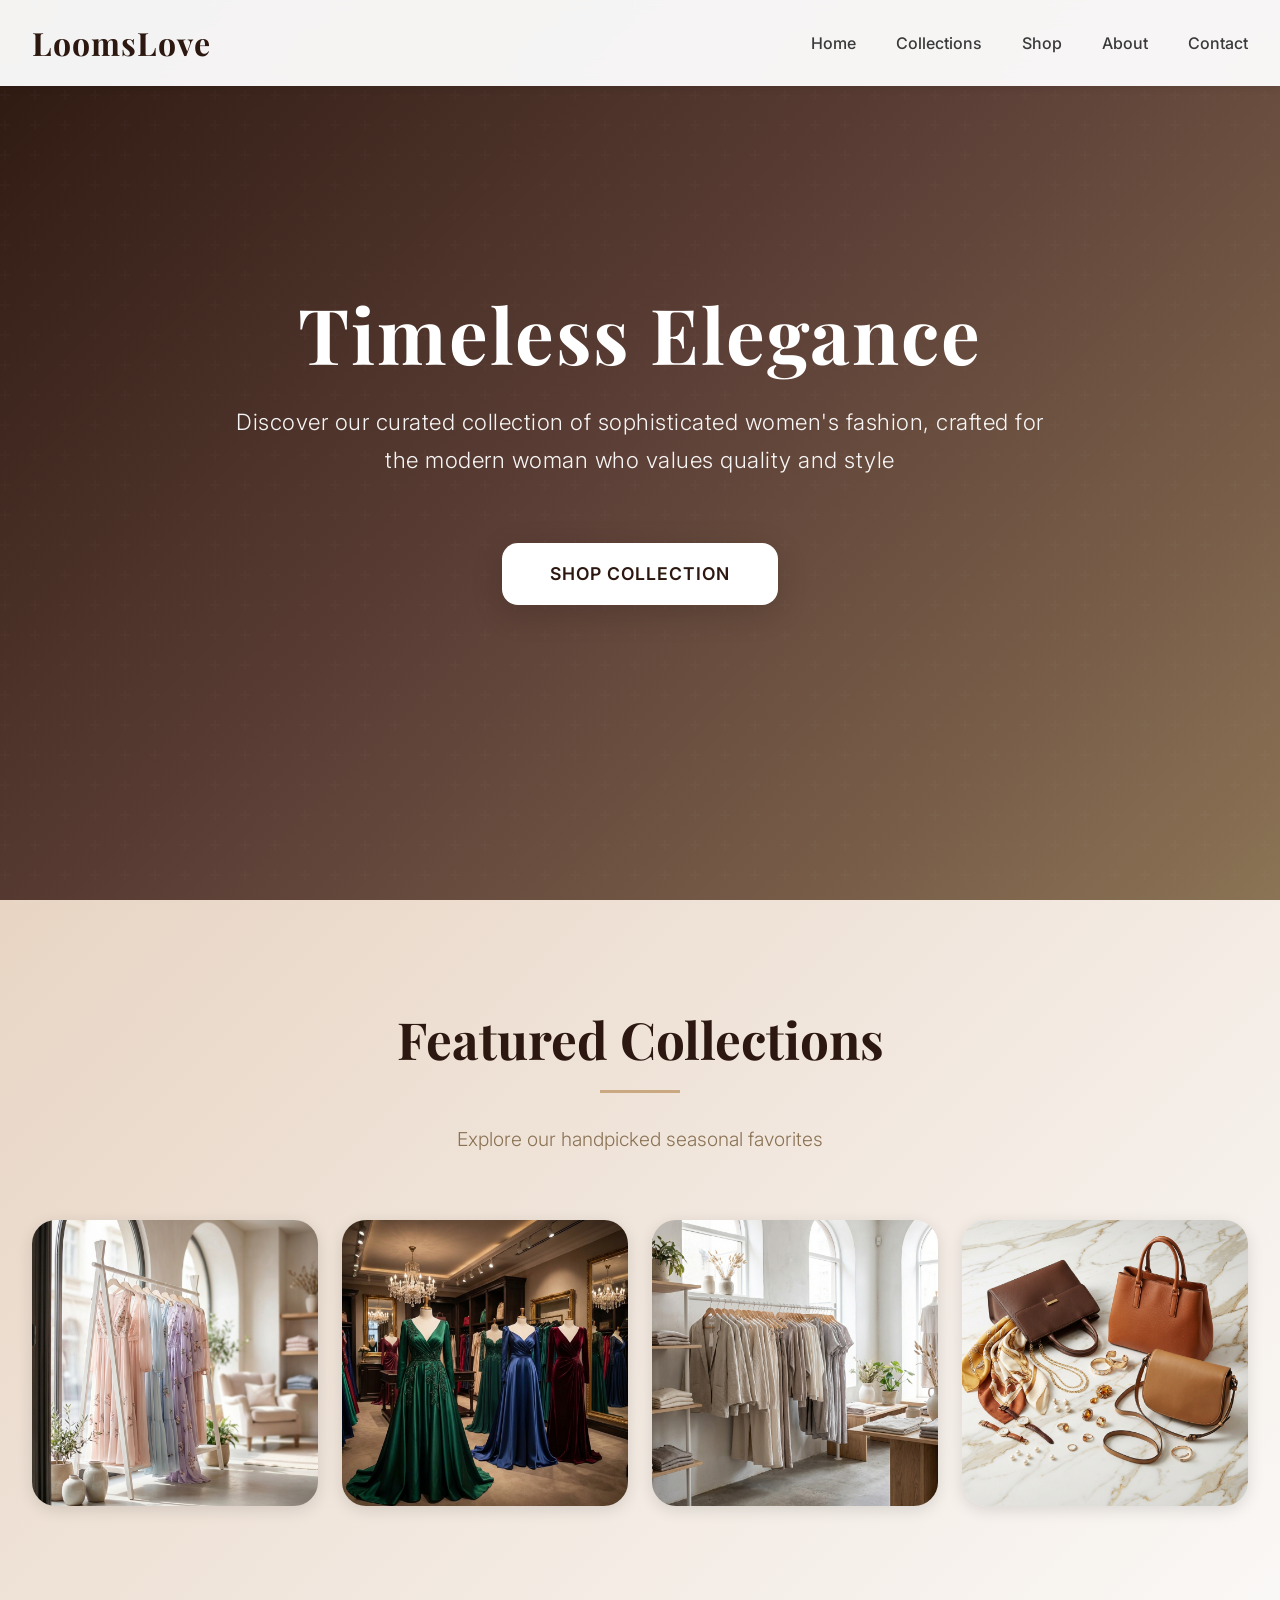
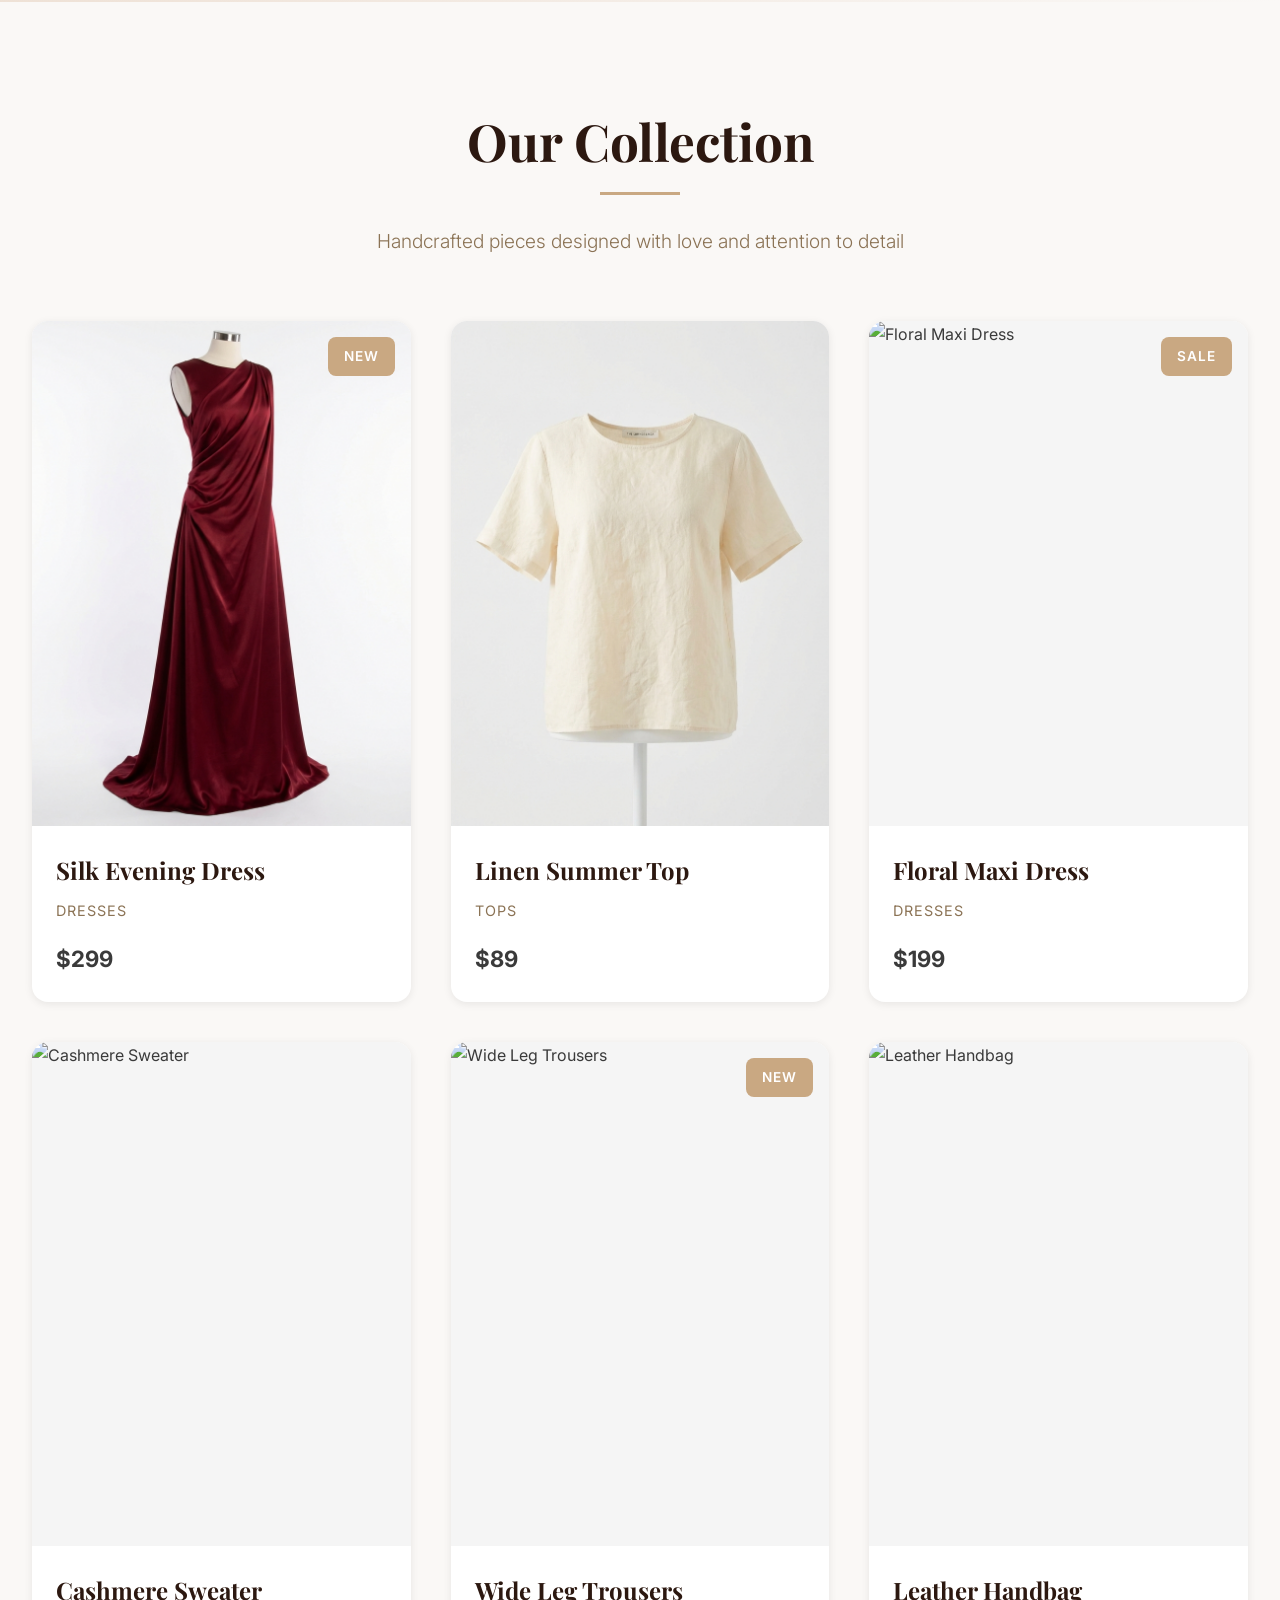
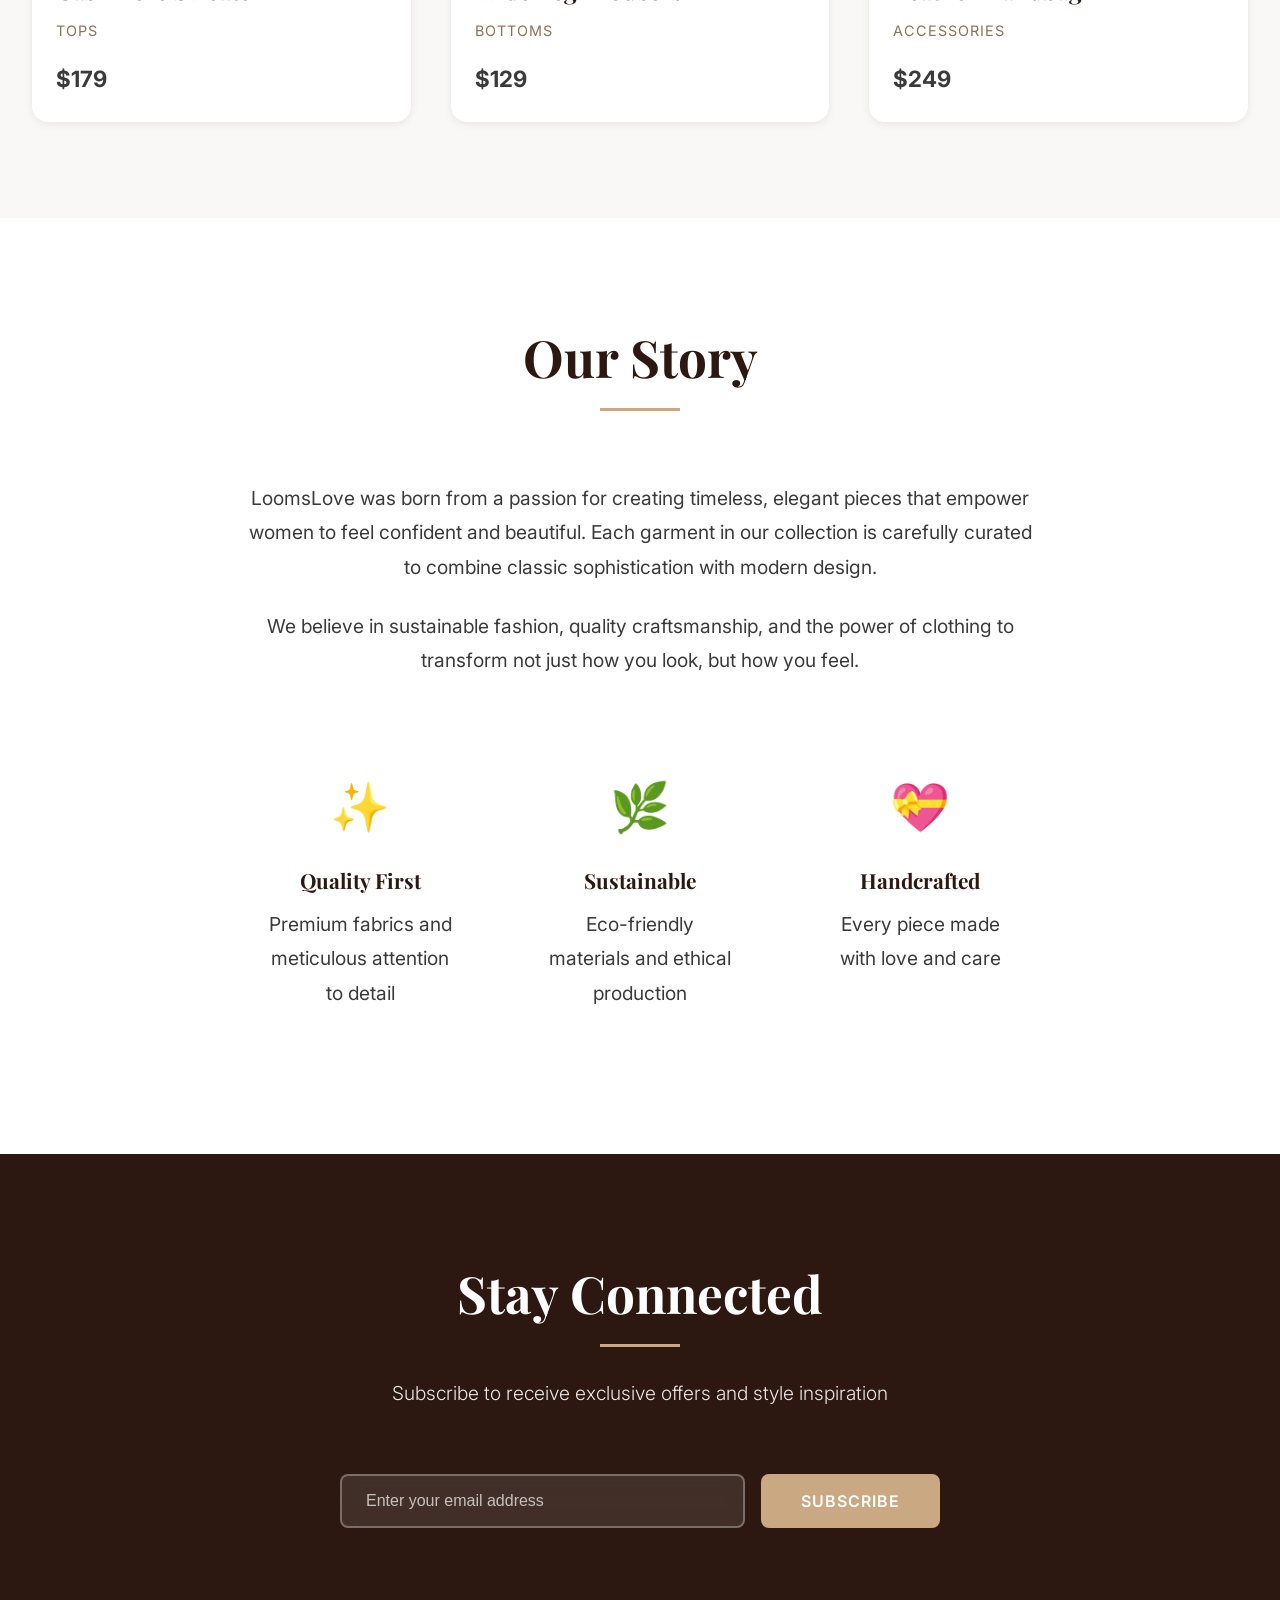
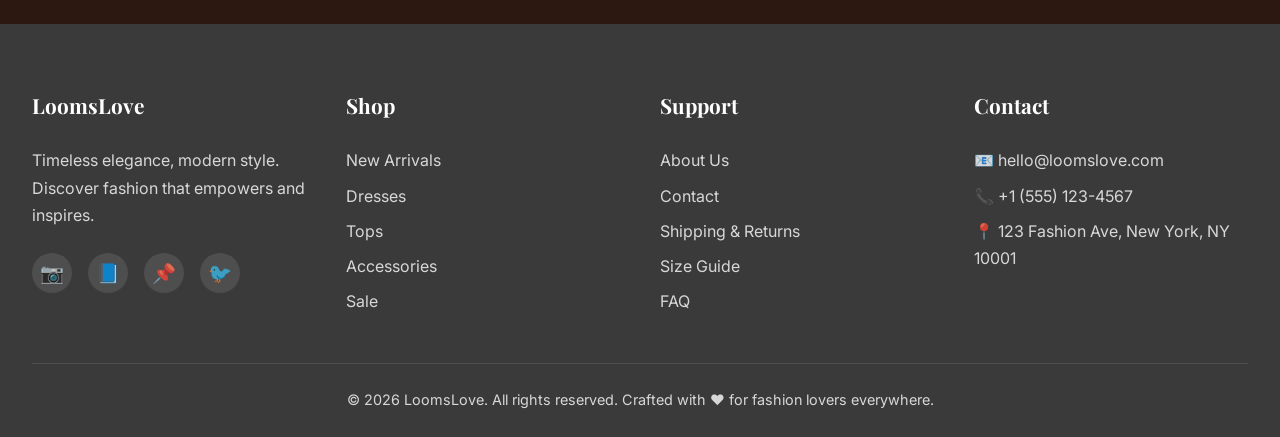
==== index.html @ 729c9033 "Initial commit: LoomsLove clothing website with modern design" ====
<!DOCTYPE html>
<html lang="en">
<head>
    <meta charset="UTF-8">
    <meta name="viewport" content="width=device-width, initial-scale=1.0">
    <meta name="description" content="LoomsLove - Discover timeless elegance in our curated collection of beautiful dresses, tops, and accessories. Premium women's fashion boutique offering sophisticated clothing for the modern woman.">
    <meta name="keywords" content="women's fashion, clothing boutique, dresses, tops, accessories, elegant fashion, premium clothing">
    <meta name="author" content="LoomsLove">
    
    <!-- Open Graph Meta Tags -->
    <meta property="og:title" content="LoomsLove - Elegant Women's Fashion | Dresses, Tops & Accessories">
    <meta property="og:description" content="Discover timeless elegance at LoomsLove. Shop our curated collection of beautiful dresses, tops, and accessories.">
    <meta property="og:type" content="website">
    <meta property="og:url" content="https://loomslove.com">
    
    <title>LoomsLove - Elegant Women's Fashion | Dresses, Tops & Accessories</title>
    
    <!-- Favicon -->
    <link rel="icon" type="image/svg+xml" href="data:image/svg+xml,<svg xmlns='http://www.w3.org/2000/svg' viewBox='0 0 100 100'><text y='.9em' font-size='90'>👗</text></svg>">
    
    <!-- Stylesheet -->
    <link rel="stylesheet" href="css/styles.css">
</head>
<body>
    <!-- Header & Navigation -->
    <header class="header" id="header">
        <nav class="nav-container">
            <a href="#" class="logo">LoomsLove</a>
            
            <ul class="nav-links" id="navLinks">
                <li><a href="#home">Home</a></li>
                <li><a href="#collections">Collections</a></li>
                <li><a href="#products">Shop</a></li>
                <li><a href="#about">About</a></li>
                <li><a href="#newsletter">Contact</a></li>
            </ul>
            
            <button class="mobile-toggle" id="mobileToggle" aria-label="Toggle navigation">
                <span></span>
                <span></span>
                <span></span>
            </button>
        </nav>
    </header>

    <!-- Hero Section -->
    <section class="hero" id="home">
        <div class="hero-content">
            <h1>Timeless Elegance</h1>
            <p>Discover our curated collection of sophisticated women's fashion, crafted for the modern woman who values quality and style</p>
            <a href="#products" class="cta-button">Shop Collection</a>
        </div>
    </section>

    <!-- Featured Collections -->
    <section class="featured-collection">
        <div class="section-header">
            <h2 class="section-title">Featured Collections</h2>
            <p class="section-subtitle">Explore our handpicked seasonal favorites</p>
        </div>
        <div class="featured-grid fade-in" id="collections">
            <div class="featured-item">
                <img src="images/collection-1.jpg" alt="Spring Collection">
                <div class="featured-overlay">
                    <h3 class="featured-title">Spring Florals</h3>
                </div>
            </div>
            <div class="featured-item">
                <img src="images/collection-2.jpg" alt="Evening Collection">
                <div class="featured-overlay">
                    <h3 class="featured-title">Evening Elegance</h3>
                </div>
            </div>
            <div class="featured-item">
                <img src="images/collection-3.jpg" alt="Casual Collection">
                <div class="featured-overlay">
                    <h3 class="featured-title">Casual Chic</h3>
                </div>
            </div>
            <div class="featured-item">
                <img src="images/collection-4.jpg" alt="Accessories Collection">
                <div class="featured-overlay">
                    <h3 class="featured-title">Accessories</h3>
                </div>
            </div>
        </div>
    </section>

    <!-- Products Section -->
    <section class="section" id="products">
        <div class="section-header">
            <h2 class="section-title">Our Collection</h2>
            <p class="section-subtitle">Handcrafted pieces designed with love and attention to detail</p>
        </div>
        
        <div class="products-grid fade-in">
            <div class="product-card">
                <div class="product-image-wrapper">
                    <img src="images/product-1.jpg" alt="Silk Evening Dress" class="product-image">
                    <span class="product-badge">New</span>
                </div>
                <div class="product-info">
                    <h3 class="product-name">Silk Evening Dress</h3>
                    <p class="product-category">Dresses</p>
                    <p class="product-price">$299</p>
                </div>
            </div>
            
            <div class="product-card">
                <div class="product-image-wrapper">
                    <img src="images/product-2.jpg" alt="Linen Summer Top" class="product-image">
                </div>
                <div class="product-info">
                    <h3 class="product-name">Linen Summer Top</h3>
                    <p class="product-category">Tops</p>
                    <p class="product-price">$89</p>
                </div>
            </div>
            
            <div class="product-card">
                <div class="product-image-wrapper">
                    <img src="images/product-3.jpg" alt="Floral Maxi Dress" class="product-image">
                    <span class="product-badge">Sale</span>
                </div>
                <div class="product-info">
                    <h3 class="product-name">Floral Maxi Dress</h3>
                    <p class="product-category">Dresses</p>
                    <p class="product-price">$199</p>
                </div>
            </div>
            
            <div class="product-card">
                <div class="product-image-wrapper">
                    <img src="images/product-4.jpg" alt="Cashmere Sweater" class="product-image">
                </div>
                <div class="product-info">
                    <h3 class="product-name">Cashmere Sweater</h3>
                    <p class="product-category">Tops</p>
                    <p class="product-price">$179</p>
                </div>
            </div>
            
            <div class="product-card">
                <div class="product-image-wrapper">
                    <img src="images/product-5.jpg" alt="Wide Leg Trousers" class="product-image">
                    <span class="product-badge">New</span>
                </div>
                <div class="product-info">
                    <h3 class="product-name">Wide Leg Trousers</h3>
                    <p class="product-category">Bottoms</p>
                    <p class="product-price">$129</p>
                </div>
            </div>
            
            <div class="product-card">
                <div class="product-image-wrapper">
                    <img src="images/product-6.jpg" alt="Leather Handbag" class="product-image">
                </div>
                <div class="product-info">
                    <h3 class="product-name">Leather Handbag</h3>
                    <p class="product-category">Accessories</p>
                    <p class="product-price">$249</p>
                </div>
            </div>
        </div>
    </section>

    <!-- About Section -->
    <section class="about-section" id="about">
        <div class="section-header">
            <h2 class="section-title">Our Story</h2>
        </div>
        <div class="about-content fade-in">
            <p>LoomsLove was born from a passion for creating timeless, elegant pieces that empower women to feel confident and beautiful. Each garment in our collection is carefully curated to combine classic sophistication with modern design.</p>
            <p>We believe in sustainable fashion, quality craftsmanship, and the power of clothing to transform not just how you look, but how you feel.</p>
            
            <div class="about-values">
                <div class="value-card">
                    <div class="value-icon">✨</div>
                    <h3 class="value-title">Quality First</h3>
                    <p class="value-description">Premium fabrics and meticulous attention to detail</p>
                </div>
                <div class="value-card">
                    <div class="value-icon">🌿</div>
                    <h3 class="value-title">Sustainable</h3>
                    <p class="value-description">Eco-friendly materials and ethical production</p>
                </div>
                <div class="value-card">
                    <div class="value-icon">💝</div>
                    <h3 class="value-title">Handcrafted</h3>
                    <p class="value-description">Every piece made with love and care</p>
                </div>
            </div>
        </div>
    </section>

    <!-- Newsletter Section -->
    <section class="newsletter" id="newsletter">
        <h2 class="section-title" style="color: white;">Stay Connected</h2>
        <p class="section-subtitle" style="color: rgba(255, 255, 255, 0.9);">Subscribe to receive exclusive offers and style inspiration</p>
        
        <form class="newsletter-form" id="newsletterForm">
            <input 
                type="email" 
                class="newsletter-input" 
                placeholder="Enter your email address" 
                required
                aria-label="Email address"
            >
            <button type="submit" class="newsletter-button">Subscribe</button>
        </form>
    </section>

    <!-- Footer -->
    <footer class="footer">
        <div class="footer-content">
            <div class="footer-section">
                <h3>LoomsLove</h3>
                <p>Timeless elegance, modern style. Discover fashion that empowers and inspires.</p>
                <div class="social-links">
                    <a href="#" class="social-icon" aria-label="Instagram">📷</a>
                    <a href="#" class="social-icon" aria-label="Facebook">📘</a>
                    <a href="#" class="social-icon" aria-label="Pinterest">📌</a>
                    <a href="#" class="social-icon" aria-label="Twitter">🐦</a>
                </div>
            </div>
            
            <div class="footer-section">
                <h3>Shop</h3>
                <ul class="footer-links">
                    <li><a href="#products">New Arrivals</a></li>
                    <li><a href="#products">Dresses</a></li>
                    <li><a href="#products">Tops</a></li>
                    <li><a href="#products">Accessories</a></li>
                    <li><a href="#products">Sale</a></li>
                </ul>
            </div>
            
            <div class="footer-section">
                <h3>Support</h3>
                <ul class="footer-links">
                    <li><a href="#about">About Us</a></li>
                    <li><a href="#newsletter">Contact</a></li>
                    <li><a href="#">Shipping & Returns</a></li>
                    <li><a href="#">Size Guide</a></li>
                    <li><a href="#">FAQ</a></li>
                </ul>
            </div>
            
            <div class="footer-section">
                <h3>Contact</h3>
                <ul class="footer-links">
                    <li>📧 hello@loomslove.com</li>
                    <li>📞 +1 (555) 123-4567</li>
                    <li>📍 123 Fashion Ave, New York, NY 10001</li>
                </ul>
            </div>
        </div>
        
        <div class="footer-bottom">
            <p>&copy; 2026 LoomsLove. All rights reserved. Crafted with ❤️ for fashion lovers everywhere.</p>
        </div>
    </footer>

    <!-- JavaScript -->
    <script src="js/main.js"></script>
</body>
</html>
---- css/styles.css ----
/* ============================================
   LOOMSLOVE - Premium Clothing Boutique
   Modern Design System & Styles
   ============================================ */

/* Import Premium Fonts */
@import url('https://fonts.googleapis.com/css2?family=Playfair+Display:wght@400;500;600;700&family=Inter:wght@300;400;500;600;700&display=swap');

/* ============================================
   DESIGN TOKENS & CSS VARIABLES
   ============================================ */
:root {
  /* Color Palette - Elegant & Sophisticated */
  --color-primary: #2C1810;
  --color-secondary: #8B7355;
  --color-accent: #C9A882;
  --color-accent-light: #E8D5C4;
  --color-white: #FFFFFF;
  --color-off-white: #FAF8F6;
  --color-charcoal: #3A3A3A;
  --color-gray-light: #F5F5F5;
  --color-gray-medium: #D1D1D1;
  
  /* Gradients */
  --gradient-hero: linear-gradient(135deg, rgba(44, 24, 16, 0.95) 0%, rgba(139, 115, 85, 0.85) 100%);
  --gradient-overlay: linear-gradient(180deg, transparent 0%, rgba(0, 0, 0, 0.4) 100%);
  --gradient-shimmer: linear-gradient(90deg, transparent, rgba(255, 255, 255, 0.2), transparent);
  
  /* Typography */
  --font-heading: 'Playfair Display', serif;
  --font-body: 'Inter', sans-serif;
  
  /* Spacing Scale */
  --space-xs: 0.5rem;
  --space-sm: 1rem;
  --space-md: 1.5rem;
  --space-lg: 2.5rem;
  --space-xl: 4rem;
  --space-2xl: 6rem;
  
  /* Effects */
  --shadow-sm: 0 2px 8px rgba(0, 0, 0, 0.08);
  --shadow-md: 0 4px 16px rgba(0, 0, 0, 0.12);
  --shadow-lg: 0 8px 32px rgba(0, 0, 0, 0.16);
  --shadow-hover: 0 12px 48px rgba(0, 0, 0, 0.2);
  
  /* Transitions */
  --transition-fast: 200ms cubic-bezier(0.4, 0, 0.2, 1);
  --transition-base: 350ms cubic-bezier(0.4, 0, 0.2, 1);
  --transition-slow: 500ms cubic-bezier(0.4, 0, 0.2, 1);
  
  /* Border Radius */
  --radius-sm: 4px;
  --radius-md: 8px;
  --radius-lg: 16px;
  --radius-xl: 24px;
}

/* ============================================
   RESET & BASE STYLES
   ============================================ */
*, *::before, *::after {
  margin: 0;
  padding: 0;
  box-sizing: border-box;
}

html {
  scroll-behavior: smooth;
  -webkit-font-smoothing: antialiased;
  -moz-osx-font-smoothing: grayscale;
}

body {
  font-family: var(--font-body);
  font-size: 16px;
  line-height: 1.7;
  color: var(--color-charcoal);
  background-color: var(--color-off-white);
  overflow-x: hidden;
}

img {
  max-width: 100%;
  height: auto;
  display: block;
}

a {
  text-decoration: none;
  color: inherit;
  transition: all var(--transition-fast);
}

button {
  font-family: inherit;
  border: none;
  cursor: pointer;
  transition: all var(--transition-base);
}

/* ============================================
   HEADER & NAVIGATION
   ============================================ */
.header {
  position: fixed;
  top: 0;
  left: 0;
  right: 0;
  z-index: 1000;
  background: rgba(255, 255, 255, 0.95);
  backdrop-filter: blur(12px);
  box-shadow: var(--shadow-sm);
  transition: all var(--transition-base);
}

.header.scrolled {
  box-shadow: var(--shadow-md);
  background: rgba(255, 255, 255, 0.98);
}

.nav-container {
  max-width: 1400px;
  margin: 0 auto;
  padding: 1rem 2rem;
  display: flex;
  justify-content: space-between;
  align-items: center;
}

.logo {
  font-family: var(--font-heading);
  font-size: 2rem;
  font-weight: 700;
  color: var(--color-primary);
  letter-spacing: 1px;
}

.nav-links {
  display: flex;
  gap: var(--space-lg);
  list-style: none;
}

.nav-links a {
  font-weight: 500;
  color: var(--color-charcoal);
  position: relative;
}

.nav-links a::after {
  content: '';
  position: absolute;
  bottom: -4px;
  left: 0;
  width: 0;
  height: 2px;
  background: var(--color-accent);
  transition: width var(--transition-base);
}

.nav-links a:hover::after {
  width: 100%;
}

.mobile-toggle {
  display: none;
  flex-direction: column;
  gap: 5px;
  background: transparent;
  padding: 0.5rem;
}

.mobile-toggle span {
  width: 25px;
  height: 2px;
  background: var(--color-primary);
  transition: all var(--transition-fast);
}

/* ============================================
   HERO SECTION
   ============================================ */
.hero {
  position: relative;
  height: 100vh;
  min-height: 600px;
  display: flex;
  align-items: center;
  justify-content: center;
  overflow: hidden;
  background: linear-gradient(135deg, #2C1810 0%, #5D4037 50%, #8B7355 100%);
}

.hero::before {
  content: '';
  position: absolute;
  inset: 0;
  background-image: url("data:image/svg+xml,%3Csvg width='60' height='60' viewBox='0 0 60 60' xmlns='http://www.w3.org/2000/svg'%3E%3Cg fill='none' fill-rule='evenodd'%3E%3Cg fill='%23ffffff' fill-opacity='0.03'%3E%3Cpath d='M36 34v-4h-2v4h-4v2h4v4h2v-4h4v-2h-4zm0-30V0h-2v4h-4v2h4v4h2V6h4V4h-4zM6 34v-4H4v4H0v2h4v4h2v-4h4v-2H6zM6 4V0H4v4H0v2h4v4h2V6h4V4H6z'/%3E%3C/g%3E%3C/g%3E%3C/svg%3E");
  animation: patternMove 30s linear infinite;
  opacity: 0.5;
}

@keyframes patternMove {
  0% { transform: translate(0, 0); }
  100% { transform: translate(60px, 60px); }
}

.hero-content {
  position: relative;
  z-index: 2;
  text-align: center;
  color: var(--color-white);
  max-width: 900px;
  padding: 2rem;
  animation: fadeInUp 1s ease-out;
}

@keyframes fadeInUp {
  from {
    opacity: 0;
    transform: translateY(40px);
  }
  to {
    opacity: 1;
    transform: translateY(0);
  }
}

.hero h1 {
  font-family: var(--font-heading);
  font-size: clamp(2.5rem, 6vw, 5rem);
  font-weight: 700;
  line-height: 1.2;
  margin-bottom: var(--space-md);
  letter-spacing: 2px;
}

.hero p {
  font-size: clamp(1.1rem, 2vw, 1.4rem);
  margin-bottom: var(--space-xl);
  opacity: 0.95;
  font-weight: 300;
  letter-spacing: 0.5px;
}

.cta-button {
  display: inline-block;
  padding: 1rem 3rem;
  background: var(--color-white);
  color: var(--color-primary);
  font-weight: 600;
  font-size: 1.1rem;
  border-radius: var(--radius-lg);
  box-shadow: var(--shadow-lg);
  letter-spacing: 1px;
  text-transform: uppercase;
  position: relative;
  overflow: hidden;
}

.cta-button::before {
  content: '';
  position: absolute;
  top: 0;
  left: -100%;
  width: 100%;
  height: 100%;
  background: var(--gradient-shimmer);
  transition: left var(--transition-slow);
}

.cta-button:hover {
  transform: translateY(-3px);
  box-shadow: var(--shadow-hover);
}

.cta-button:hover::before {
  left: 100%;
}

/* ============================================
   SECTIONS
   ============================================ */
.section {
  padding: var(--space-2xl) 2rem;
  max-width: 1400px;
  margin: 0 auto;
}

.section-header {
  text-align: center;
  margin-bottom: var(--space-xl);
}

.section-title {
  font-family: var(--font-heading);
  font-size: clamp(2rem, 4vw, 3.5rem);
  color: var(--color-primary);
  margin-bottom: var(--space-sm);
  position: relative;
  display: inline-block;
}

.section-title::after {
  content: '';
  position: absolute;
  bottom: -10px;
  left: 50%;
  transform: translateX(-50%);
  width: 80px;
  height: 3px;
  background: var(--color-accent);
}

.section-subtitle {
  font-size: 1.2rem;
  color: var(--color-secondary);
  margin-top: var(--space-md);
  font-weight: 300;
}

/* ============================================
   PRODUCT GRID
   ============================================ */
.products-grid {
  display: grid;
  grid-template-columns: repeat(auto-fit, minmax(300px, 1fr));
  gap: var(--space-lg);
  margin-top: var(--space-xl);
}

.product-card {
  background: var(--color-white);
  border-radius: var(--radius-lg);
  overflow: hidden;
  box-shadow: var(--shadow-sm);
  transition: all var(--transition-base);
  cursor: pointer;
  position: relative;
}

.product-card:hover {
  transform: translateY(-10px);
  box-shadow: var(--shadow-hover);
}

.product-image-wrapper {
  position: relative;
  overflow: hidden;
  aspect-ratio: 3/4;
  background: var(--color-gray-light);
}

.product-image {
  width: 100%;
  height: 100%;
  object-fit: cover;
  transition: transform var(--transition-slow);
}

.product-card:hover .product-image {
  transform: scale(1.1);
}

.product-badge {
  position: absolute;
  top: 1rem;
  right: 1rem;
  background: var(--color-accent);
  color: var(--color-white);
  padding: 0.5rem 1rem;
  border-radius: var(--radius-md);
  font-size: 0.85rem;
  font-weight: 600;
  text-transform: uppercase;
  letter-spacing: 1px;
}

.product-info {
  padding: var(--space-md);
}

.product-name {
  font-family: var(--font-heading);
  font-size: 1.5rem;
  color: var(--color-primary);
  margin-bottom: var(--space-xs);
}

.product-category {
  font-size: 0.9rem;
  color: var(--color-secondary);
  margin-bottom: var(--space-sm);
  text-transform: uppercase;
  letter-spacing: 1px;
}

.product-price {
  font-size: 1.4rem;
  font-weight: 700;
  color: var(--color-charcoal);
}

/* ============================================
   FEATURED COLLECTION
   ============================================ */
.featured-collection {
  background: linear-gradient(135deg, var(--color-accent-light) 0%, var(--color-off-white) 100%);
  padding: var(--space-2xl) 2rem;
  position: relative;
  overflow: hidden;
}

.featured-grid {
  display: grid;
  grid-template-columns: repeat(auto-fit, minmax(250px, 1fr));
  gap: var(--space-md);
  max-width: 1400px;
  margin: 0 auto;
}

.featured-item {
  position: relative;
  border-radius: var(--radius-xl);
  overflow: hidden;
  aspect-ratio: 1;
  box-shadow: var(--shadow-md);
  transition: all var(--transition-base);
}

.featured-item:hover {
  transform: scale(1.05);
  box-shadow: var(--shadow-hover);
}

.featured-item img {
  width: 100%;
  height: 100%;
  object-fit: cover;
}

.featured-overlay {
  position: absolute;
  inset: 0;
  background: var(--gradient-overlay);
  display: flex;
  align-items: flex-end;
  padding: var(--space-md);
  opacity: 0;
  transition: opacity var(--transition-base);
}

.featured-item:hover .featured-overlay {
  opacity: 1;
}

.featured-title {
  font-family: var(--font-heading);
  font-size: 1.8rem;
  color: var(--color-white);
  font-weight: 600;
}

/* ============================================
   ABOUT SECTION
   ============================================ */
.about-section {
  background: var(--color-white);
  padding: var(--space-2xl) 2rem;
}

.about-content {
  max-width: 800px;
  margin: 0 auto;
  text-align: center;
}

.about-content p {
  font-size: 1.2rem;
  line-height: 1.8;
  color: var(--color-charcoal);
  margin-bottom: var(--space-md);
}

.about-values {
  display: grid;
  grid-template-columns: repeat(auto-fit, minmax(200px, 1fr));
  gap: var(--space-lg);
  margin-top: var(--space-xl);
}

.value-card {
  padding: var(--space-md);
  text-align: center;
}

.value-icon {
  font-size: 3rem;
  margin-bottom: var(--space-sm);
}

.value-title {
  font-family: var(--font-heading);
  font-size: 1.3rem;
  color: var(--color-primary);
  margin-bottom: var(--space-xs);
}

.value-description {
  color: var(--color-secondary);
  font-size: 0.95rem;
}

/* ============================================
   NEWSLETTER SECTION
   ============================================ */
.newsletter {
  background: var(--color-primary);
  color: var(--color-white);
  padding: var(--space-2xl) 2rem;
  text-align: center;
}

.newsletter-form {
  max-width: 600px;
  margin: var(--space-xl) auto 0;
  display: flex;
  gap: var(--space-sm);
  flex-wrap: wrap;
  justify-content: center;
}

.newsletter-input {
  flex: 1;
  min-width: 250px;
  padding: 1rem 1.5rem;
  border: 2px solid rgba(255, 255, 255, 0.3);
  border-radius: var(--radius-md);
  background: rgba(255, 255, 255, 0.1);
  color: var(--color-white);
  font-size: 1rem;
  backdrop-filter: blur(10px);
  transition: all var(--transition-fast);
}

.newsletter-input::placeholder {
  color: rgba(255, 255, 255, 0.7);
}

.newsletter-input:focus {
  outline: none;
  border-color: var(--color-accent);
  background: rgba(255, 255, 255, 0.15);
}

.newsletter-button {
  padding: 1rem 2.5rem;
  background: var(--color-accent);
  color: var(--color-white);
  font-weight: 600;
  border-radius: var(--radius-md);
  text-transform: uppercase;
  letter-spacing: 1px;
  font-size: 1rem;
}

.newsletter-button:hover {
  background: var(--color-accent-light);
  color: var(--color-primary);
  transform: translateY(-2px);
  box-shadow: var(--shadow-md);
}

/* ============================================
   FOOTER
   ============================================ */
.footer {
  background: var(--color-charcoal);
  color: rgba(255, 255, 255, 0.8);
  padding: var(--space-xl) 2rem var(--space-md);
}

.footer-content {
  max-width: 1400px;
  margin: 0 auto;
  display: grid;
  grid-template-columns: repeat(auto-fit, minmax(250px, 1fr));
  gap: var(--space-lg);
  margin-bottom: var(--space-lg);
}

.footer-section h3 {
  font-family: var(--font-heading);
  color: var(--color-white);
  margin-bottom: var(--space-md);
  font-size: 1.3rem;
}

.footer-links {
  list-style: none;
}

.footer-links li {
  margin-bottom: var(--space-xs);
}

.footer-links a:hover {
  color: var(--color-accent);
  padding-left: 5px;
}

.social-links {
  display: flex;
  gap: var(--space-sm);
  margin-top: var(--space-md);
}

.social-icon {
  width: 40px;
  height: 40px;
  background: rgba(255, 255, 255, 0.1);
  border-radius: 50%;
  display: flex;
  align-items: center;
  justify-content: center;
  font-size: 1.2rem;
  transition: all var(--transition-fast);
}

.social-icon:hover {
  background: var(--color-accent);
  transform: translateY(-3px);
}

.footer-bottom {
  text-align: center;
  padding-top: var(--space-md);
  border-top: 1px solid rgba(255, 255, 255, 0.1);
  font-size: 0.9rem;
}

/* ============================================
   UTILITY CLASSES
   ============================================ */
.fade-in {
  opacity: 0;
  transform: translateY(30px);
  transition: all var(--transition-slow);
}

.fade-in.visible {
  opacity: 1;
  transform: translateY(0);
}

/* ============================================
   RESPONSIVE DESIGN
   ============================================ */
@media (max-width: 768px) {
  .nav-links {
    position: fixed;
    top: 70px;
    left: 0;
    right: 0;
    background: rgba(255, 255, 255, 0.98);
    backdrop-filter: blur(12px);
    flex-direction: column;
    padding: var(--space-lg);
    box-shadow: var(--shadow-lg);
    transform: translateY(-200%);
    transition: transform var(--transition-base);
  }
  
  .nav-links.active {
    transform: translateY(0);
  }
  
  .mobile-toggle {
    display: flex;
  }
  
  .mobile-toggle.active span:nth-child(1) {
    transform: rotate(45deg) translate(7px, 7px);
  }
  
  .mobile-toggle.active span:nth-child(2) {
    opacity: 0;
  }
  
  .mobile-toggle.active span:nth-child(3) {
    transform: rotate(-45deg) translate(6px, -6px);
  }
  
  .section {
    padding: var(--space-xl) 1rem;
  }
  
  .products-grid {
    grid-template-columns: 1fr;
  }
  
  .newsletter-form {
    flex-direction: column;
  }
  
  .newsletter-input {
    width: 100%;
  }
}

@media (max-width: 480px) {
  .logo {
    font-size: 1.5rem;
  }
  
  .hero {
    min-height: 500px;
  }
  
  .section-title {
    font-size: 2rem;
  }
}
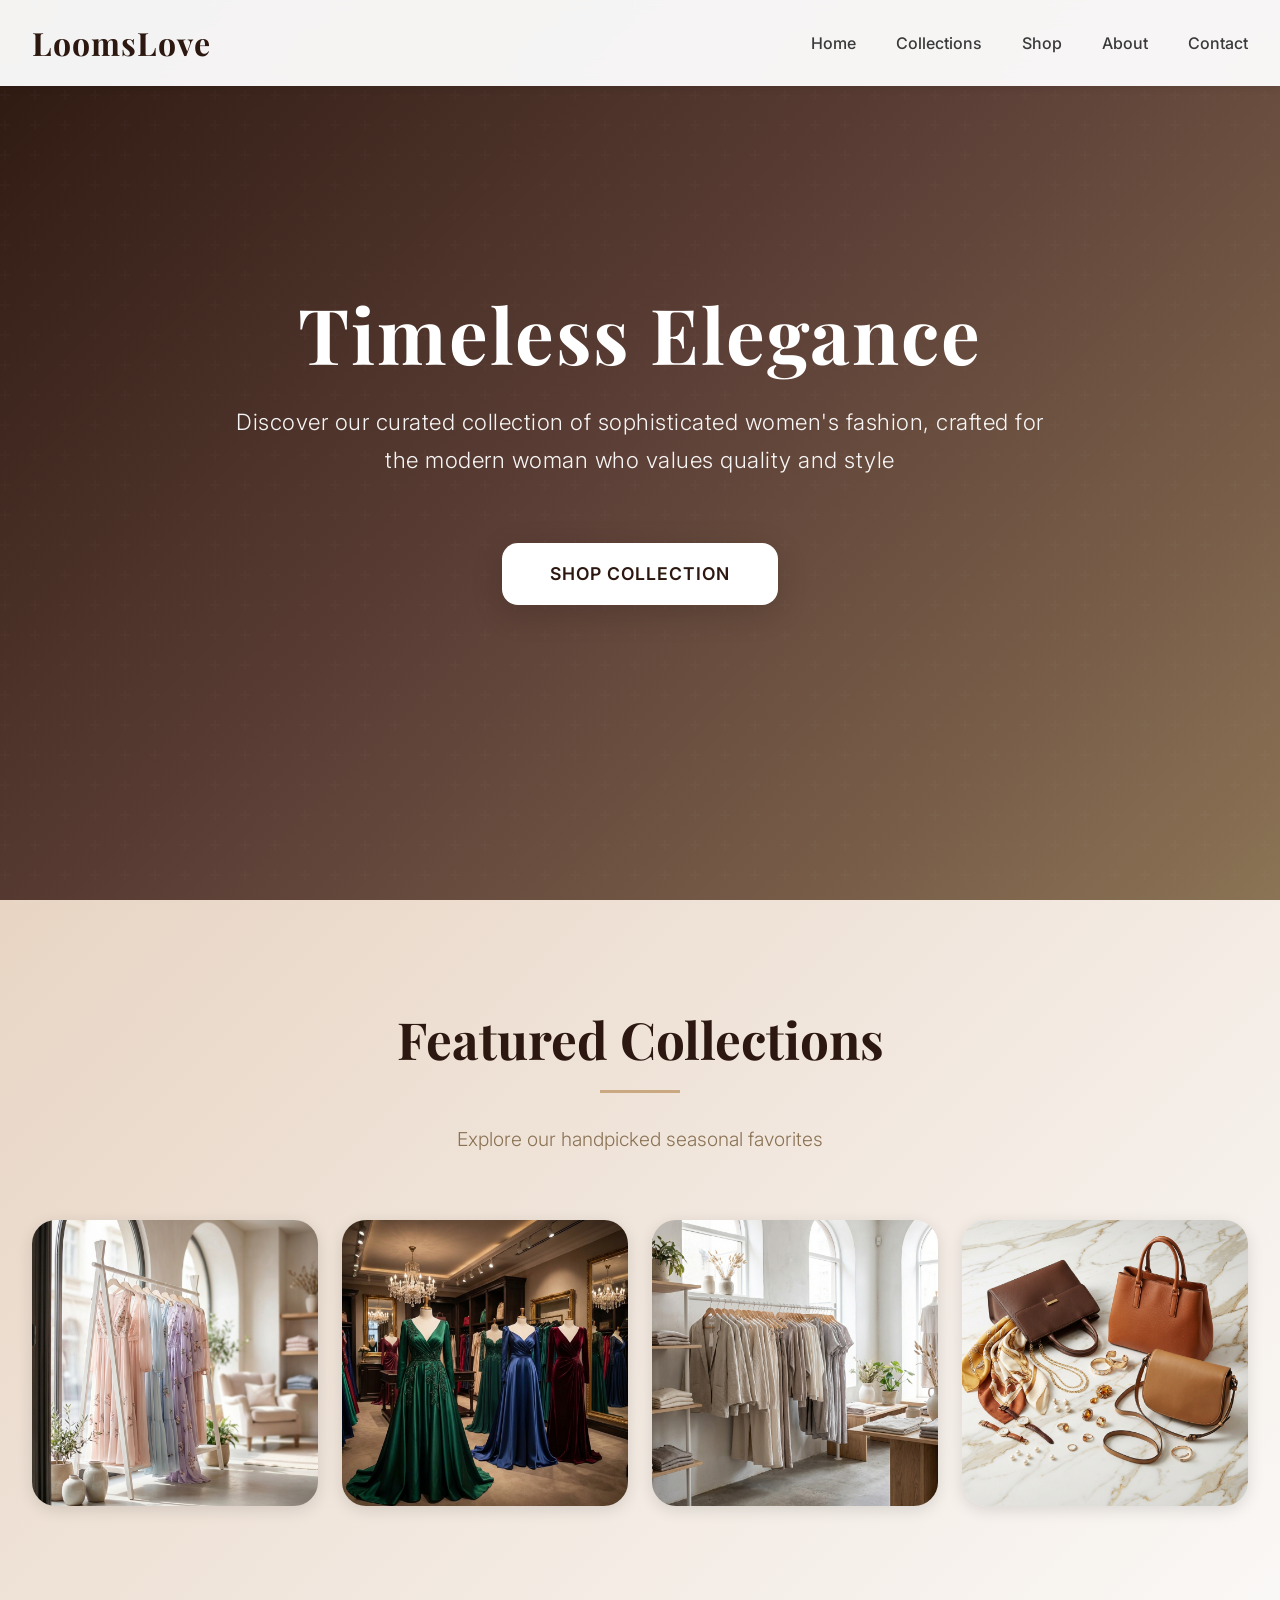
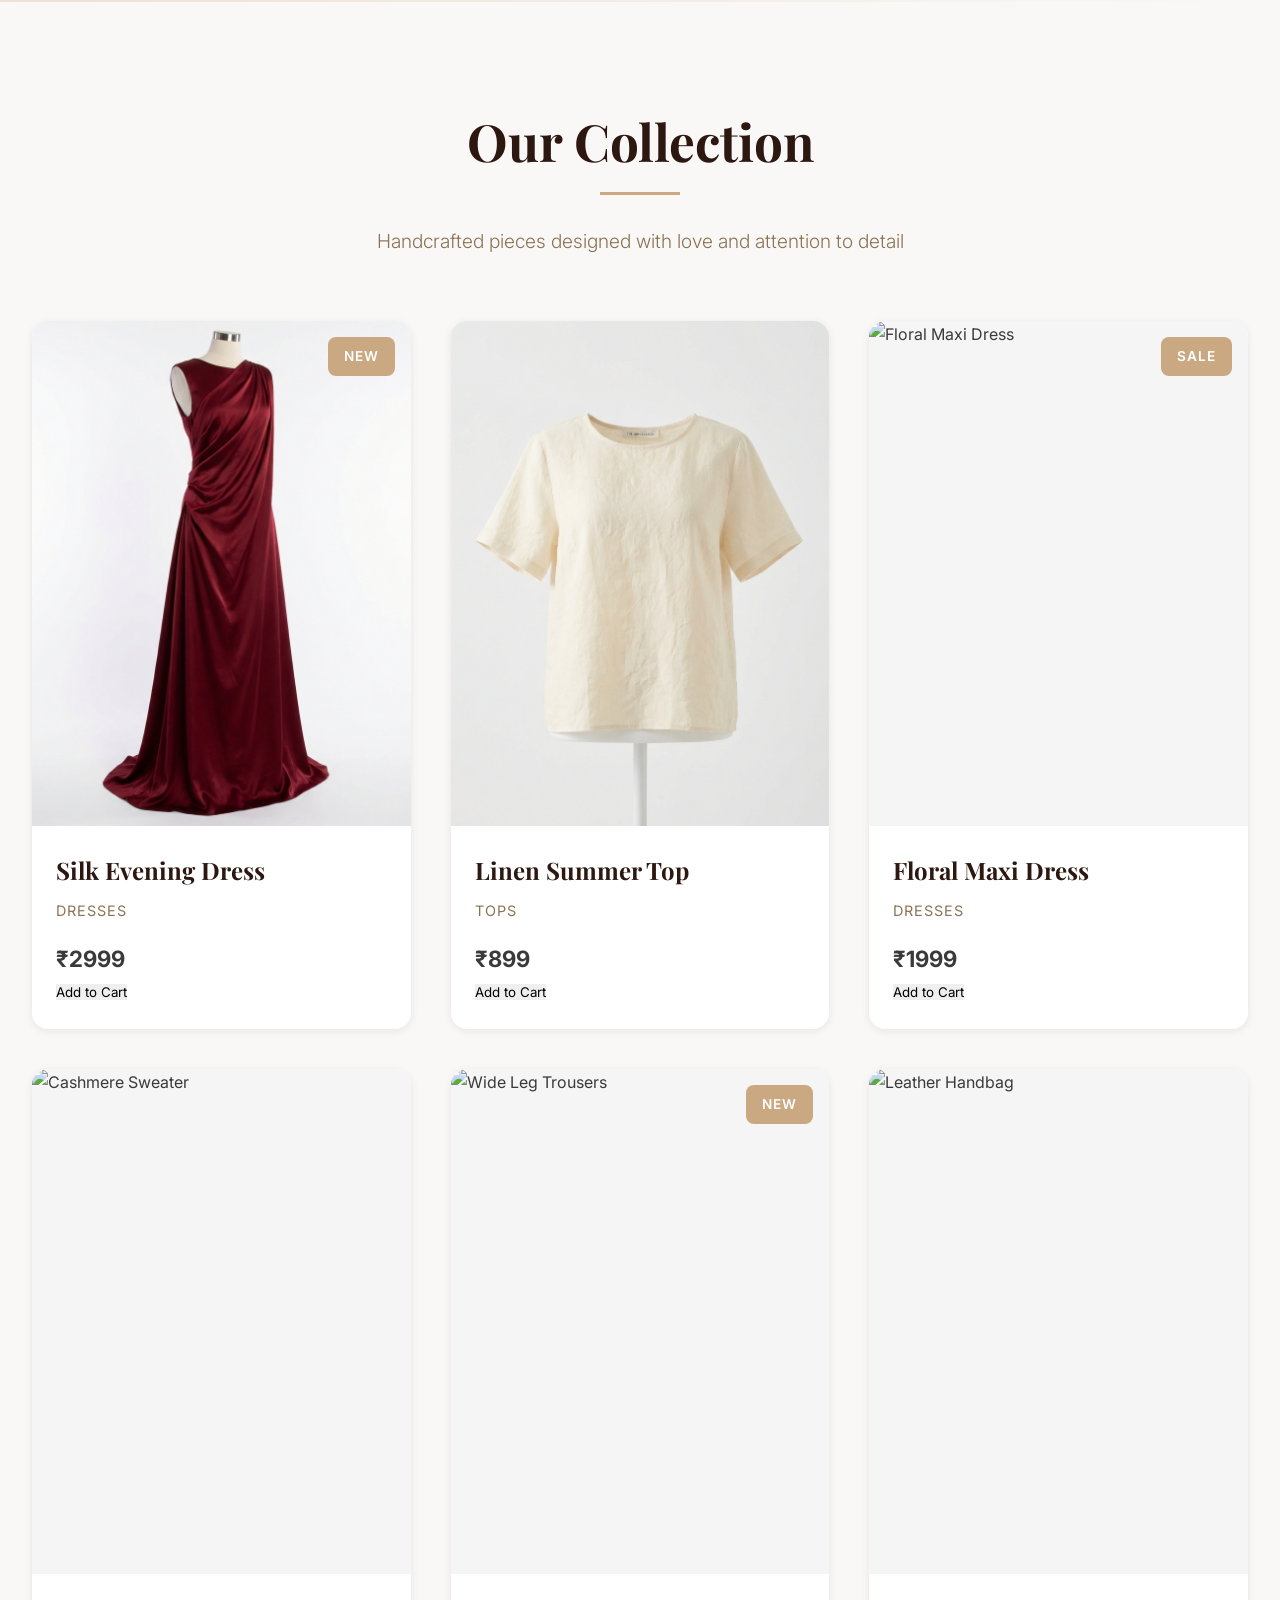
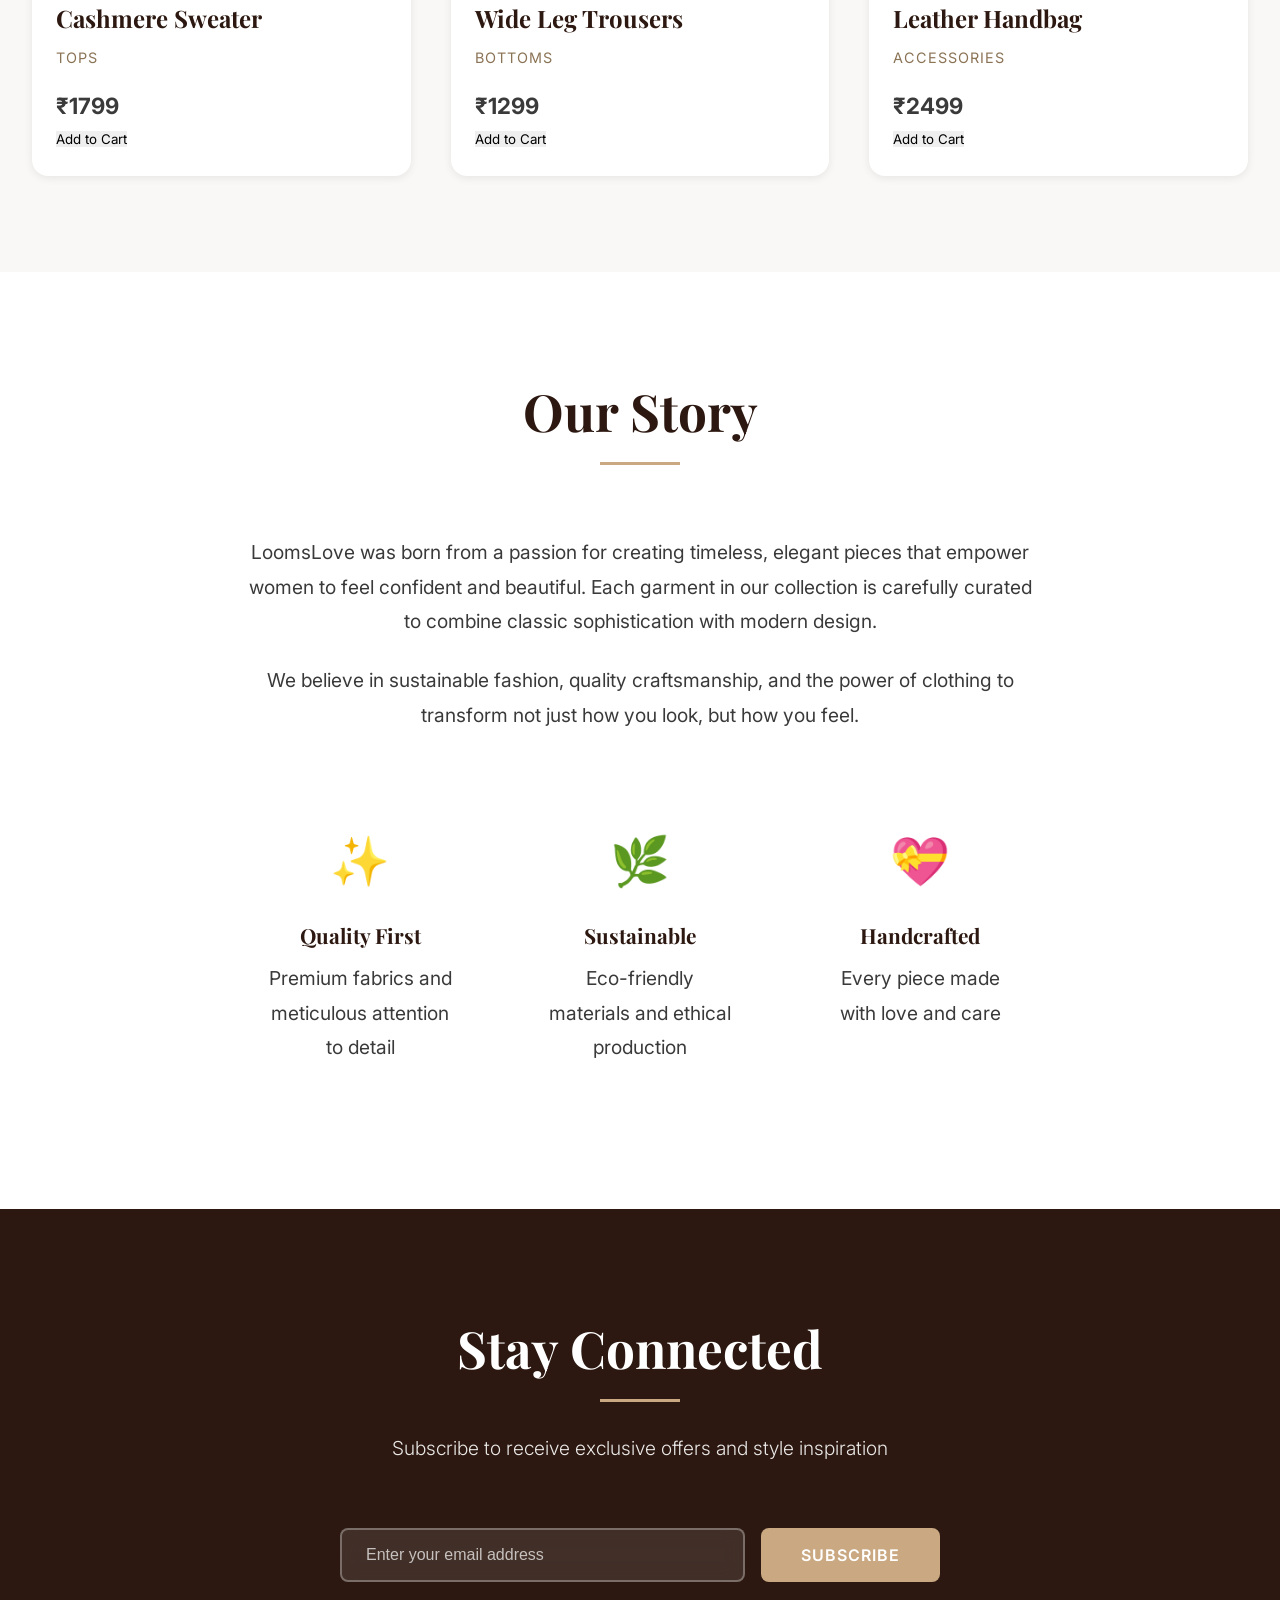
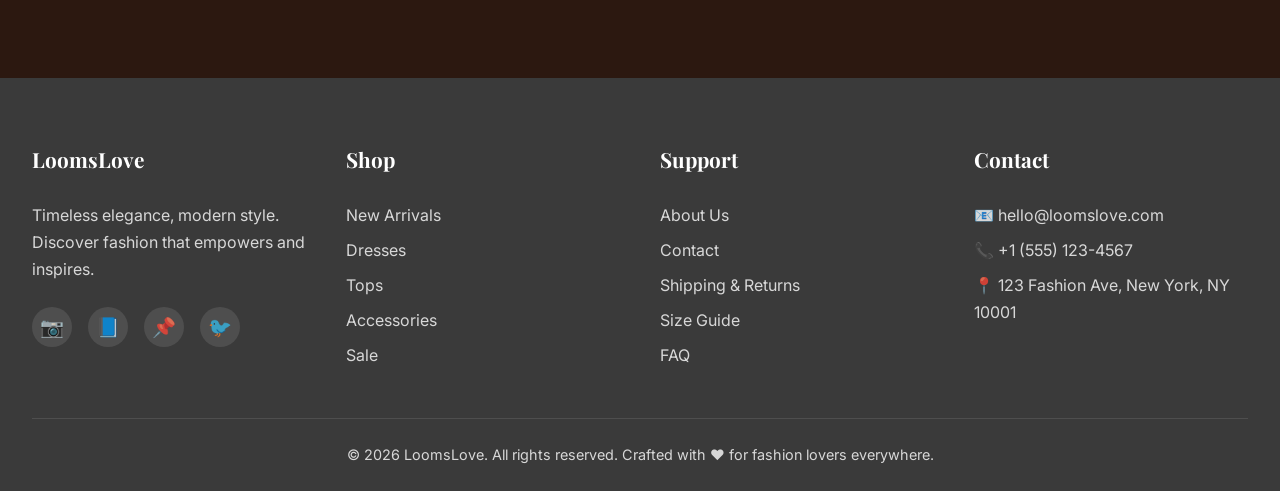
==== commit b10b6b1e: "Update index.html" ====
--- a/index.html
+++ b/index.html
@@ -86,85 +86,122 @@
         </div>
     </section>
 
-    <!-- Products Section -->
-    <section class="section" id="products">
-        <div class="section-header">
-            <h2 class="section-title">Our Collection</h2>
-            <p class="section-subtitle">Handcrafted pieces designed with love and attention to detail</p>
-        </div>
-        
-        <div class="products-grid fade-in">
-            <div class="product-card">
-                <div class="product-image-wrapper">
-                    <img src="images/product-1.jpg" alt="Silk Evening Dress" class="product-image">
-                    <span class="product-badge">New</span>
-                </div>
-                <div class="product-info">
-                    <h3 class="product-name">Silk Evening Dress</h3>
-                    <p class="product-category">Dresses</p>
-                    <p class="product-price">$299</p>
-                </div>
-            </div>
-            
-            <div class="product-card">
-                <div class="product-image-wrapper">
-                    <img src="images/product-2.jpg" alt="Linen Summer Top" class="product-image">
-                </div>
-                <div class="product-info">
-                    <h3 class="product-name">Linen Summer Top</h3>
-                    <p class="product-category">Tops</p>
-                    <p class="product-price">$89</p>
-                </div>
-            </div>
-            
-            <div class="product-card">
-                <div class="product-image-wrapper">
-                    <img src="images/product-3.jpg" alt="Floral Maxi Dress" class="product-image">
-                    <span class="product-badge">Sale</span>
-                </div>
-                <div class="product-info">
-                    <h3 class="product-name">Floral Maxi Dress</h3>
-                    <p class="product-category">Dresses</p>
-                    <p class="product-price">$199</p>
-                </div>
-            </div>
-            
-            <div class="product-card">
-                <div class="product-image-wrapper">
-                    <img src="images/product-4.jpg" alt="Cashmere Sweater" class="product-image">
-                </div>
-                <div class="product-info">
-                    <h3 class="product-name">Cashmere Sweater</h3>
-                    <p class="product-category">Tops</p>
-                    <p class="product-price">$179</p>
-                </div>
-            </div>
-            
-            <div class="product-card">
-                <div class="product-image-wrapper">
-                    <img src="images/product-5.jpg" alt="Wide Leg Trousers" class="product-image">
-                    <span class="product-badge">New</span>
-                </div>
-                <div class="product-info">
-                    <h3 class="product-name">Wide Leg Trousers</h3>
-                    <p class="product-category">Bottoms</p>
-                    <p class="product-price">$129</p>
-                </div>
-            </div>
-            
-            <div class="product-card">
-                <div class="product-image-wrapper">
-                    <img src="images/product-6.jpg" alt="Leather Handbag" class="product-image">
-                </div>
-                <div class="product-info">
-                    <h3 class="product-name">Leather Handbag</h3>
-                    <p class="product-category">Accessories</p>
-                    <p class="product-price">$249</p>
-                </div>
-            </div>
-        </div>
-    </section>
-
+  <!-- Products Section -->
+<section class="section" id="products">
+    <div class="section-header">
+        <h2 class="section-title">Our Collection</h2>
+        <p class="section-subtitle">Handcrafted pieces designed with love and attention to detail</p>
+    </div>
+    
+    <div class="products-grid fade-in">
+
+        <!-- Product 1 -->
+        <div class="product-card">
+            <div class="product-image-wrapper">
+                <img src="images/product-1.jpg" alt="Silk Evening Dress" class="product-image">
+                <span class="product-badge">New</span>
+                <span style="color:red; cursor:pointer;"
+                      onclick="addToWishlist('Silk Evening Dress',2999,'images/product-1.jpg')">❤</span>
+            </div>
+            <div class="product-info">
+                <h3 class="product-name">Silk Evening Dress</h3>
+                <p class="product-category">Dresses</p>
+                <p class="product-price">₹2999</p>
+                <button onclick="addToCart('Silk Evening Dress',2999,'images/product-1.jpg')">
+                    Add to Cart
+                </button>
+            </div>
+        </div>
+
+        <!-- Product 2 -->
+        <div class="product-card">
+            <div class="product-image-wrapper">
+                <img src="images/product-2.jpg" alt="Linen Summer Top" class="product-image">
+                <span style="color:red; cursor:pointer;"
+                      onclick="addToWishlist('Linen Summer Top',899,'images/product-2.jpg')">❤</span>
+            </div>
+            <div class="product-info">
+                <h3 class="product-name">Linen Summer Top</h3>
+                <p class="product-category">Tops</p>
+                <p class="product-price">₹899</p>
+                <button onclick="addToCart('Linen Summer Top',899,'images/product-2.jpg')">
+                    Add to Cart
+                </button>
+            </div>
+        </div>
+
+        <!-- Product 3 -->
+        <div class="product-card">
+            <div class="product-image-wrapper">
+                <img src="images/product-3.jpg" alt="Floral Maxi Dress" class="product-image">
+                <span class="product-badge">Sale</span>
+                <span style="color:red; cursor:pointer;"
+                      onclick="addToWishlist('Floral Maxi Dress',1999,'images/product-3.jpg')">❤</span>
+            </div>
+            <div class="product-info">
+                <h3 class="product-name">Floral Maxi Dress</h3>
+                <p class="product-category">Dresses</p>
+                <p class="product-price">₹1999</p>
+                <button onclick="addToCart('Floral Maxi Dress',1999,'images/product-3.jpg')">
+                    Add to Cart
+                </button>
+            </div>
+        </div>
+
+        <!-- Product 4 -->
+        <div class="product-card">
+            <div class="product-image-wrapper">
+                <img src="images/product-4.jpg" alt="Cashmere Sweater" class="product-image">
+                <span style="color:red; cursor:pointer;"
+                      onclick="addToWishlist('Cashmere Sweater',1799,'images/product-4.jpg')">❤</span>
+            </div>
+            <div class="product-info">
+                <h3 class="product-name">Cashmere Sweater</h3>
+                <p class="product-category">Tops</p>
+                <p class="product-price">₹1799</p>
+                <button onclick="addToCart('Cashmere Sweater',1799,'images/product-4.jpg')">
+                    Add to Cart
+                </button>
+            </div>
+        </div>
+
+        <!-- Product 5 -->
+        <div class="product-card">
+            <div class="product-image-wrapper">
+                <img src="images/product-5.jpg" alt="Wide Leg Trousers" class="product-image">
+                <span class="product-badge">New</span>
+                <span style="color:red; cursor:pointer;"
+                      onclick="addToWishlist('Wide Leg Trousers',1299,'images/product-5.jpg')">❤</span>
+            </div>
+            <div class="product-info">
+                <h3 class="product-name">Wide Leg Trousers</h3>
+                <p class="product-category">Bottoms</p>
+                <p class="product-price">₹1299</p>
+                <button onclick="addToCart('Wide Leg Trousers',1299,'images/product-5.jpg')">
+                    Add to Cart
+                </button>
+            </div>
+        </div>
+
+        <!-- Product 6 -->
+        <div class="product-card">
+            <div class="product-image-wrapper">
+                <img src="images/product-6.jpg" alt="Leather Handbag" class="product-image">
+                <span style="color:red; cursor:pointer;"
+                      onclick="addToWishlist('Leather Handbag',2499,'images/product-6.jpg')">❤</span>
+            </div>
+            <div class="product-info">
+                <h3 class="product-name">Leather Handbag</h3>
+                <p class="product-category">Accessories</p>
+                <p class="product-price">₹2499</p>
+                <button onclick="addToCart('Leather Handbag',2499,'images/product-6.jpg')">
+                    Add to Cart
+                </button>
+            </div>
+        </div>
+
+    </div>
+</section>
     <!-- About Section -->
     <section class="about-section" id="about">
         <div class="section-header">
@@ -264,5 +301,22 @@
 
     <!-- JavaScript -->
     <script src="js/main.js"></script>
+
+<script>
+let cart = JSON.parse(localStorage.getItem("cart")) || [];
+let wishlist = JSON.parse(localStorage.getItem("wishlist")) || [];
+
+function addToCart(name, price, image) {
+    cart.push({ name, price, image });
+    localStorage.setItem("cart", JSON.stringify(cart));
+    alert(name + " added to Cart");
+}
+
+function addToWishlist(name, price, image) {
+    wishlist.push({ name, price, image });
+    localStorage.setItem("wishlist", JSON.stringify(wishlist));
+    alert(name + " added to Wishlist");
+}
+</script>  
 </body>
 </html>
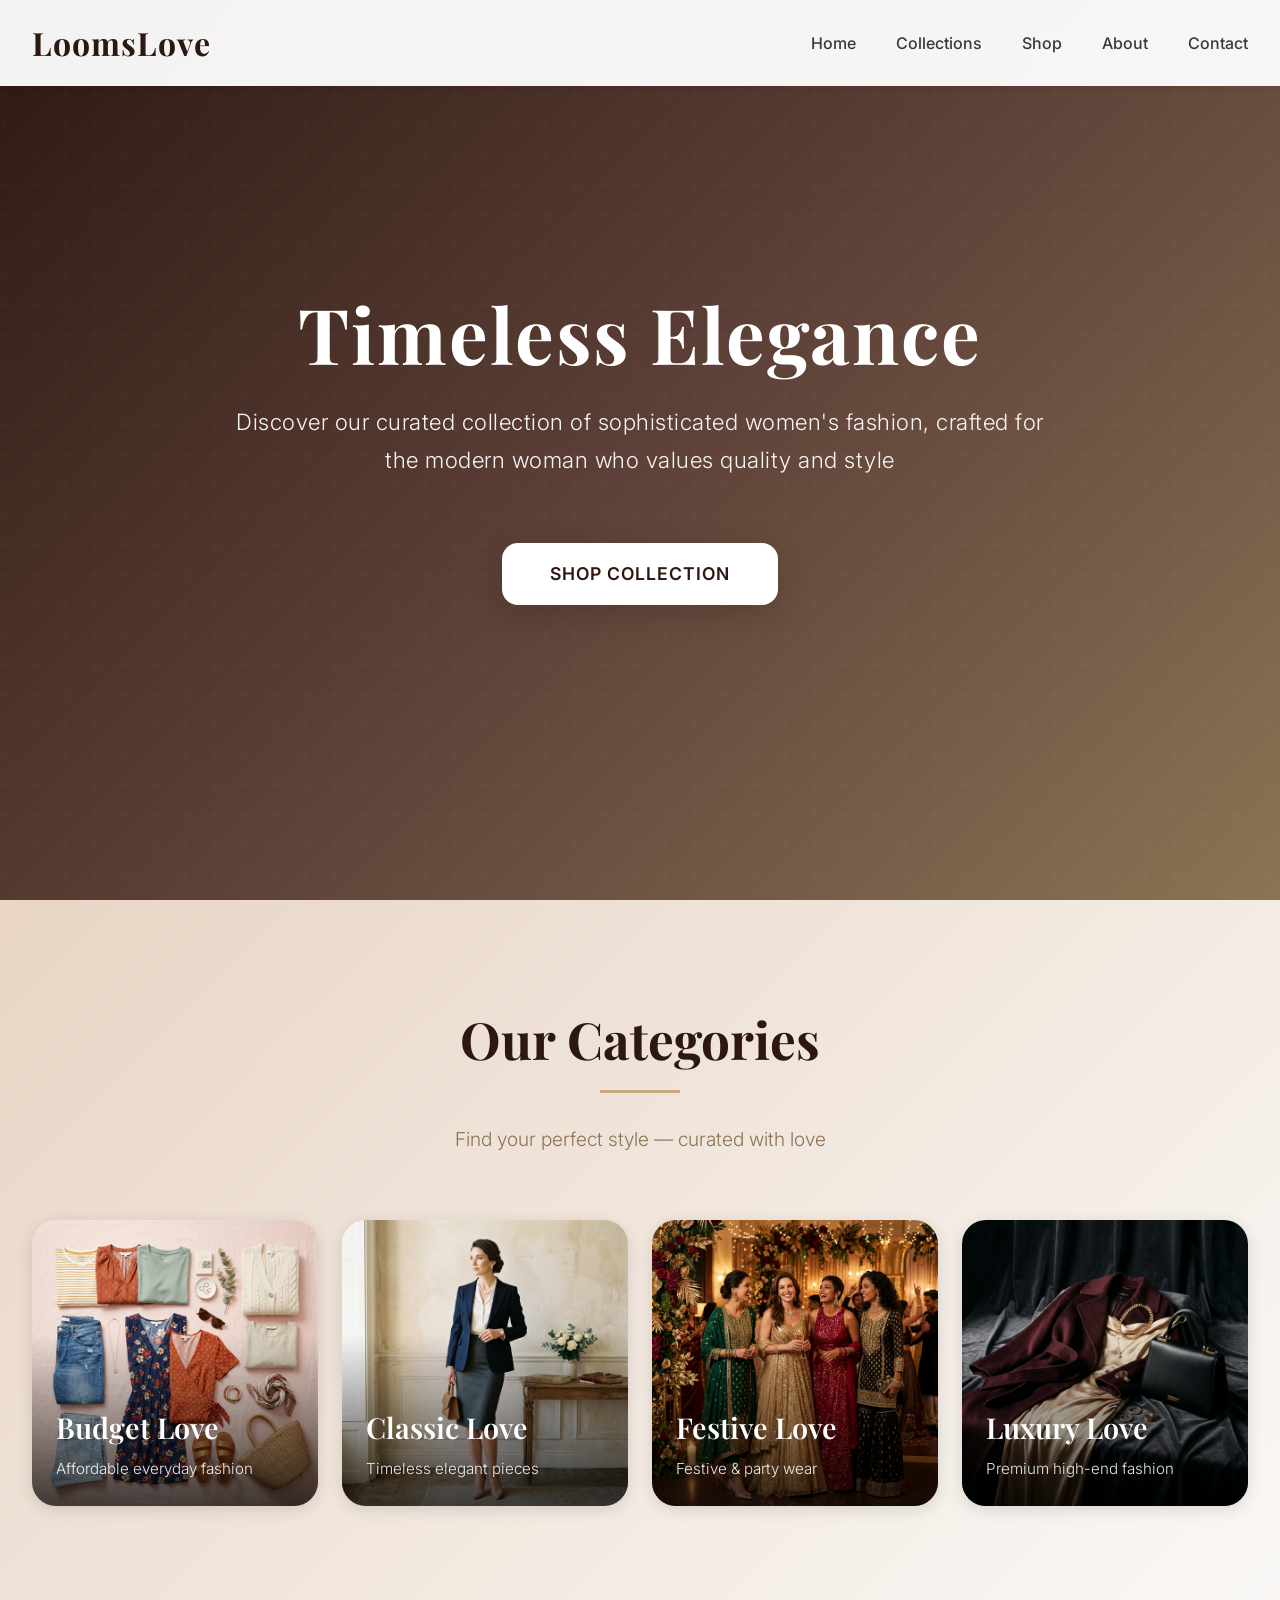
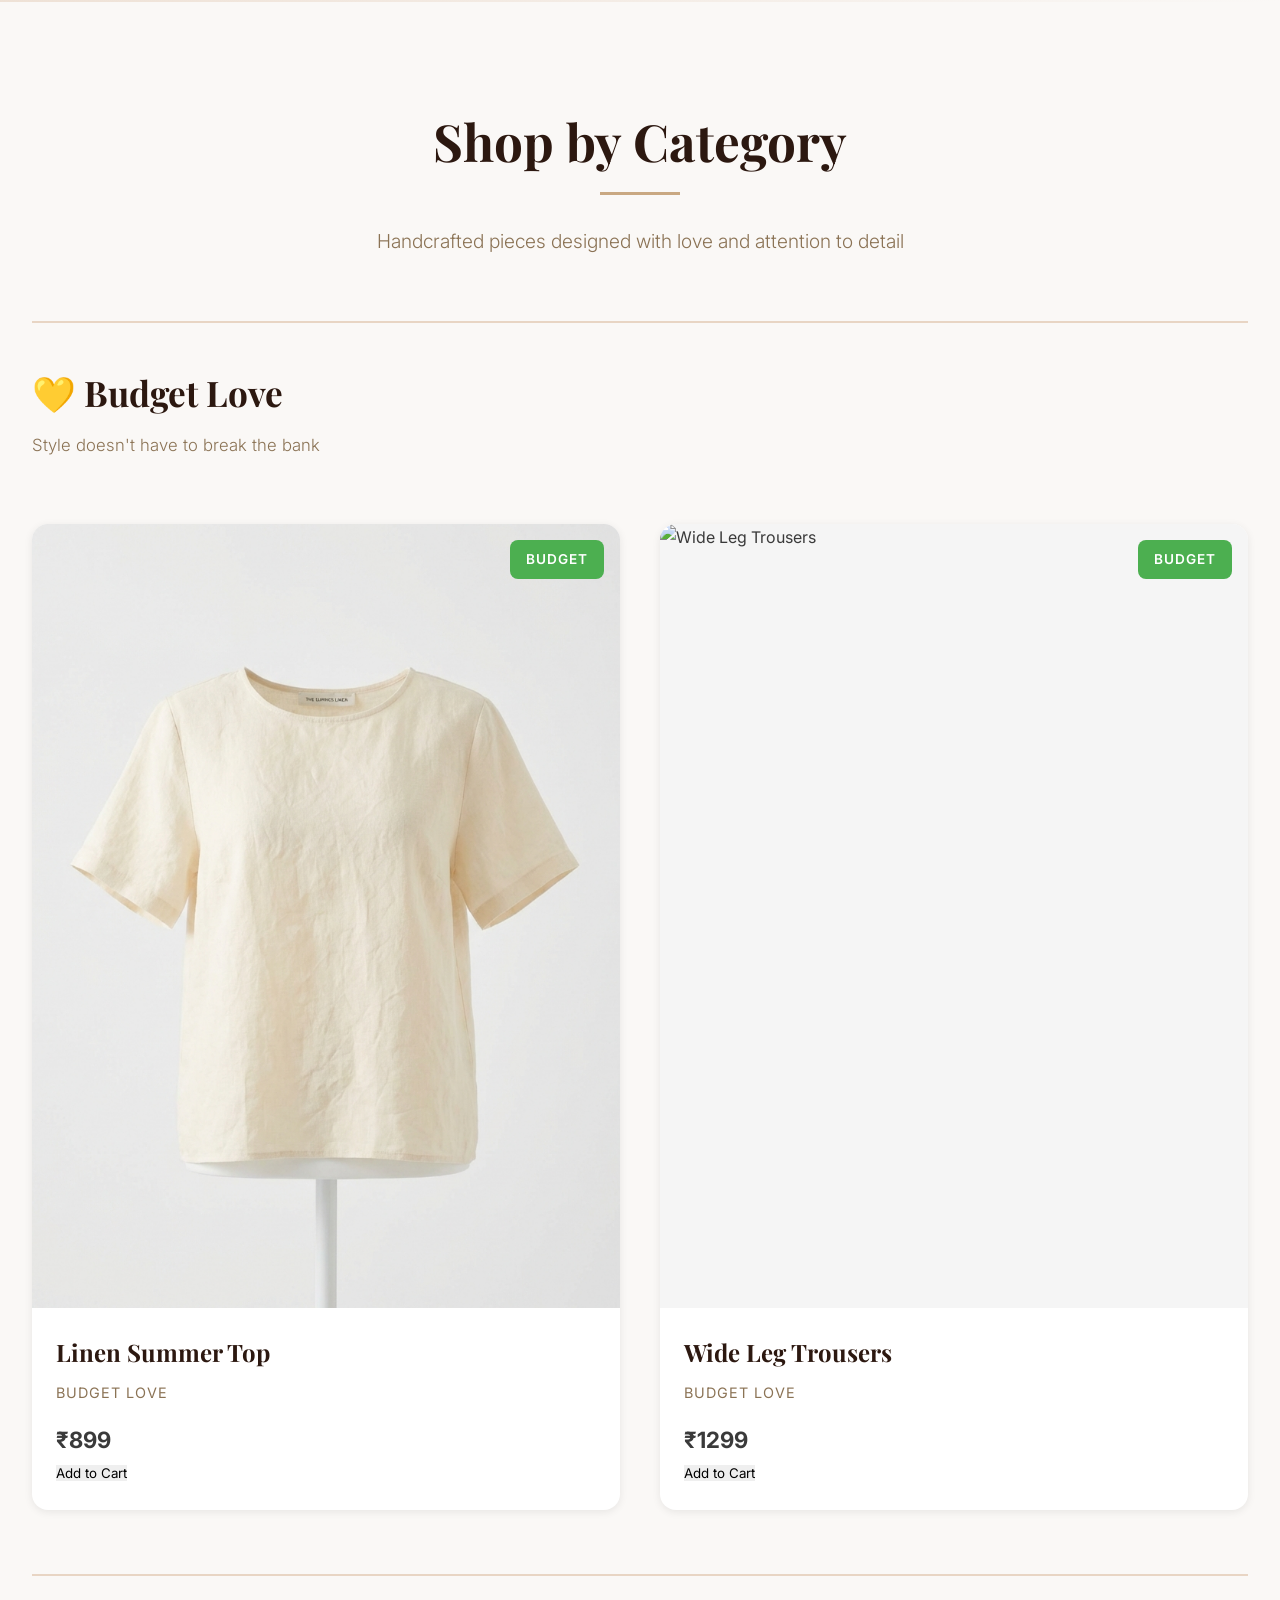
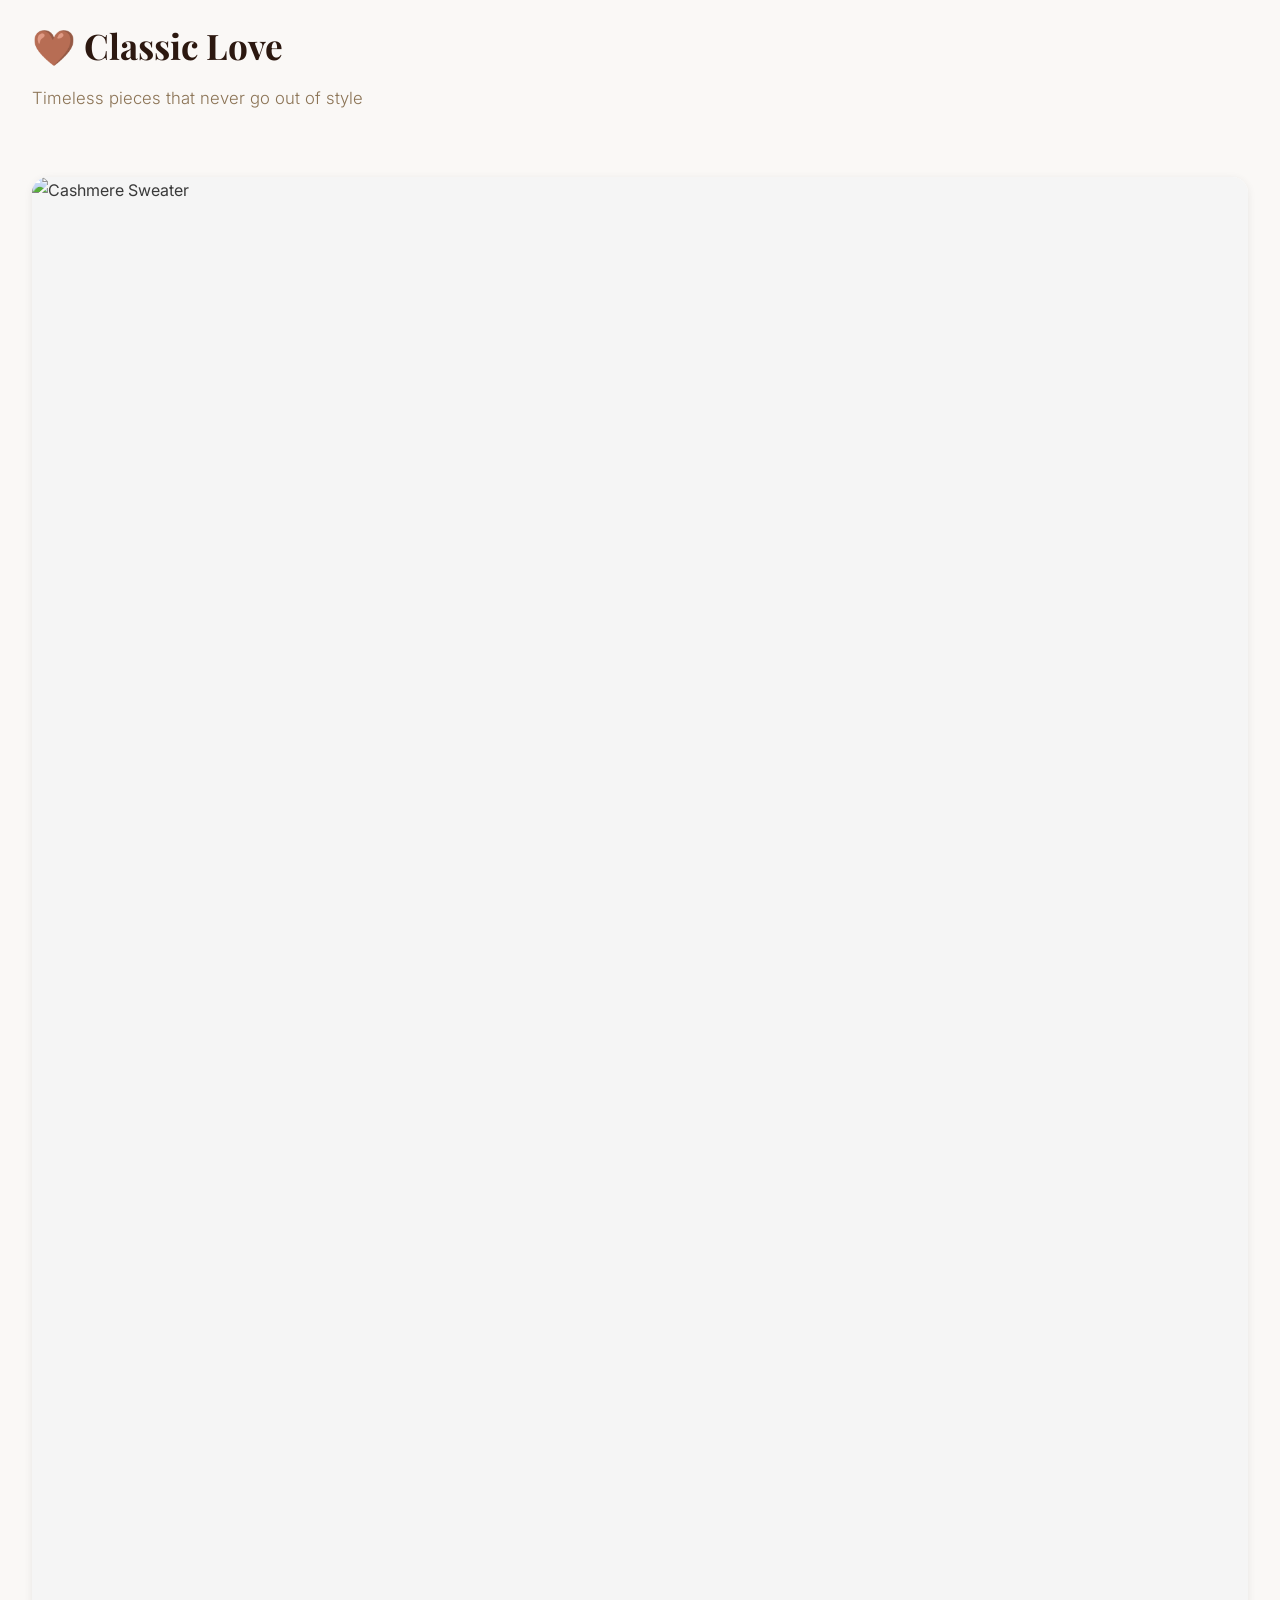
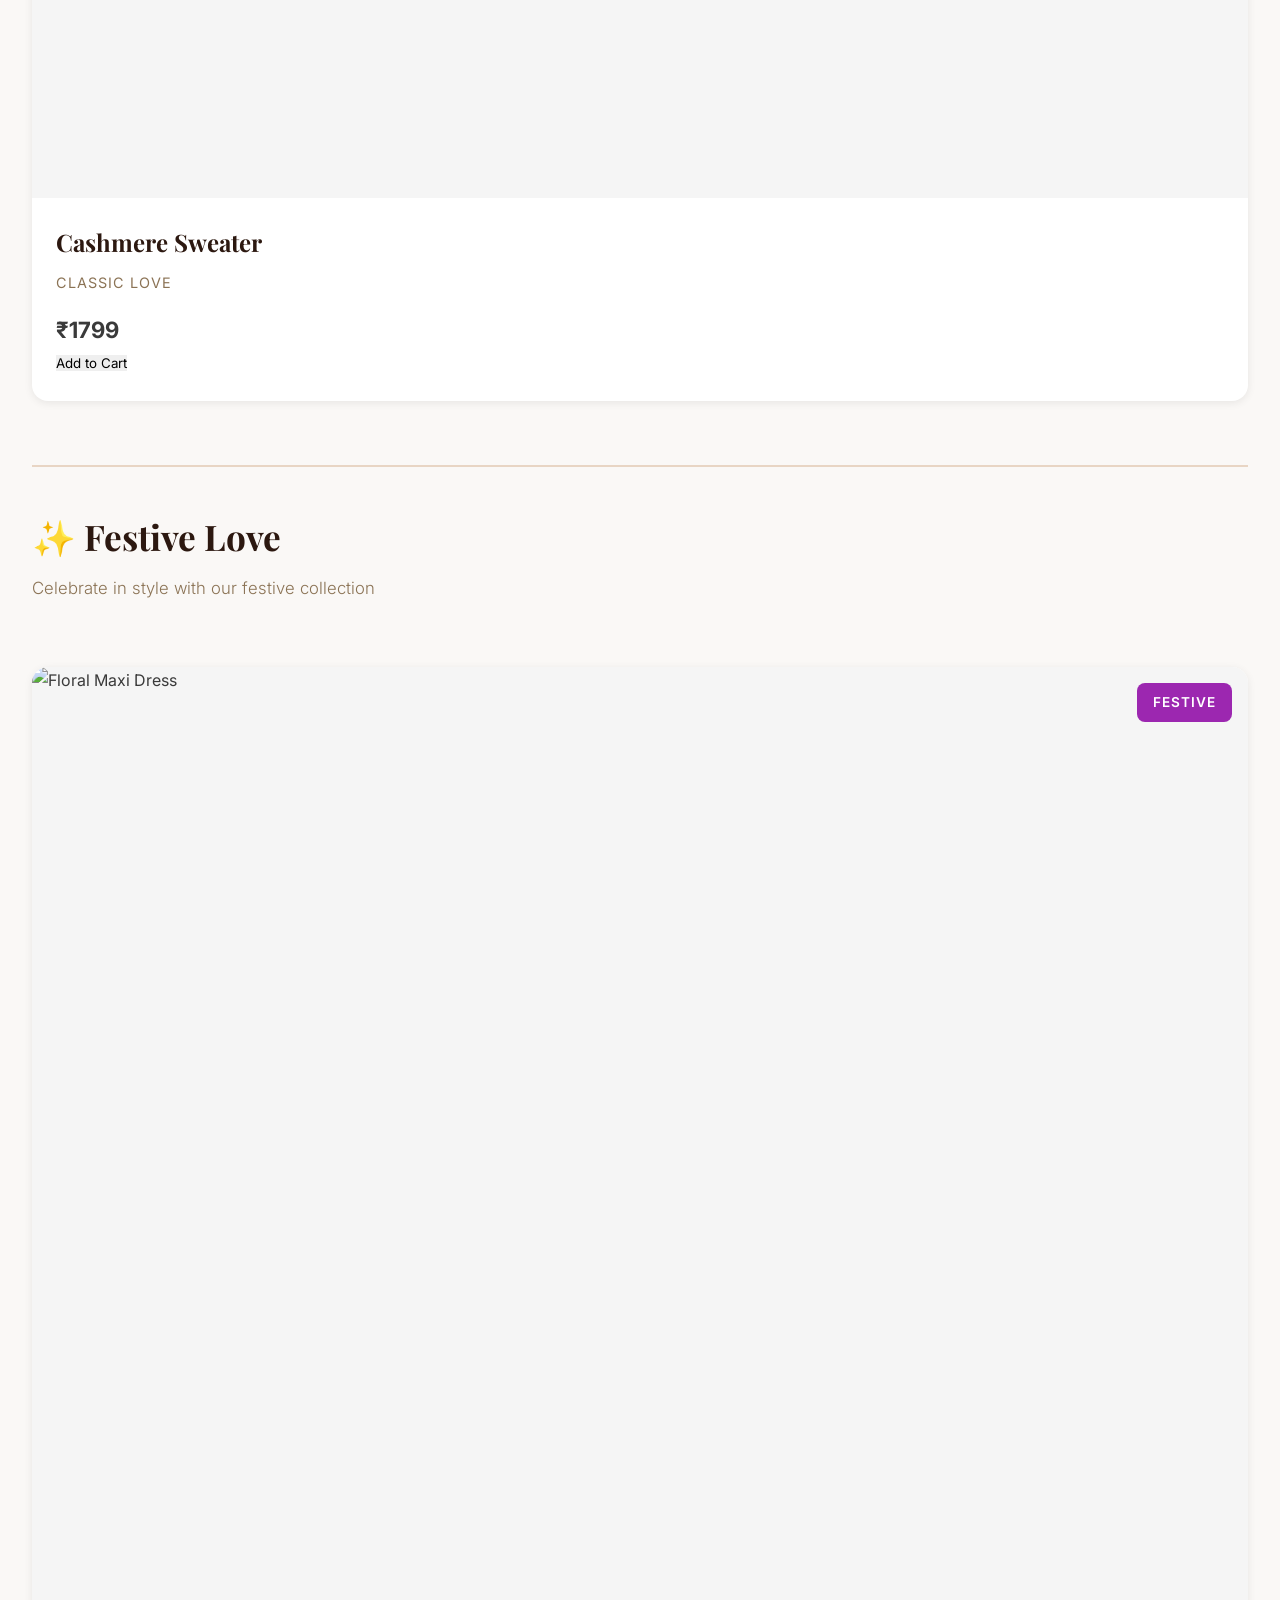
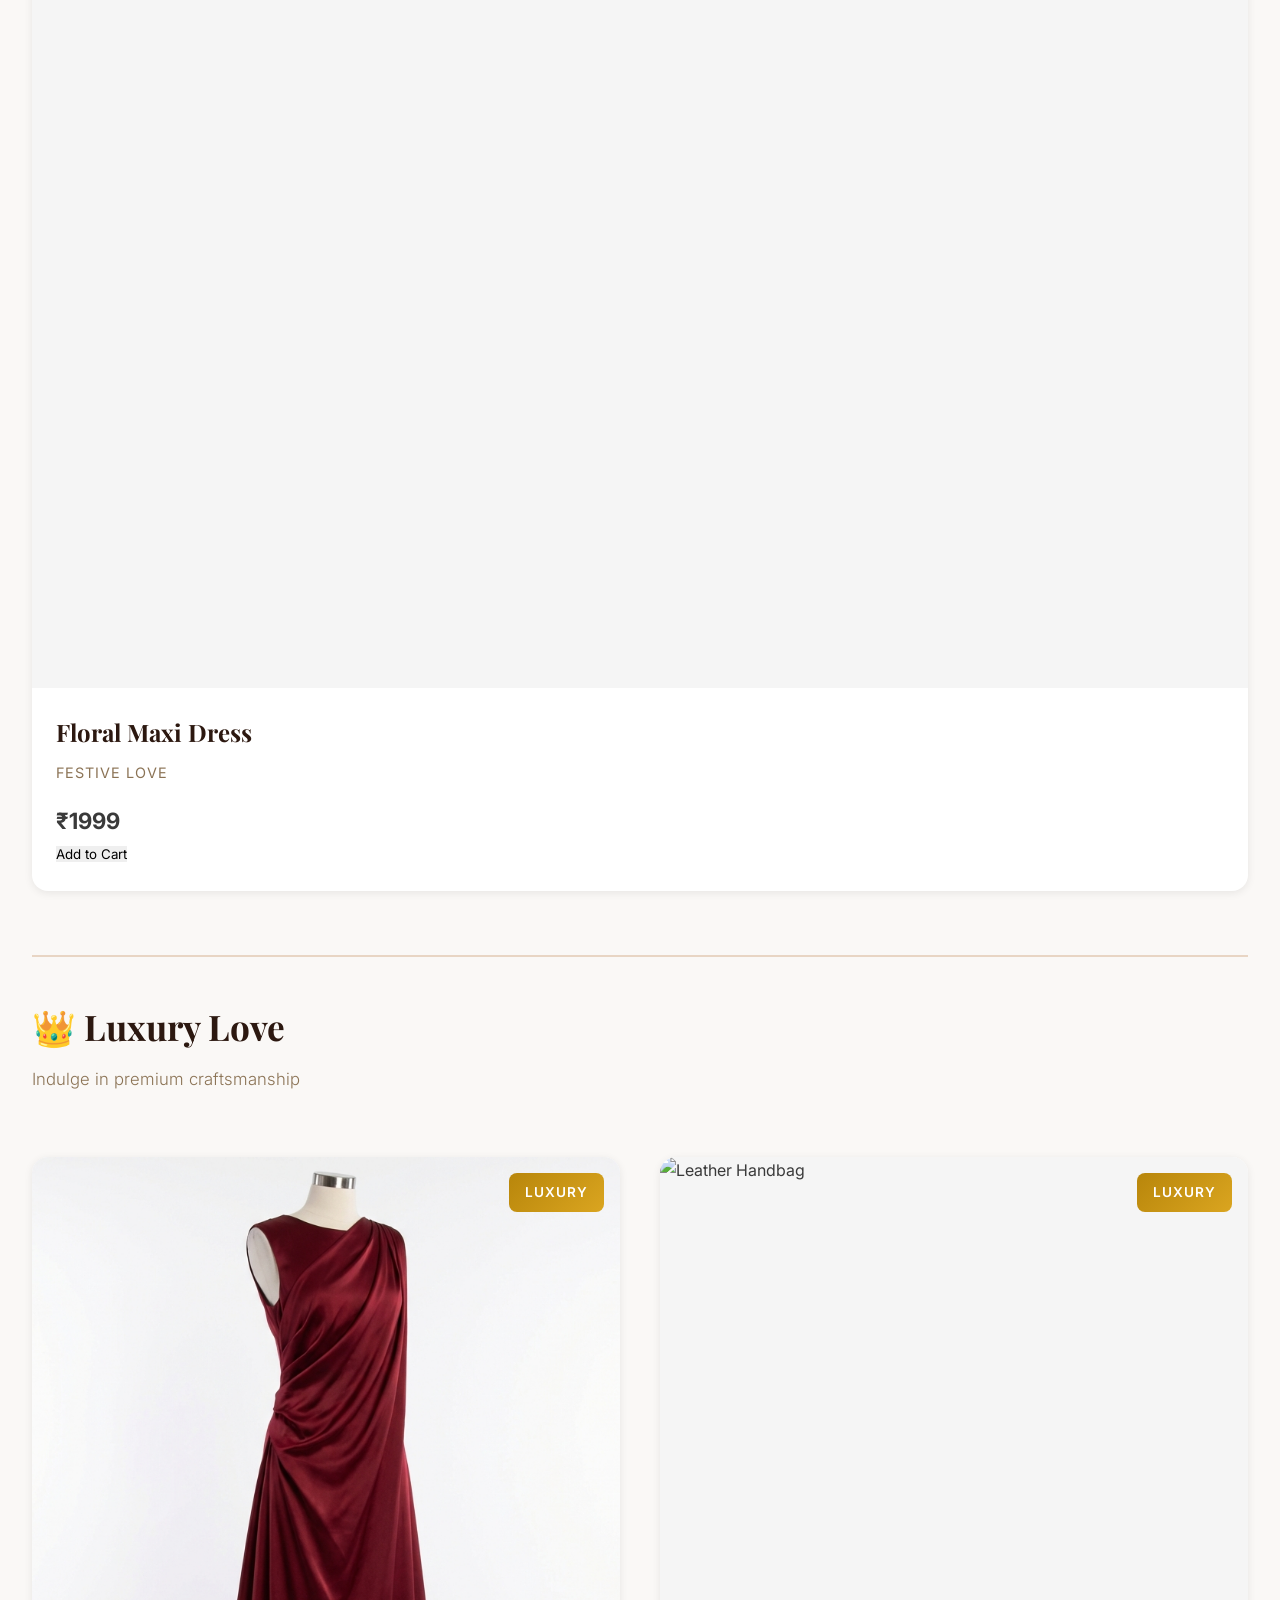
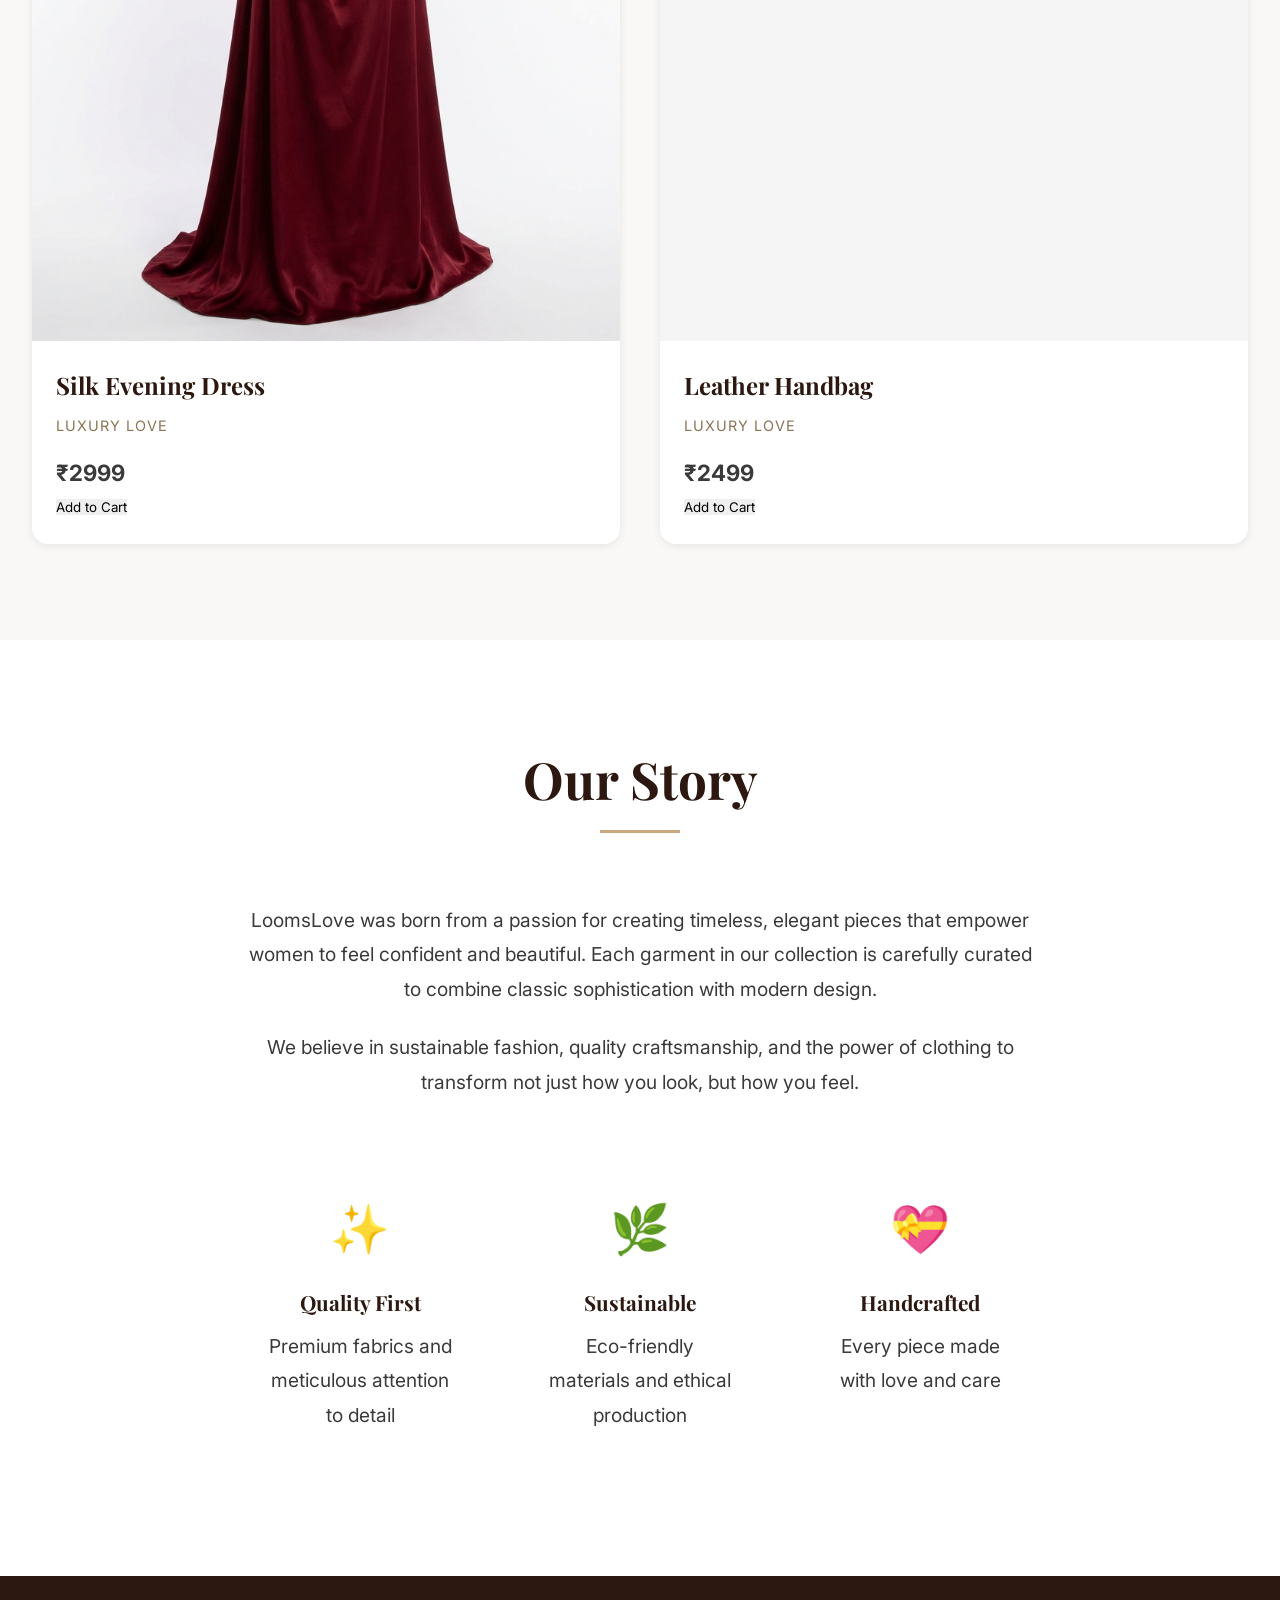
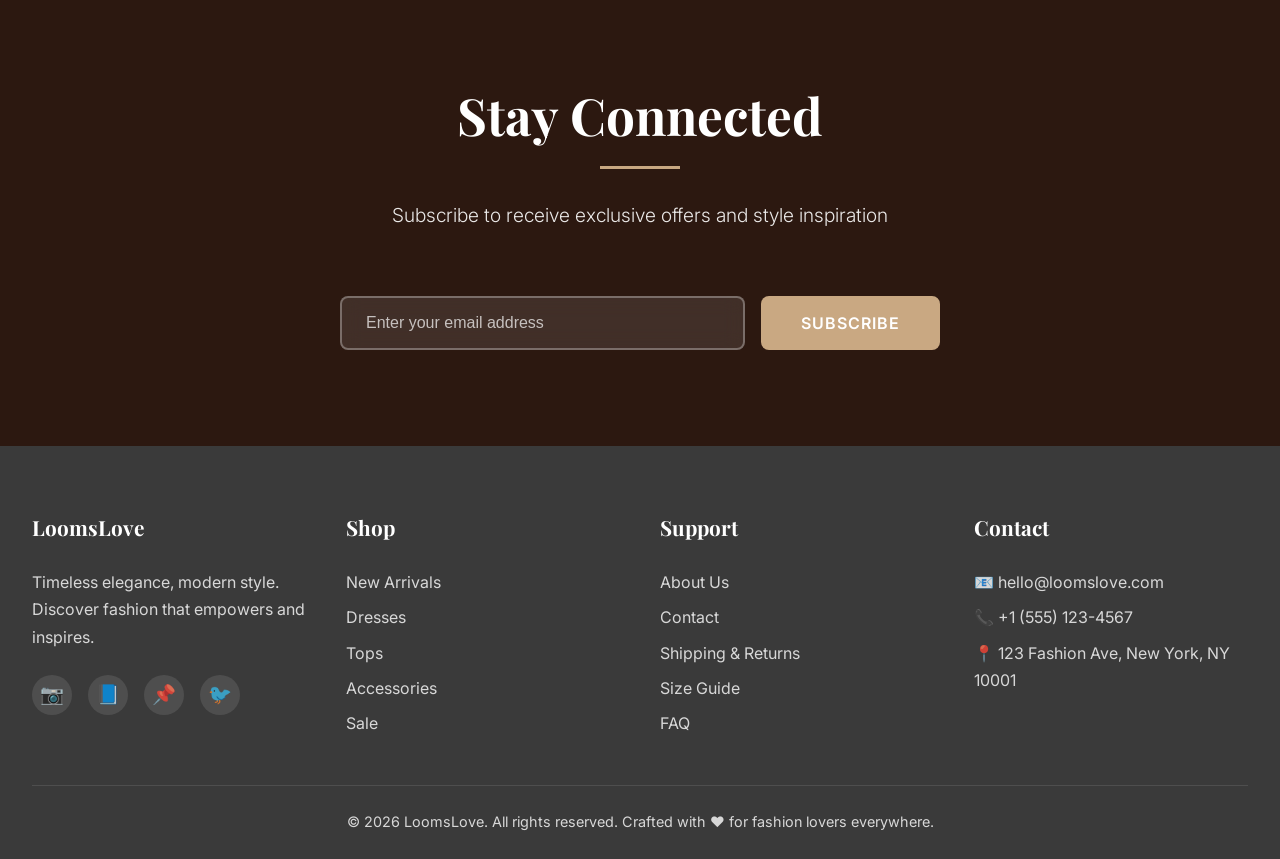
==== commit 43f4db5c: "Add 4 categories: Budget Love, Classic Love, Festive Love, Luxury Love" ====
--- a/index.html
+++ b/index.html
@@ -1,32 +1,38 @@
 <!DOCTYPE html>
 <html lang="en">
+
 <head>
     <meta charset="UTF-8">
     <meta name="viewport" content="width=device-width, initial-scale=1.0">
-    <meta name="description" content="LoomsLove - Discover timeless elegance in our curated collection of beautiful dresses, tops, and accessories. Premium women's fashion boutique offering sophisticated clothing for the modern woman.">
-    <meta name="keywords" content="women's fashion, clothing boutique, dresses, tops, accessories, elegant fashion, premium clothing">
+    <meta name="description"
+        content="LoomsLove - Discover timeless elegance in our curated collection of beautiful dresses, tops, and accessories. Premium women's fashion boutique offering sophisticated clothing for the modern woman.">
+    <meta name="keywords"
+        content="women's fashion, clothing boutique, dresses, tops, accessories, elegant fashion, premium clothing">
     <meta name="author" content="LoomsLove">
-    
+
     <!-- Open Graph Meta Tags -->
     <meta property="og:title" content="LoomsLove - Elegant Women's Fashion | Dresses, Tops & Accessories">
-    <meta property="og:description" content="Discover timeless elegance at LoomsLove. Shop our curated collection of beautiful dresses, tops, and accessories.">
+    <meta property="og:description"
+        content="Discover timeless elegance at LoomsLove. Shop our curated collection of beautiful dresses, tops, and accessories.">
     <meta property="og:type" content="website">
     <meta property="og:url" content="https://loomslove.com">
-    
+
     <title>LoomsLove - Elegant Women's Fashion | Dresses, Tops & Accessories</title>
-    
+
     <!-- Favicon -->
-    <link rel="icon" type="image/svg+xml" href="data:image/svg+xml,<svg xmlns='http://www.w3.org/2000/svg' viewBox='0 0 100 100'><text y='.9em' font-size='90'>👗</text></svg>">
-    
+    <link rel="icon" type="image/svg+xml"
+        href="data:image/svg+xml,<svg xmlns='http://www.w3.org/2000/svg' viewBox='0 0 100 100'><text y='.9em' font-size='90'>👗</text></svg>">
+
     <!-- Stylesheet -->
     <link rel="stylesheet" href="css/styles.css">
 </head>
+
 <body>
     <!-- Header & Navigation -->
     <header class="header" id="header">
         <nav class="nav-container">
             <a href="#" class="logo">LoomsLove</a>
-            
+
             <ul class="nav-links" id="navLinks">
                 <li><a href="#home">Home</a></li>
                 <li><a href="#collections">Collections</a></li>
@@ -34,7 +40,7 @@
                 <li><a href="#about">About</a></li>
                 <li><a href="#newsletter">Contact</a></li>
             </ul>
-            
+
             <button class="mobile-toggle" id="mobileToggle" aria-label="Toggle navigation">
                 <span></span>
                 <span></span>
@@ -47,170 +53,195 @@
     <section class="hero" id="home">
         <div class="hero-content">
             <h1>Timeless Elegance</h1>
-            <p>Discover our curated collection of sophisticated women's fashion, crafted for the modern woman who values quality and style</p>
+            <p>Discover our curated collection of sophisticated women's fashion, crafted for the modern woman who values
+                quality and style</p>
             <a href="#products" class="cta-button">Shop Collection</a>
         </div>
     </section>
 
-    <!-- Featured Collections -->
-    <section class="featured-collection">
+    <!-- Our Categories -->
+    <section class="featured-collection" id="collections">
         <div class="section-header">
-            <h2 class="section-title">Featured Collections</h2>
-            <p class="section-subtitle">Explore our handpicked seasonal favorites</p>
-        </div>
-        <div class="featured-grid fade-in" id="collections">
-            <div class="featured-item">
-                <img src="images/collection-1.jpg" alt="Spring Collection">
-                <div class="featured-overlay">
-                    <h3 class="featured-title">Spring Florals</h3>
-                </div>
-            </div>
-            <div class="featured-item">
-                <img src="images/collection-2.jpg" alt="Evening Collection">
-                <div class="featured-overlay">
-                    <h3 class="featured-title">Evening Elegance</h3>
-                </div>
-            </div>
-            <div class="featured-item">
-                <img src="images/collection-3.jpg" alt="Casual Collection">
-                <div class="featured-overlay">
-                    <h3 class="featured-title">Casual Chic</h3>
-                </div>
-            </div>
-            <div class="featured-item">
-                <img src="images/collection-4.jpg" alt="Accessories Collection">
-                <div class="featured-overlay">
-                    <h3 class="featured-title">Accessories</h3>
-                </div>
-            </div>
-        </div>
-    </section>
-
-  <!-- Products Section -->
-<section class="section" id="products">
-    <div class="section-header">
-        <h2 class="section-title">Our Collection</h2>
-        <p class="section-subtitle">Handcrafted pieces designed with love and attention to detail</p>
-    </div>
-    
-    <div class="products-grid fade-in">
-
-        <!-- Product 1 -->
-        <div class="product-card">
-            <div class="product-image-wrapper">
-                <img src="images/product-1.jpg" alt="Silk Evening Dress" class="product-image">
-                <span class="product-badge">New</span>
-                <span style="color:red; cursor:pointer;"
-                      onclick="addToWishlist('Silk Evening Dress',2999,'images/product-1.jpg')">❤</span>
-            </div>
-            <div class="product-info">
-                <h3 class="product-name">Silk Evening Dress</h3>
-                <p class="product-category">Dresses</p>
-                <p class="product-price">₹2999</p>
-                <button onclick="addToCart('Silk Evening Dress',2999,'images/product-1.jpg')">
-                    Add to Cart
-                </button>
-            </div>
-        </div>
-
-        <!-- Product 2 -->
-        <div class="product-card">
-            <div class="product-image-wrapper">
-                <img src="images/product-2.jpg" alt="Linen Summer Top" class="product-image">
-                <span style="color:red; cursor:pointer;"
-                      onclick="addToWishlist('Linen Summer Top',899,'images/product-2.jpg')">❤</span>
-            </div>
-            <div class="product-info">
-                <h3 class="product-name">Linen Summer Top</h3>
-                <p class="product-category">Tops</p>
-                <p class="product-price">₹899</p>
-                <button onclick="addToCart('Linen Summer Top',899,'images/product-2.jpg')">
-                    Add to Cart
-                </button>
-            </div>
-        </div>
-
-        <!-- Product 3 -->
-        <div class="product-card">
-            <div class="product-image-wrapper">
-                <img src="images/product-3.jpg" alt="Floral Maxi Dress" class="product-image">
-                <span class="product-badge">Sale</span>
-                <span style="color:red; cursor:pointer;"
-                      onclick="addToWishlist('Floral Maxi Dress',1999,'images/product-3.jpg')">❤</span>
-            </div>
-            <div class="product-info">
-                <h3 class="product-name">Floral Maxi Dress</h3>
-                <p class="product-category">Dresses</p>
-                <p class="product-price">₹1999</p>
-                <button onclick="addToCart('Floral Maxi Dress',1999,'images/product-3.jpg')">
-                    Add to Cart
-                </button>
-            </div>
-        </div>
-
-        <!-- Product 4 -->
-        <div class="product-card">
-            <div class="product-image-wrapper">
-                <img src="images/product-4.jpg" alt="Cashmere Sweater" class="product-image">
-                <span style="color:red; cursor:pointer;"
-                      onclick="addToWishlist('Cashmere Sweater',1799,'images/product-4.jpg')">❤</span>
-            </div>
-            <div class="product-info">
-                <h3 class="product-name">Cashmere Sweater</h3>
-                <p class="product-category">Tops</p>
-                <p class="product-price">₹1799</p>
-                <button onclick="addToCart('Cashmere Sweater',1799,'images/product-4.jpg')">
-                    Add to Cart
-                </button>
-            </div>
-        </div>
-
-        <!-- Product 5 -->
-        <div class="product-card">
-            <div class="product-image-wrapper">
-                <img src="images/product-5.jpg" alt="Wide Leg Trousers" class="product-image">
-                <span class="product-badge">New</span>
-                <span style="color:red; cursor:pointer;"
-                      onclick="addToWishlist('Wide Leg Trousers',1299,'images/product-5.jpg')">❤</span>
-            </div>
-            <div class="product-info">
-                <h3 class="product-name">Wide Leg Trousers</h3>
-                <p class="product-category">Bottoms</p>
-                <p class="product-price">₹1299</p>
-                <button onclick="addToCart('Wide Leg Trousers',1299,'images/product-5.jpg')">
-                    Add to Cart
-                </button>
-            </div>
-        </div>
-
-        <!-- Product 6 -->
-        <div class="product-card">
-            <div class="product-image-wrapper">
-                <img src="images/product-6.jpg" alt="Leather Handbag" class="product-image">
-                <span style="color:red; cursor:pointer;"
-                      onclick="addToWishlist('Leather Handbag',2499,'images/product-6.jpg')">❤</span>
-            </div>
-            <div class="product-info">
-                <h3 class="product-name">Leather Handbag</h3>
-                <p class="product-category">Accessories</p>
-                <p class="product-price">₹2499</p>
-                <button onclick="addToCart('Leather Handbag',2499,'images/product-6.jpg')">
-                    Add to Cart
-                </button>
-            </div>
-        </div>
-
-    </div>
-</section>
+            <h2 class="section-title">Our Categories</h2>
+            <p class="section-subtitle">Find your perfect style — curated with love</p>
+        </div>
+        <div class="featured-grid fade-in">
+            <a href="#budget-love" class="featured-item">
+                <img src="images/budget-love.png" alt="Budget Love Collection">
+                <div class="featured-overlay always-visible">
+                    <div>
+                        <h3 class="featured-title">Budget Love</h3>
+                        <p class="featured-desc">Affordable everyday fashion</p>
+                    </div>
+                </div>
+            </a>
+            <a href="#classic-love" class="featured-item">
+                <img src="images/classic-love.png" alt="Classic Love Collection">
+                <div class="featured-overlay always-visible">
+                    <div>
+                        <h3 class="featured-title">Classic Love</h3>
+                        <p class="featured-desc">Timeless elegant pieces</p>
+                    </div>
+                </div>
+            </a>
+            <a href="#festive-love" class="featured-item">
+                <img src="images/festive-love.png" alt="Festive Love Collection">
+                <div class="featured-overlay always-visible">
+                    <div>
+                        <h3 class="featured-title">Festive Love</h3>
+                        <p class="featured-desc">Festive & party wear</p>
+                    </div>
+                </div>
+            </a>
+            <a href="#luxury-love" class="featured-item">
+                <img src="images/luxury-love.png" alt="Luxury Love Collection">
+                <div class="featured-overlay always-visible">
+                    <div>
+                        <h3 class="featured-title">Luxury Love</h3>
+                        <p class="featured-desc">Premium high-end fashion</p>
+                    </div>
+                </div>
+            </a>
+        </div>
+    </section>
+
+    <!-- Products Section -->
+    <section class="section" id="products">
+        <div class="section-header">
+            <h2 class="section-title">Shop by Category</h2>
+            <p class="section-subtitle">Handcrafted pieces designed with love and attention to detail</p>
+        </div>
+
+        <!-- Budget Love -->
+        <div class="category-section" id="budget-love">
+            <h3 class="category-heading">💛 Budget Love</h3>
+            <p class="category-tagline">Style doesn't have to break the bank</p>
+            <div class="products-grid fade-in">
+                <div class="product-card">
+                    <div class="product-image-wrapper">
+                        <img src="images/product-2.jpg" alt="Linen Summer Top" class="product-image">
+                        <span class="product-badge budget-badge">Budget</span>
+                        <span style="color:red; cursor:pointer;"
+                            onclick="addToWishlist('Linen Summer Top',899,'images/product-2.jpg')">❤</span>
+                    </div>
+                    <div class="product-info">
+                        <h3 class="product-name">Linen Summer Top</h3>
+                        <p class="product-category">Budget Love</p>
+                        <p class="product-price">₹899</p>
+                        <button onclick="addToCart('Linen Summer Top',899,'images/product-2.jpg')">Add to Cart</button>
+                    </div>
+                </div>
+                <div class="product-card">
+                    <div class="product-image-wrapper">
+                        <img src="images/product-5.jpg" alt="Wide Leg Trousers" class="product-image">
+                        <span class="product-badge budget-badge">Budget</span>
+                        <span style="color:red; cursor:pointer;"
+                            onclick="addToWishlist('Wide Leg Trousers',1299,'images/product-5.jpg')">❤</span>
+                    </div>
+                    <div class="product-info">
+                        <h3 class="product-name">Wide Leg Trousers</h3>
+                        <p class="product-category">Budget Love</p>
+                        <p class="product-price">₹1299</p>
+                        <button onclick="addToCart('Wide Leg Trousers',1299,'images/product-5.jpg')">Add to
+                            Cart</button>
+                    </div>
+                </div>
+            </div>
+        </div>
+
+        <!-- Classic Love -->
+        <div class="category-section" id="classic-love">
+            <h3 class="category-heading">🤎 Classic Love</h3>
+            <p class="category-tagline">Timeless pieces that never go out of style</p>
+            <div class="products-grid fade-in">
+                <div class="product-card">
+                    <div class="product-image-wrapper">
+                        <img src="images/product-4.jpg" alt="Cashmere Sweater" class="product-image">
+                        <span style="color:red; cursor:pointer;"
+                            onclick="addToWishlist('Cashmere Sweater',1799,'images/product-4.jpg')">❤</span>
+                    </div>
+                    <div class="product-info">
+                        <h3 class="product-name">Cashmere Sweater</h3>
+                        <p class="product-category">Classic Love</p>
+                        <p class="product-price">₹1799</p>
+                        <button onclick="addToCart('Cashmere Sweater',1799,'images/product-4.jpg')">Add to Cart</button>
+                    </div>
+                </div>
+            </div>
+        </div>
+
+        <!-- Festive Love -->
+        <div class="category-section" id="festive-love">
+            <h3 class="category-heading">✨ Festive Love</h3>
+            <p class="category-tagline">Celebrate in style with our festive collection</p>
+            <div class="products-grid fade-in">
+                <div class="product-card">
+                    <div class="product-image-wrapper">
+                        <img src="images/product-3.jpg" alt="Floral Maxi Dress" class="product-image">
+                        <span class="product-badge festive-badge">Festive</span>
+                        <span style="color:red; cursor:pointer;"
+                            onclick="addToWishlist('Floral Maxi Dress',1999,'images/product-3.jpg')">❤</span>
+                    </div>
+                    <div class="product-info">
+                        <h3 class="product-name">Floral Maxi Dress</h3>
+                        <p class="product-category">Festive Love</p>
+                        <p class="product-price">₹1999</p>
+                        <button onclick="addToCart('Floral Maxi Dress',1999,'images/product-3.jpg')">Add to
+                            Cart</button>
+                    </div>
+                </div>
+            </div>
+        </div>
+
+        <!-- Luxury Love -->
+        <div class="category-section" id="luxury-love">
+            <h3 class="category-heading">👑 Luxury Love</h3>
+            <p class="category-tagline">Indulge in premium craftsmanship</p>
+            <div class="products-grid fade-in">
+                <div class="product-card">
+                    <div class="product-image-wrapper">
+                        <img src="images/product-1.jpg" alt="Silk Evening Dress" class="product-image">
+                        <span class="product-badge luxury-badge">Luxury</span>
+                        <span style="color:red; cursor:pointer;"
+                            onclick="addToWishlist('Silk Evening Dress',2999,'images/product-1.jpg')">❤</span>
+                    </div>
+                    <div class="product-info">
+                        <h3 class="product-name">Silk Evening Dress</h3>
+                        <p class="product-category">Luxury Love</p>
+                        <p class="product-price">₹2999</p>
+                        <button onclick="addToCart('Silk Evening Dress',2999,'images/product-1.jpg')">Add to
+                            Cart</button>
+                    </div>
+                </div>
+                <div class="product-card">
+                    <div class="product-image-wrapper">
+                        <img src="images/product-6.jpg" alt="Leather Handbag" class="product-image">
+                        <span class="product-badge luxury-badge">Luxury</span>
+                        <span style="color:red; cursor:pointer;"
+                            onclick="addToWishlist('Leather Handbag',2499,'images/product-6.jpg')">❤</span>
+                    </div>
+                    <div class="product-info">
+                        <h3 class="product-name">Leather Handbag</h3>
+                        <p class="product-category">Luxury Love</p>
+                        <p class="product-price">₹2499</p>
+                        <button onclick="addToCart('Leather Handbag',2499,'images/product-6.jpg')">Add to Cart</button>
+                    </div>
+                </div>
+            </div>
+        </div>
+    </section>
     <!-- About Section -->
     <section class="about-section" id="about">
         <div class="section-header">
             <h2 class="section-title">Our Story</h2>
         </div>
         <div class="about-content fade-in">
-            <p>LoomsLove was born from a passion for creating timeless, elegant pieces that empower women to feel confident and beautiful. Each garment in our collection is carefully curated to combine classic sophistication with modern design.</p>
-            <p>We believe in sustainable fashion, quality craftsmanship, and the power of clothing to transform not just how you look, but how you feel.</p>
-            
+            <p>LoomsLove was born from a passion for creating timeless, elegant pieces that empower women to feel
+                confident and beautiful. Each garment in our collection is carefully curated to combine classic
+                sophistication with modern design.</p>
+            <p>We believe in sustainable fashion, quality craftsmanship, and the power of clothing to transform not just
+                how you look, but how you feel.</p>
+
             <div class="about-values">
                 <div class="value-card">
                     <div class="value-icon">✨</div>
@@ -234,16 +265,12 @@
     <!-- Newsletter Section -->
     <section class="newsletter" id="newsletter">
         <h2 class="section-title" style="color: white;">Stay Connected</h2>
-        <p class="section-subtitle" style="color: rgba(255, 255, 255, 0.9);">Subscribe to receive exclusive offers and style inspiration</p>
-        
+        <p class="section-subtitle" style="color: rgba(255, 255, 255, 0.9);">Subscribe to receive exclusive offers and
+            style inspiration</p>
+
         <form class="newsletter-form" id="newsletterForm">
-            <input 
-                type="email" 
-                class="newsletter-input" 
-                placeholder="Enter your email address" 
-                required
-                aria-label="Email address"
-            >
+            <input type="email" class="newsletter-input" placeholder="Enter your email address" required
+                aria-label="Email address">
             <button type="submit" class="newsletter-button">Subscribe</button>
         </form>
     </section>
@@ -261,7 +288,7 @@
                     <a href="#" class="social-icon" aria-label="Twitter">🐦</a>
                 </div>
             </div>
-            
+
             <div class="footer-section">
                 <h3>Shop</h3>
                 <ul class="footer-links">
@@ -272,7 +299,7 @@
                     <li><a href="#products">Sale</a></li>
                 </ul>
             </div>
-            
+
             <div class="footer-section">
                 <h3>Support</h3>
                 <ul class="footer-links">
@@ -283,7 +310,7 @@
                     <li><a href="#">FAQ</a></li>
                 </ul>
             </div>
-            
+
             <div class="footer-section">
                 <h3>Contact</h3>
                 <ul class="footer-links">
@@ -293,7 +320,7 @@
                 </ul>
             </div>
         </div>
-        
+
         <div class="footer-bottom">
             <p>&copy; 2026 LoomsLove. All rights reserved. Crafted with ❤️ for fashion lovers everywhere.</p>
         </div>
@@ -302,21 +329,22 @@
     <!-- JavaScript -->
     <script src="js/main.js"></script>
 
-<script>
-let cart = JSON.parse(localStorage.getItem("cart")) || [];
-let wishlist = JSON.parse(localStorage.getItem("wishlist")) || [];
-
-function addToCart(name, price, image) {
-    cart.push({ name, price, image });
-    localStorage.setItem("cart", JSON.stringify(cart));
-    alert(name + " added to Cart");
-}
-
-function addToWishlist(name, price, image) {
-    wishlist.push({ name, price, image });
-    localStorage.setItem("wishlist", JSON.stringify(wishlist));
-    alert(name + " added to Wishlist");
-}
-</script>  
+    <script>
+        let cart = JSON.parse(localStorage.getItem("cart")) || [];
+        let wishlist = JSON.parse(localStorage.getItem("wishlist")) || [];
+
+        function addToCart(name, price, image) {
+            cart.push({ name, price, image });
+            localStorage.setItem("cart", JSON.stringify(cart));
+            alert(name + " added to Cart");
+        }
+
+        function addToWishlist(name, price, image) {
+            wishlist.push({ name, price, image });
+            localStorage.setItem("wishlist", JSON.stringify(wishlist));
+            alert(name + " added to Wishlist");
+        }
+    </script>
 </body>
-</html>
+
+</html>
--- a/css/styles.css
+++ b/css/styles.css
@@ -460,6 +460,63 @@
   font-size: 1.8rem;
   color: var(--color-white);
   font-weight: 600;
+}
+
+.featured-desc {
+  color: rgba(255, 255, 255, 0.9);
+  font-size: 0.95rem;
+  margin-top: 0.25rem;
+  font-weight: 300;
+}
+
+.featured-overlay.always-visible {
+  opacity: 1;
+  background: linear-gradient(180deg, transparent 40%, rgba(0, 0, 0, 0.7) 100%);
+}
+
+.featured-item:hover .featured-overlay.always-visible {
+  background: linear-gradient(180deg, transparent 20%, rgba(0, 0, 0, 0.85) 100%);
+}
+
+/* ============================================
+   CATEGORY SECTIONS
+   ============================================ */
+.category-section {
+  margin-top: var(--space-xl);
+  padding-top: var(--space-lg);
+  border-top: 2px solid var(--color-accent-light);
+}
+
+.category-section:first-of-type {
+  border-top: none;
+  padding-top: 0;
+}
+
+.category-heading {
+  font-family: var(--font-heading);
+  font-size: clamp(1.6rem, 3vw, 2.2rem);
+  color: var(--color-primary);
+  margin-bottom: var(--space-xs);
+}
+
+.category-tagline {
+  color: var(--color-secondary);
+  font-size: 1.05rem;
+  font-weight: 300;
+  margin-bottom: var(--space-sm);
+}
+
+/* Category Badges */
+.budget-badge {
+  background: #4CAF50 !important;
+}
+
+.festive-badge {
+  background: #9C27B0 !important;
+}
+
+.luxury-badge {
+  background: linear-gradient(135deg, #B8860B, #DAA520) !important;
 }
 
 /* ============================================
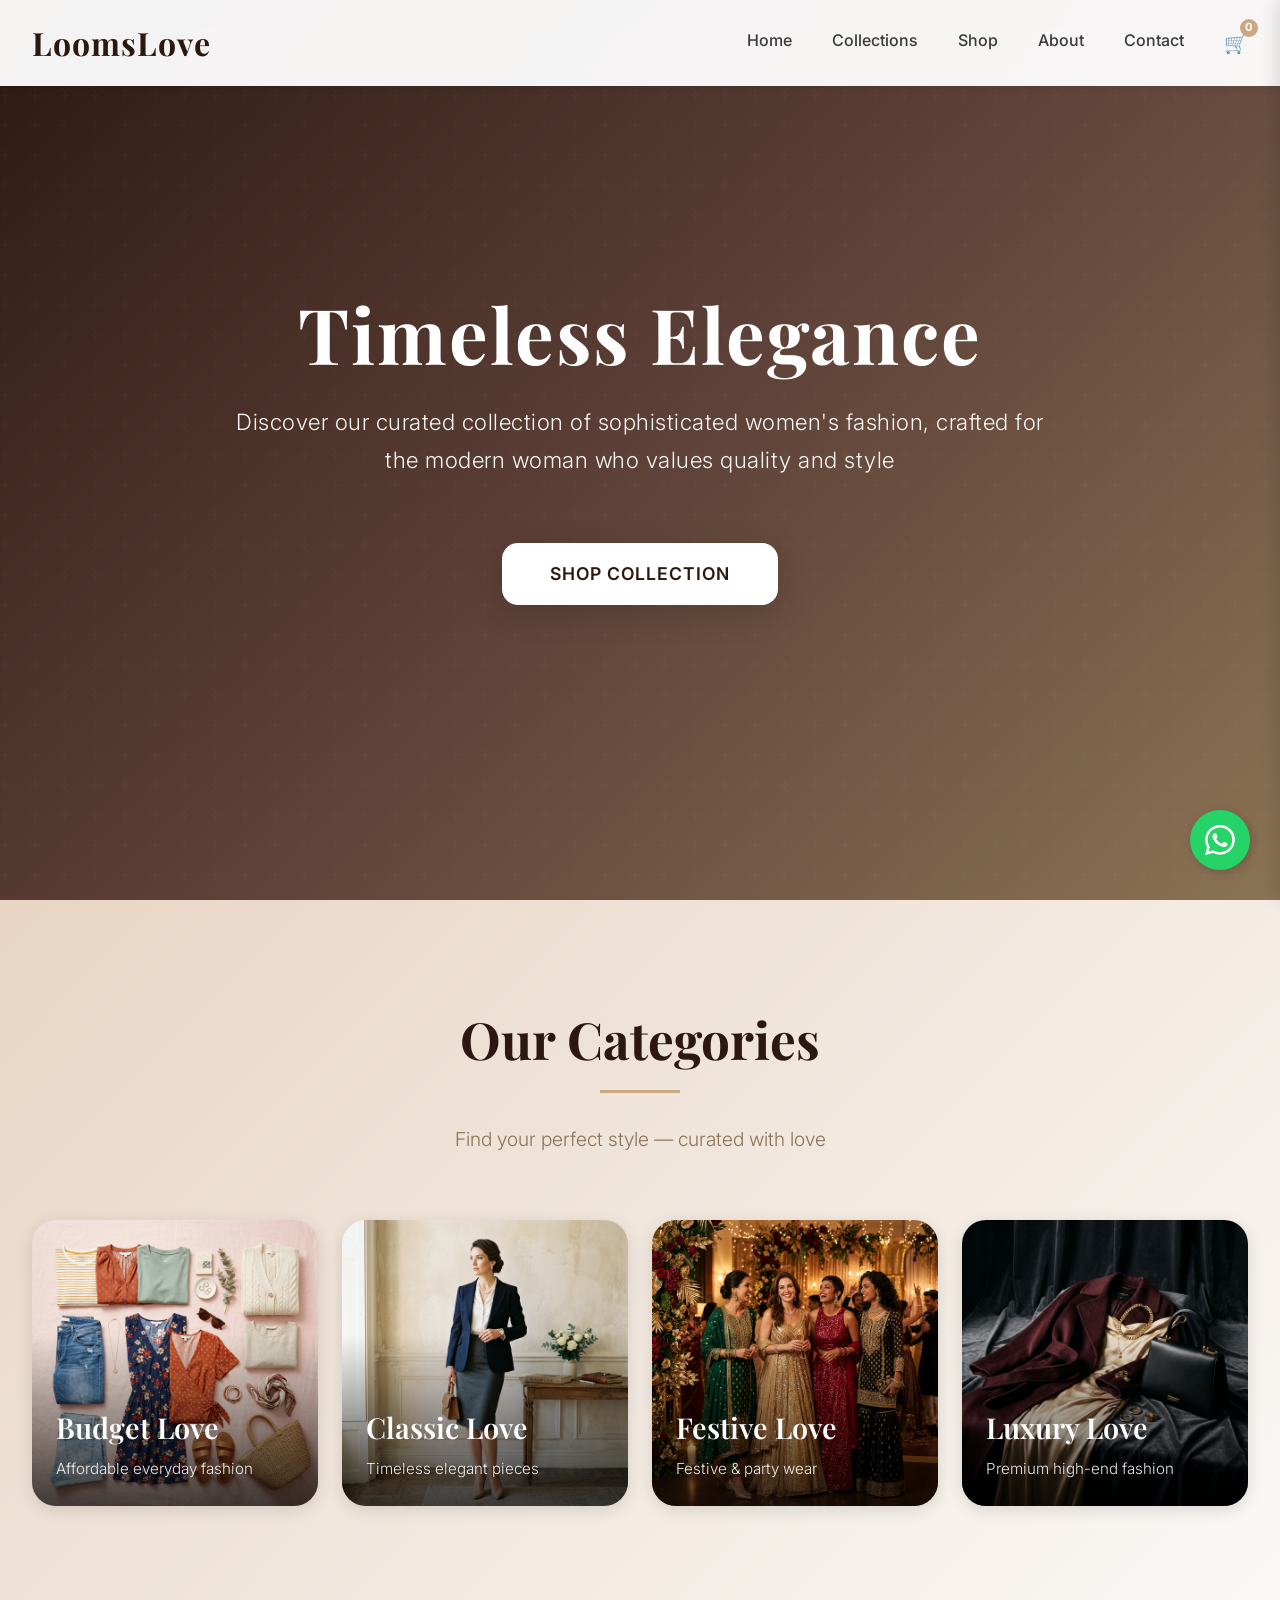
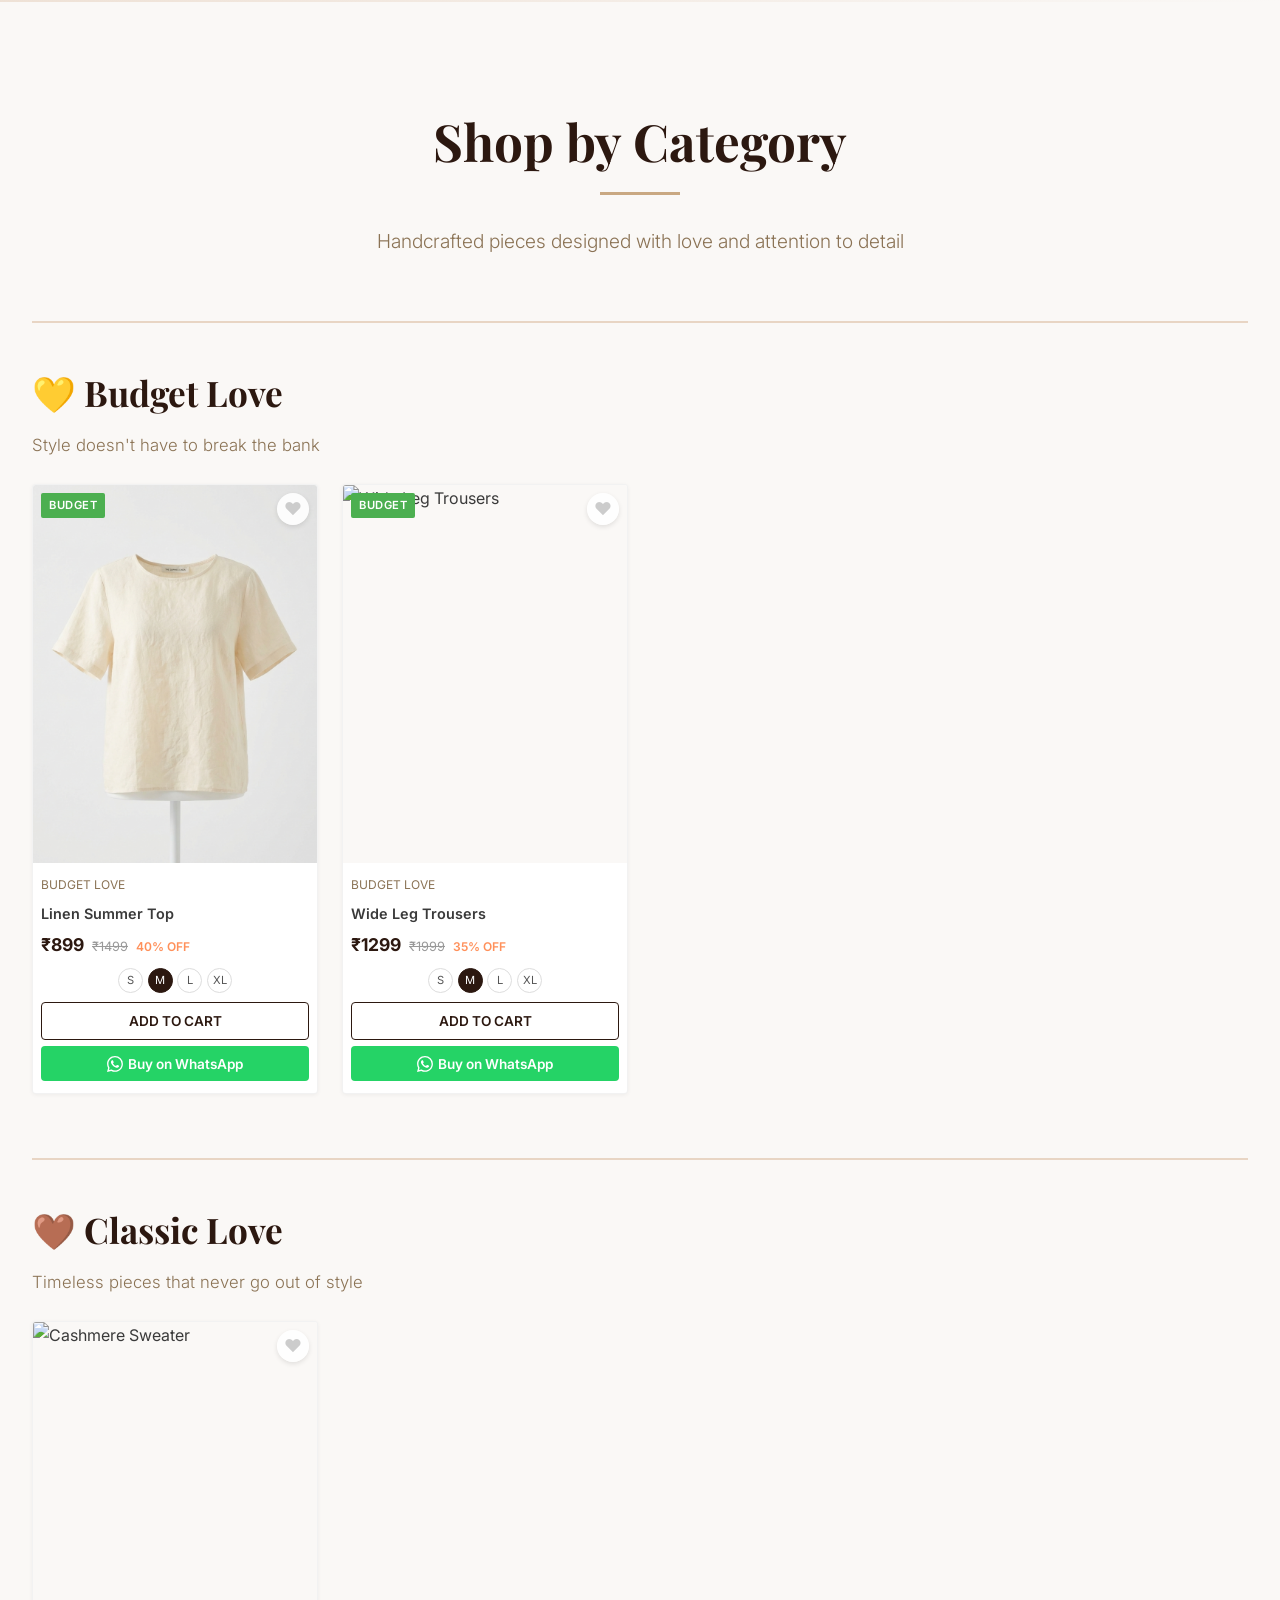
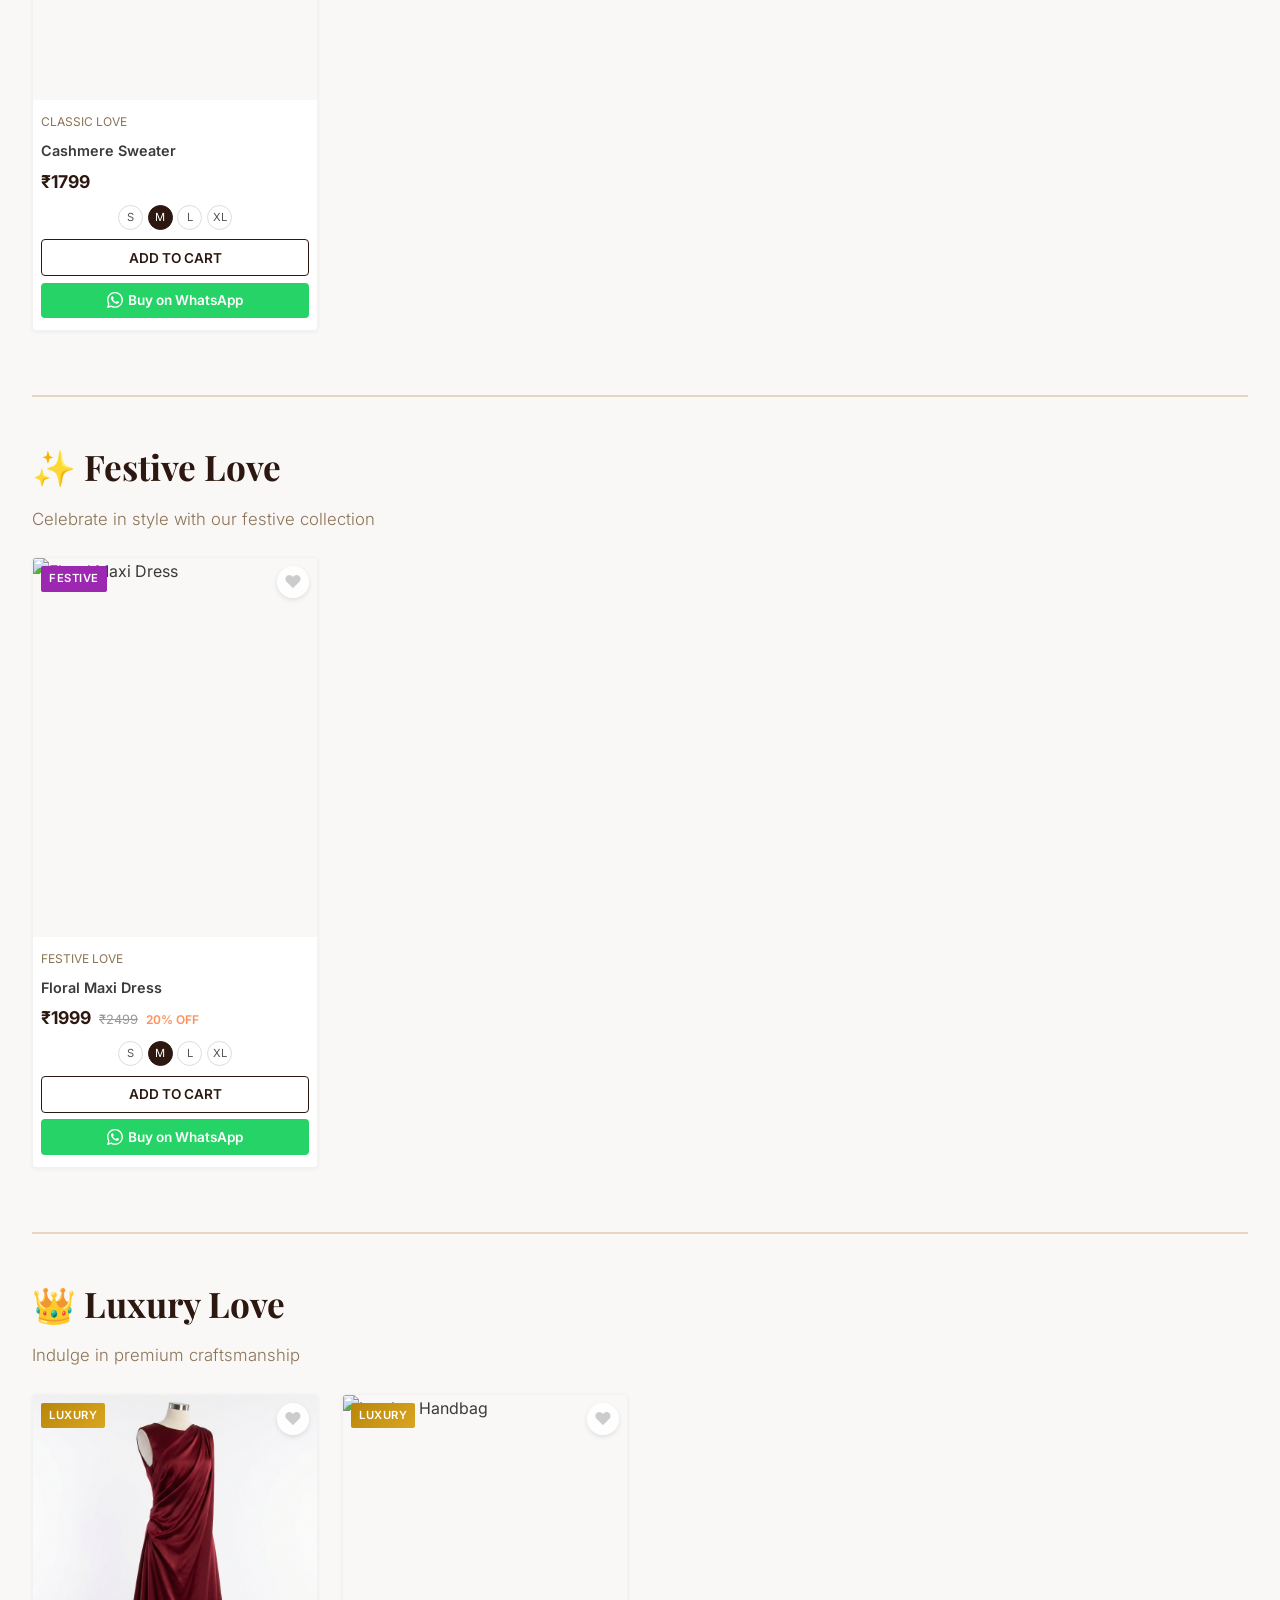
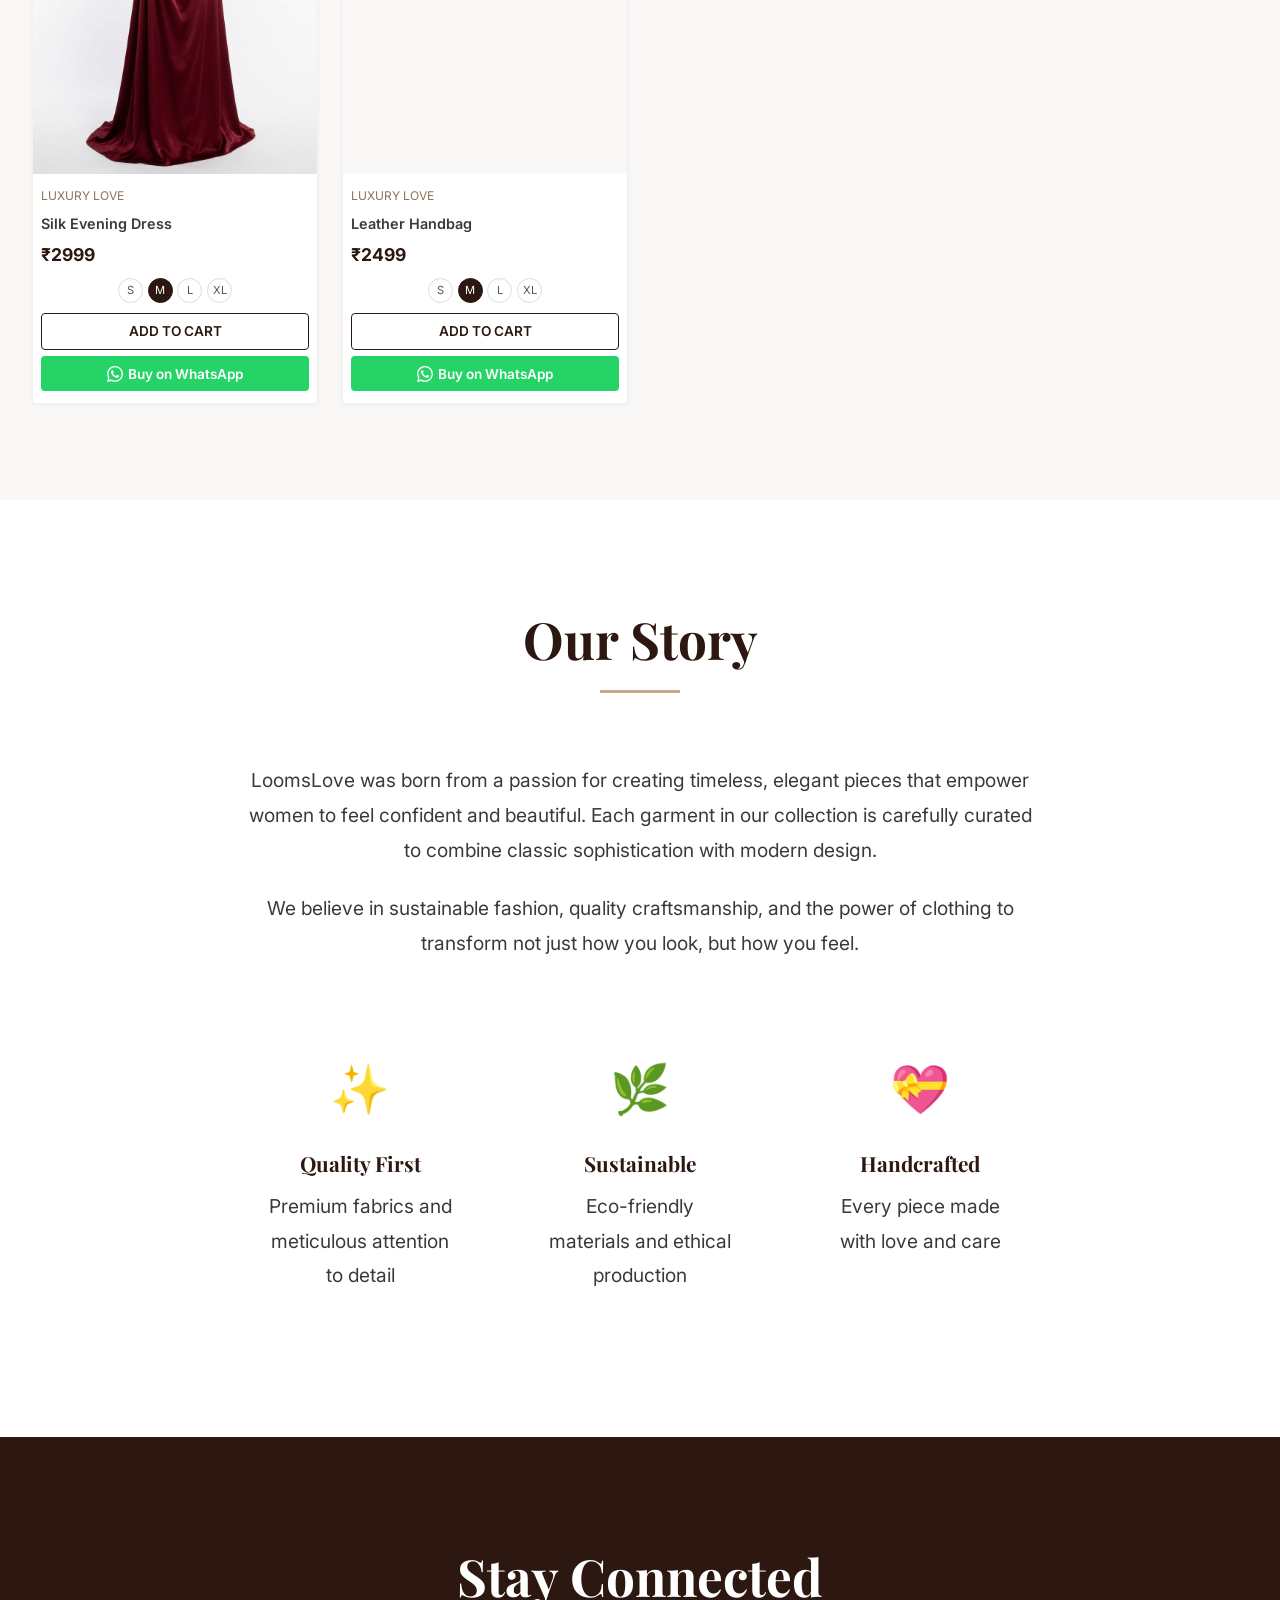
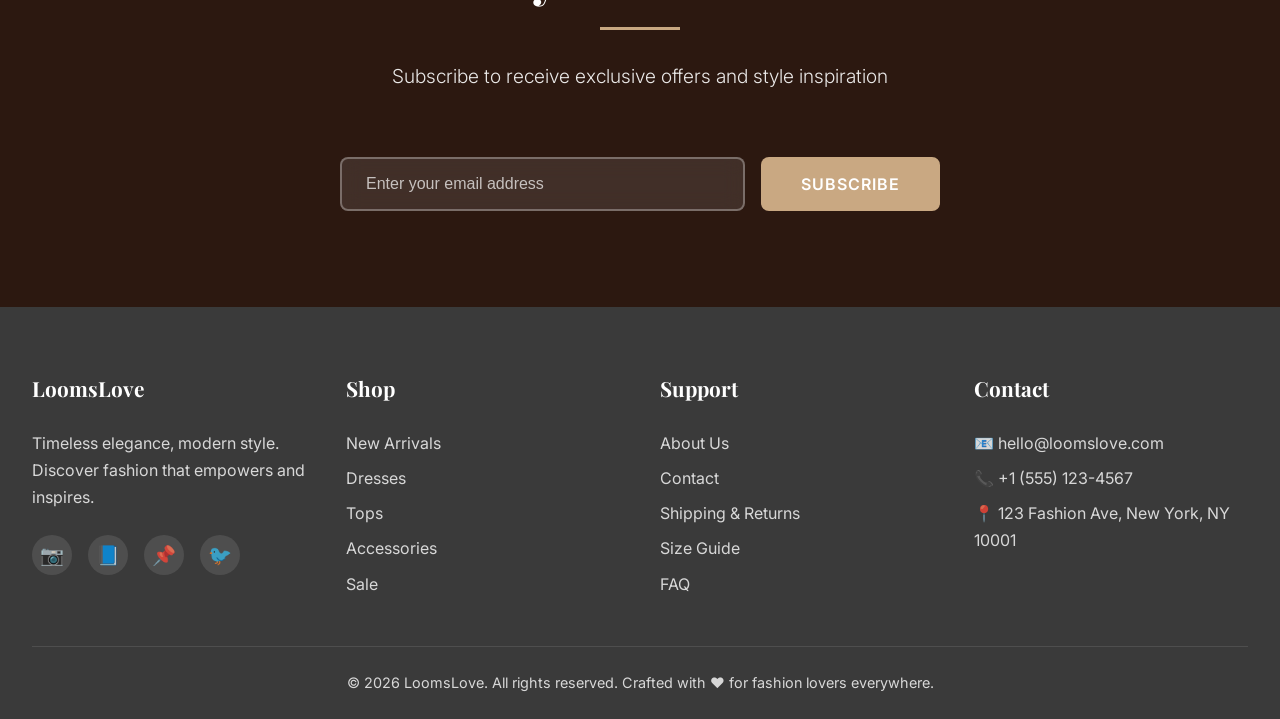
==== commit ff628fa4: "Update to compact Flipkart layout and add WhatsApp checkout" ====
--- a/index.html
+++ b/index.html
@@ -35,10 +35,15 @@
 
             <ul class="nav-links" id="navLinks">
                 <li><a href="#home">Home</a></li>
-                <li><a href="#collections">Collections</a></li>
-                <li><a href="#products">Shop</a></li>
+                <li><a href="#categories">Collections</a></li>
+                <li><a href="#shop">Shop</a></li>
                 <li><a href="#about">About</a></li>
-                <li><a href="#newsletter">Contact</a></li>
+                <li><a href="#contact">Contact</a></li>
+                <li>
+                    <a href="#" id="cartToggle" class="cart-icon">
+                        🛒 <span id="cartCount" class="cart-badge">0</span>
+                    </a>
+                </li>
             </ul>
 
             <button class="mobile-toggle" id="mobileToggle" aria-label="Toggle navigation">
@@ -117,33 +122,76 @@
             <h3 class="category-heading">💛 Budget Love</h3>
             <p class="category-tagline">Style doesn't have to break the bank</p>
             <div class="products-grid fade-in">
+                <!-- Product 1 -->
                 <div class="product-card">
                     <div class="product-image-wrapper">
                         <img src="images/product-2.jpg" alt="Linen Summer Top" class="product-image">
                         <span class="product-badge budget-badge">Budget</span>
-                        <span style="color:red; cursor:pointer;"
-                            onclick="addToWishlist('Linen Summer Top',899,'images/product-2.jpg')">❤</span>
+                        <div class="wishlist-btn"
+                            onclick="addToWishlist('Linen Summer Top',899,'images/product-2.jpg')">❤</div>
                     </div>
                     <div class="product-info">
+                        <p class="product-category">Budget Love</p>
                         <h3 class="product-name">Linen Summer Top</h3>
-                        <p class="product-category">Budget Love</p>
-                        <p class="product-price">₹899</p>
-                        <button onclick="addToCart('Linen Summer Top',899,'images/product-2.jpg')">Add to Cart</button>
-                    </div>
-                </div>
+                        <div class="product-price-row">
+                            <span class="product-price">₹899</span>
+                            <span class="product-price-original">₹1499</span>
+                            <span class="product-discount">40% OFF</span>
+                        </div>
+                        <div class="size-selector">
+                            <div class="size-btn">S</div>
+                            <div class="size-btn">M</div>
+                            <div class="size-btn">L</div>
+                            <div class="size-btn">XL</div>
+                        </div>
+                        <div class="product-actions">
+                            <button class="btn-add-cart"
+                                onclick="addToCart('Linen Summer Top',899,'images/product-2.jpg')">Add to Cart</button>
+                            <button class="btn-buy-whatsapp" onclick="buyOnWhatsApp('Linen Summer Top',899)">
+                                <svg xmlns="http://www.w3.org/2000/svg" width="16" height="16" fill="currentColor"
+                                    viewBox="0 0 16 16">
+                                    <path
+                                        d="M13.601 2.326A7.854 7.854 0 0 0 7.994 0C3.627 0 .068 3.558.064 7.926c0 1.399.366 2.76 1.057 3.965L0 16l4.204-1.102a7.933 7.933 0 0 0 3.79.965h.004c4.368 0 7.926-3.558 7.93-7.93A7.898 7.898 0 0 0 13.6 2.326zM7.994 14.521a6.573 6.573 0 0 1-3.356-.92l-.24-.144-2.494.654.666-2.433-.156-.251a6.56 6.56 0 0 1-1.007-3.505c0-3.626 2.957-6.584 6.591-6.584a6.56 6.56 0 0 1 4.66 1.931 6.557 6.557 0 0 1 1.928 4.66c-.004 3.639-2.961 6.592-6.592 6.592zm3.615-4.934c-.197-.099-1.17-.578-1.353-.646-.182-.065-.315-.099-.445.099-.133.197-.513.646-.627.775-.114.133-.232.148-.43.05-.197-.1-.836-.308-1.592-.985-.59-.525-.985-1.175-1.103-1.372-.114-.198-.011-.304.088-.403.087-.088.197-.232.296-.346.1-.114.133-.198.198-.33.065-.134.034-.248-.015-.347-.05-.099-.445-1.076-.612-1.47-.16-.389-.323-.335-.445-.34-.114-.007-.247-.007-.38-.007a.729.729 0 0 0-.529.247c-.182.198-.691.677-.691 1.654 0 .977.71 1.916.81 2.049.098.133 1.394 2.132 3.383 2.992.47.205.84.326 1.129.418.475.152.904.129 1.246.08.38-.058 1.171-.48 1.338-.943.164-.464.164-.86.114-.943-.049-.084-.182-.133-.38-.232z" />
+                                </svg> Buy on WhatsApp
+                            </button>
+                        </div>
+                    </div>
+                </div>
+
+                <!-- Product 2 -->
                 <div class="product-card">
                     <div class="product-image-wrapper">
                         <img src="images/product-5.jpg" alt="Wide Leg Trousers" class="product-image">
                         <span class="product-badge budget-badge">Budget</span>
-                        <span style="color:red; cursor:pointer;"
-                            onclick="addToWishlist('Wide Leg Trousers',1299,'images/product-5.jpg')">❤</span>
+                        <div class="wishlist-btn"
+                            onclick="addToWishlist('Wide Leg Trousers',1299,'images/product-5.jpg')">❤</div>
                     </div>
                     <div class="product-info">
+                        <p class="product-category">Budget Love</p>
                         <h3 class="product-name">Wide Leg Trousers</h3>
-                        <p class="product-category">Budget Love</p>
-                        <p class="product-price">₹1299</p>
-                        <button onclick="addToCart('Wide Leg Trousers',1299,'images/product-5.jpg')">Add to
-                            Cart</button>
+                        <div class="product-price-row">
+                            <span class="product-price">₹1299</span>
+                            <span class="product-price-original">₹1999</span>
+                            <span class="product-discount">35% OFF</span>
+                        </div>
+                        <div class="size-selector">
+                            <div class="size-btn">S</div>
+                            <div class="size-btn">M</div>
+                            <div class="size-btn">L</div>
+                            <div class="size-btn">XL</div>
+                        </div>
+                        <div class="product-actions">
+                            <button class="btn-add-cart"
+                                onclick="addToCart('Wide Leg Trousers',1299,'images/product-5.jpg')">Add to
+                                Cart</button>
+                            <button class="btn-buy-whatsapp" onclick="buyOnWhatsApp('Wide Leg Trousers',1299)">
+                                <svg xmlns="http://www.w3.org/2000/svg" width="16" height="16" fill="currentColor"
+                                    viewBox="0 0 16 16">
+                                    <path
+                                        d="M13.601 2.326A7.854 7.854 0 0 0 7.994 0C3.627 0 .068 3.558.064 7.926c0 1.399.366 2.76 1.057 3.965L0 16l4.204-1.102a7.933 7.933 0 0 0 3.79.965h.004c4.368 0 7.926-3.558 7.93-7.93A7.898 7.898 0 0 0 13.6 2.326zM7.994 14.521a6.573 6.573 0 0 1-3.356-.92l-.24-.144-2.494.654.666-2.433-.156-.251a6.56 6.56 0 0 1-1.007-3.505c0-3.626 2.957-6.584 6.591-6.584a6.56 6.56 0 0 1 4.66 1.931 6.557 6.557 0 0 1 1.928 4.66c-.004 3.639-2.961 6.592-6.592 6.592zm3.615-4.934c-.197-.099-1.17-.578-1.353-.646-.182-.065-.315-.099-.445.099-.133.197-.513.646-.627.775-.114.133-.232.148-.43.05-.197-.1-.836-.308-1.592-.985-.59-.525-.985-1.175-1.103-1.372-.114-.198-.011-.304.088-.403.087-.088.197-.232.296-.346.1-.114.133-.198.198-.33.065-.134.034-.248-.015-.347-.05-.099-.445-1.076-.612-1.47-.16-.389-.323-.335-.445-.34-.114-.007-.247-.007-.38-.007a.729.729 0 0 0-.529.247c-.182.198-.691.677-.691 1.654 0 .977.71 1.916.81 2.049.098.133 1.394 2.132 3.383 2.992.47.205.84.326 1.129.418.475.152.904.129 1.246.08.38-.058 1.171-.48 1.338-.943.164-.464.164-.86.114-.943-.049-.084-.182-.133-.38-.232z" />
+                                </svg> Buy on WhatsApp
+                            </button>
+                        </div>
                     </div>
                 </div>
             </div>
@@ -154,17 +202,36 @@
             <h3 class="category-heading">🤎 Classic Love</h3>
             <p class="category-tagline">Timeless pieces that never go out of style</p>
             <div class="products-grid fade-in">
+                <!-- Product 3 -->
                 <div class="product-card">
                     <div class="product-image-wrapper">
                         <img src="images/product-4.jpg" alt="Cashmere Sweater" class="product-image">
-                        <span style="color:red; cursor:pointer;"
-                            onclick="addToWishlist('Cashmere Sweater',1799,'images/product-4.jpg')">❤</span>
+                        <div class="wishlist-btn"
+                            onclick="addToWishlist('Cashmere Sweater',1799,'images/product-4.jpg')">❤</div>
                     </div>
                     <div class="product-info">
+                        <p class="product-category">Classic Love</p>
                         <h3 class="product-name">Cashmere Sweater</h3>
-                        <p class="product-category">Classic Love</p>
-                        <p class="product-price">₹1799</p>
-                        <button onclick="addToCart('Cashmere Sweater',1799,'images/product-4.jpg')">Add to Cart</button>
+                        <div class="product-price-row">
+                            <span class="product-price">₹1799</span>
+                        </div>
+                        <div class="size-selector">
+                            <div class="size-btn">S</div>
+                            <div class="size-btn">M</div>
+                            <div class="size-btn">L</div>
+                            <div class="size-btn">XL</div>
+                        </div>
+                        <div class="product-actions">
+                            <button class="btn-add-cart"
+                                onclick="addToCart('Cashmere Sweater',1799,'images/product-4.jpg')">Add to Cart</button>
+                            <button class="btn-buy-whatsapp" onclick="buyOnWhatsApp('Cashmere Sweater',1799)">
+                                <svg xmlns="http://www.w3.org/2000/svg" width="16" height="16" fill="currentColor"
+                                    viewBox="0 0 16 16">
+                                    <path
+                                        d="M13.601 2.326A7.854 7.854 0 0 0 7.994 0C3.627 0 .068 3.558.064 7.926c0 1.399.366 2.76 1.057 3.965L0 16l4.204-1.102a7.933 7.933 0 0 0 3.79.965h.004c4.368 0 7.926-3.558 7.93-7.93A7.898 7.898 0 0 0 13.6 2.326zM7.994 14.521a6.573 6.573 0 0 1-3.356-.92l-.24-.144-2.494.654.666-2.433-.156-.251a6.56 6.56 0 0 1-1.007-3.505c0-3.626 2.957-6.584 6.591-6.584a6.56 6.56 0 0 1 4.66 1.931 6.557 6.557 0 0 1 1.928 4.66c-.004 3.639-2.961 6.592-6.592 6.592zm3.615-4.934c-.197-.099-1.17-.578-1.353-.646-.182-.065-.315-.099-.445.099-.133.197-.513.646-.627.775-.114.133-.232.148-.43.05-.197-.1-.836-.308-1.592-.985-.59-.525-.985-1.175-1.103-1.372-.114-.198-.011-.304.088-.403.087-.088.197-.232.296-.346.1-.114.133-.198.198-.33.065-.134.034-.248-.015-.347-.05-.099-.445-1.076-.612-1.47-.16-.389-.323-.335-.445-.34-.114-.007-.247-.007-.38-.007a.729.729 0 0 0-.529.247c-.182.198-.691.677-.691 1.654 0 .977.71 1.916.81 2.049.098.133 1.394 2.132 3.383 2.992.47.205.84.326 1.129.418.475.152.904.129 1.246.08.38-.058 1.171-.48 1.338-.943.164-.464.164-.86.114-.943-.049-.084-.182-.133-.38-.232z" />
+                                </svg> Buy on WhatsApp
+                            </button>
+                        </div>
                     </div>
                 </div>
             </div>
@@ -175,19 +242,40 @@
             <h3 class="category-heading">✨ Festive Love</h3>
             <p class="category-tagline">Celebrate in style with our festive collection</p>
             <div class="products-grid fade-in">
+                <!-- Product 4 -->
                 <div class="product-card">
                     <div class="product-image-wrapper">
                         <img src="images/product-3.jpg" alt="Floral Maxi Dress" class="product-image">
                         <span class="product-badge festive-badge">Festive</span>
-                        <span style="color:red; cursor:pointer;"
-                            onclick="addToWishlist('Floral Maxi Dress',1999,'images/product-3.jpg')">❤</span>
+                        <div class="wishlist-btn"
+                            onclick="addToWishlist('Floral Maxi Dress',1999,'images/product-3.jpg')">❤</div>
                     </div>
                     <div class="product-info">
+                        <p class="product-category">Festive Love</p>
                         <h3 class="product-name">Floral Maxi Dress</h3>
-                        <p class="product-category">Festive Love</p>
-                        <p class="product-price">₹1999</p>
-                        <button onclick="addToCart('Floral Maxi Dress',1999,'images/product-3.jpg')">Add to
-                            Cart</button>
+                        <div class="product-price-row">
+                            <span class="product-price">₹1999</span>
+                            <span class="product-price-original">₹2499</span>
+                            <span class="product-discount">20% OFF</span>
+                        </div>
+                        <div class="size-selector">
+                            <div class="size-btn">S</div>
+                            <div class="size-btn">M</div>
+                            <div class="size-btn">L</div>
+                            <div class="size-btn">XL</div>
+                        </div>
+                        <div class="product-actions">
+                            <button class="btn-add-cart"
+                                onclick="addToCart('Floral Maxi Dress',1999,'images/product-3.jpg')">Add to
+                                Cart</button>
+                            <button class="btn-buy-whatsapp" onclick="buyOnWhatsApp('Floral Maxi Dress',1999)">
+                                <svg xmlns="http://www.w3.org/2000/svg" width="16" height="16" fill="currentColor"
+                                    viewBox="0 0 16 16">
+                                    <path
+                                        d="M13.601 2.326A7.854 7.854 0 0 0 7.994 0C3.627 0 .068 3.558.064 7.926c0 1.399.366 2.76 1.057 3.965L0 16l4.204-1.102a7.933 7.933 0 0 0 3.79.965h.004c4.368 0 7.926-3.558 7.93-7.93A7.898 7.898 0 0 0 13.6 2.326zM7.994 14.521a6.573 6.573 0 0 1-3.356-.92l-.24-.144-2.494.654.666-2.433-.156-.251a6.56 6.56 0 0 1-1.007-3.505c0-3.626 2.957-6.584 6.591-6.584a6.56 6.56 0 0 1 4.66 1.931 6.557 6.557 0 0 1 1.928 4.66c-.004 3.639-2.961 6.592-6.592 6.592zm3.615-4.934c-.197-.099-1.17-.578-1.353-.646-.182-.065-.315-.099-.445.099-.133.197-.513.646-.627.775-.114.133-.232.148-.43.05-.197-.1-.836-.308-1.592-.985-.59-.525-.985-1.175-1.103-1.372-.114-.198-.011-.304.088-.403.087-.088.197-.232.296-.346.1-.114.133-.198.198-.33.065-.134.034-.248-.015-.347-.05-.099-.445-1.076-.612-1.47-.16-.389-.323-.335-.445-.34-.114-.007-.247-.007-.38-.007a.729.729 0 0 0-.529.247c-.182.198-.691.677-.691 1.654 0 .977.71 1.916.81 2.049.098.133 1.394 2.132 3.383 2.992.47.205.84.326 1.129.418.475.152.904.129 1.246.08.38-.058 1.171-.48 1.338-.943.164-.464.164-.86.114-.943-.049-.084-.182-.133-.38-.232z" />
+                                </svg> Buy on WhatsApp
+                            </button>
+                        </div>
                     </div>
                 </div>
             </div>
@@ -198,33 +286,72 @@
             <h3 class="category-heading">👑 Luxury Love</h3>
             <p class="category-tagline">Indulge in premium craftsmanship</p>
             <div class="products-grid fade-in">
+                <!-- Product 5 -->
                 <div class="product-card">
                     <div class="product-image-wrapper">
                         <img src="images/product-1.jpg" alt="Silk Evening Dress" class="product-image">
                         <span class="product-badge luxury-badge">Luxury</span>
-                        <span style="color:red; cursor:pointer;"
-                            onclick="addToWishlist('Silk Evening Dress',2999,'images/product-1.jpg')">❤</span>
+                        <div class="wishlist-btn"
+                            onclick="addToWishlist('Silk Evening Dress',2999,'images/product-1.jpg')">❤</div>
                     </div>
                     <div class="product-info">
+                        <p class="product-category">Luxury Love</p>
                         <h3 class="product-name">Silk Evening Dress</h3>
-                        <p class="product-category">Luxury Love</p>
-                        <p class="product-price">₹2999</p>
-                        <button onclick="addToCart('Silk Evening Dress',2999,'images/product-1.jpg')">Add to
-                            Cart</button>
-                    </div>
-                </div>
+                        <div class="product-price-row">
+                            <span class="product-price">₹2999</span>
+                        </div>
+                        <div class="size-selector">
+                            <div class="size-btn">S</div>
+                            <div class="size-btn">M</div>
+                            <div class="size-btn">L</div>
+                            <div class="size-btn">XL</div>
+                        </div>
+                        <div class="product-actions">
+                            <button class="btn-add-cart"
+                                onclick="addToCart('Silk Evening Dress',2999,'images/product-1.jpg')">Add to
+                                Cart</button>
+                            <button class="btn-buy-whatsapp" onclick="buyOnWhatsApp('Silk Evening Dress',2999)">
+                                <svg xmlns="http://www.w3.org/2000/svg" width="16" height="16" fill="currentColor"
+                                    viewBox="0 0 16 16">
+                                    <path
+                                        d="M13.601 2.326A7.854 7.854 0 0 0 7.994 0C3.627 0 .068 3.558.064 7.926c0 1.399.366 2.76 1.057 3.965L0 16l4.204-1.102a7.933 7.933 0 0 0 3.79.965h.004c4.368 0 7.926-3.558 7.93-7.93A7.898 7.898 0 0 0 13.6 2.326zM7.994 14.521a6.573 6.573 0 0 1-3.356-.92l-.24-.144-2.494.654.666-2.433-.156-.251a6.56 6.56 0 0 1-1.007-3.505c0-3.626 2.957-6.584 6.591-6.584a6.56 6.56 0 0 1 4.66 1.931 6.557 6.557 0 0 1 1.928 4.66c-.004 3.639-2.961 6.592-6.592 6.592zm3.615-4.934c-.197-.099-1.17-.578-1.353-.646-.182-.065-.315-.099-.445.099-.133.197-.513.646-.627.775-.114.133-.232.148-.43.05-.197-.1-.836-.308-1.592-.985-.59-.525-.985-1.175-1.103-1.372-.114-.198-.011-.304.088-.403.087-.088.197-.232.296-.346.1-.114.133-.198.198-.33.065-.134.034-.248-.015-.347-.05-.099-.445-1.076-.612-1.47-.16-.389-.323-.335-.445-.34-.114-.007-.247-.007-.38-.007a.729.729 0 0 0-.529.247c-.182.198-.691.677-.691 1.654 0 .977.71 1.916.81 2.049.098.133 1.394 2.132 3.383 2.992.47.205.84.326 1.129.418.475.152.904.129 1.246.08.38-.058 1.171-.48 1.338-.943.164-.464.164-.86.114-.943-.049-.084-.182-.133-.38-.232z" />
+                                </svg> Buy on WhatsApp
+                            </button>
+                        </div>
+                    </div>
+                </div>
+
+                <!-- Product 6 -->
                 <div class="product-card">
                     <div class="product-image-wrapper">
                         <img src="images/product-6.jpg" alt="Leather Handbag" class="product-image">
                         <span class="product-badge luxury-badge">Luxury</span>
-                        <span style="color:red; cursor:pointer;"
-                            onclick="addToWishlist('Leather Handbag',2499,'images/product-6.jpg')">❤</span>
+                        <div class="wishlist-btn"
+                            onclick="addToWishlist('Leather Handbag',2499,'images/product-6.jpg')">❤</div>
                     </div>
                     <div class="product-info">
+                        <p class="product-category">Luxury Love</p>
                         <h3 class="product-name">Leather Handbag</h3>
-                        <p class="product-category">Luxury Love</p>
-                        <p class="product-price">₹2499</p>
-                        <button onclick="addToCart('Leather Handbag',2499,'images/product-6.jpg')">Add to Cart</button>
+                        <div class="product-price-row">
+                            <span class="product-price">₹2499</span>
+                        </div>
+                        <div class="size-selector">
+                            <div class="size-btn">S</div>
+                            <div class="size-btn">M</div>
+                            <div class="size-btn">L</div>
+                            <div class="size-btn">XL</div>
+                        </div>
+                        <div class="product-actions">
+                            <button class="btn-add-cart"
+                                onclick="addToCart('Leather Handbag',2499,'images/product-6.jpg')">Add to Cart</button>
+                            <button class="btn-buy-whatsapp" onclick="buyOnWhatsApp('Leather Handbag',2499)">
+                                <svg xmlns="http://www.w3.org/2000/svg" width="16" height="16" fill="currentColor"
+                                    viewBox="0 0 16 16">
+                                    <path
+                                        d="M13.601 2.326A7.854 7.854 0 0 0 7.994 0C3.627 0 .068 3.558.064 7.926c0 1.399.366 2.76 1.057 3.965L0 16l4.204-1.102a7.933 7.933 0 0 0 3.79.965h.004c4.368 0 7.926-3.558 7.93-7.93A7.898 7.898 0 0 0 13.6 2.326zM7.994 14.521a6.573 6.573 0 0 1-3.356-.92l-.24-.144-2.494.654.666-2.433-.156-.251a6.56 6.56 0 0 1-1.007-3.505c0-3.626 2.957-6.584 6.591-6.584a6.56 6.56 0 0 1 4.66 1.931 6.557 6.557 0 0 1 1.928 4.66c-.004 3.639-2.961 6.592-6.592 6.592zm3.615-4.934c-.197-.099-1.17-.578-1.353-.646-.182-.065-.315-.099-.445.099-.133.197-.513.646-.627.775-.114.133-.232.148-.43.05-.197-.1-.836-.308-1.592-.985-.59-.525-.985-1.175-1.103-1.372-.114-.198-.011-.304.088-.403.087-.088.197-.232.296-.346.1-.114.133-.198.198-.33.065-.134.034-.248-.015-.347-.05-.099-.445-1.076-.612-1.47-.16-.389-.323-.335-.445-.34-.114-.007-.247-.007-.38-.007a.729.729 0 0 0-.529.247c-.182.198-.691.677-.691 1.654 0 .977.71 1.916.81 2.049.098.133 1.394 2.132 3.383 2.992.47.205.84.326 1.129.418.475.152.904.129 1.246.08.38-.058 1.171-.48 1.338-.943.164-.464.164-.86.114-.943-.049-.084-.182-.133-.38-.232z" />
+                                </svg> Buy on WhatsApp
+                            </button>
+                        </div>
                     </div>
                 </div>
             </div>
@@ -274,6 +401,31 @@
             <button type="submit" class="newsletter-button">Subscribe</button>
         </form>
     </section>
+
+    <!-- Slide-in Cart Sidebar -->
+    <div class="cart-overlay" id="cartOverlay"></div>
+    <div class="cart-sidebar" id="cartSidebar">
+        <div class="cart-header">
+            <h2>Your Cart</h2>
+            <button class="close-cart" id="closeCart">✕</button>
+        </div>
+        <div class="cart-items" id="cartItemsContainer">
+            <!-- Cart items will be injected here by JS -->
+            <p class="empty-cart-msg">Your cart is empty.</p>
+        </div>
+        <div class="cart-footer">
+            <div class="cart-total">
+                <span>Total:</span>
+                <span id="cartTotalAmt">₹0</span>
+            </div>
+            <button class="btn-buy-whatsapp" id="checkoutWhatsappBtn" style="padding: 1rem; font-size: 1rem;">
+                <svg xmlns="http://www.w3.org/2000/svg" width="18" height="18" fill="currentColor" viewBox="0 0 16 16">
+                    <path
+                        d="M13.601 2.326A7.854 7.854 0 0 0 7.994 0C3.627 0 .068 3.558.064 7.926c0 1.399.366 2.76 1.057 3.965L0 16l4.204-1.102a7.933 7.933 0 0 0 3.79.965h.004c4.368 0 7.926-3.558 7.93-7.93A7.898 7.898 0 0 0 13.6 2.326zM7.994 14.521a6.573 6.573 0 0 1-3.356-.92l-.24-.144-2.494.654.666-2.433-.156-.251a6.56 6.56 0 0 1-1.007-3.505c0-3.626 2.957-6.584 6.591-6.584a6.56 6.56 0 0 1 4.66 1.931 6.557 6.557 0 0 1 1.928 4.66c-.004 3.639-2.961 6.592-6.592 6.592zm3.615-4.934c-.197-.099-1.17-.578-1.353-.646-.182-.065-.315-.099-.445.099-.133.197-.513.646-.627.775-.114.133-.232.148-.43.05-.197-.1-.836-.308-1.592-.985-.59-.525-.985-1.175-1.103-1.372-.114-.198-.011-.304.088-.403.087-.088.197-.232.296-.346.1-.114.133-.198.198-.33.065-.134.034-.248-.015-.347-.05-.099-.445-1.076-.612-1.47-.16-.389-.323-.335-.445-.34-.114-.007-.247-.007-.38-.007a.729.729 0 0 0-.529.247c-.182.198-.691.677-.691 1.654 0 .977.71 1.916.81 2.049.098.133 1.394 2.132 3.383 2.992.47.205.84.326 1.129.418.475.152.904.129 1.246.08.38-.058 1.171-.48 1.338-.943.164-.464.164-.86.114-.943-.049-.084-.182-.133-.38-.232z" />
+                </svg> Order on WhatsApp
+            </button>
+        </div>
+    </div>
 
     <!-- Footer -->
     <footer class="footer">
@@ -345,6 +497,15 @@
             alert(name + " added to Wishlist");
         }
     </script>
+    <!-- Floating WhatsApp Icon -->
+    <a href="https://wa.me/919946470735" class="whatsapp-float" target="_blank" rel="noopener noreferrer"
+        aria-label="Chat on WhatsApp">
+        <svg xmlns="http://www.w3.org/2000/svg" width="30" height="30" fill="currentColor" viewBox="0 0 16 16">
+            <path
+                d="M13.601 2.326A7.854 7.854 0 0 0 7.994 0C3.627 0 .068 3.558.064 7.926c0 1.399.366 2.76 1.057 3.965L0 16l4.204-1.102a7.933 7.933 0 0 0 3.79.965h.004c4.368 0 7.926-3.558 7.93-7.93A7.898 7.898 0 0 0 13.6 2.326zM7.994 14.521a6.573 6.573 0 0 1-3.356-.92l-.24-.144-2.494.654.666-2.433-.156-.251a6.56 6.56 0 0 1-1.007-3.505c0-3.626 2.957-6.584 6.591-6.584a6.56 6.56 0 0 1 4.66 1.931 6.557 6.557 0 0 1 1.928 4.66c-.004 3.639-2.961 6.592-6.592 6.592zm3.615-4.934c-.197-.099-1.17-.578-1.353-.646-.182-.065-.315-.099-.445.099-.133.197-.513.646-.627.775-.114.133-.232.148-.43.05-.197-.1-.836-.308-1.592-.985-.59-.525-.985-1.175-1.103-1.372-.114-.198-.011-.304.088-.403.087-.088.197-.232.296-.346.1-.114.133-.198.198-.33.065-.134.034-.248-.015-.347-.05-.099-.445-1.076-.612-1.47-.16-.389-.323-.335-.445-.34-.114-.007-.247-.007-.38-.007a.729.729 0 0 0-.529.247c-.182.198-.691.677-.691 1.654 0 .977.71 1.916.81 2.049.098.133 1.394 2.132 3.383 2.992.47.205.84.326 1.129.418.475.152.904.129 1.246.08.38-.058 1.171-.48 1.338-.943.164-.464.164-.86.114-.943-.049-.084-.182-.133-.38-.232z" />
+        </svg>
+    </a>
+
 </body>
 
 </html>
--- a/css/styles.css
+++ b/css/styles.css
@@ -20,16 +20,16 @@
   --color-charcoal: #3A3A3A;
   --color-gray-light: #F5F5F5;
   --color-gray-medium: #D1D1D1;
-  
+
   /* Gradients */
   --gradient-hero: linear-gradient(135deg, rgba(44, 24, 16, 0.95) 0%, rgba(139, 115, 85, 0.85) 100%);
   --gradient-overlay: linear-gradient(180deg, transparent 0%, rgba(0, 0, 0, 0.4) 100%);
   --gradient-shimmer: linear-gradient(90deg, transparent, rgba(255, 255, 255, 0.2), transparent);
-  
+
   /* Typography */
   --font-heading: 'Playfair Display', serif;
   --font-body: 'Inter', sans-serif;
-  
+
   /* Spacing Scale */
   --space-xs: 0.5rem;
   --space-sm: 1rem;
@@ -37,18 +37,18 @@
   --space-lg: 2.5rem;
   --space-xl: 4rem;
   --space-2xl: 6rem;
-  
+
   /* Effects */
   --shadow-sm: 0 2px 8px rgba(0, 0, 0, 0.08);
   --shadow-md: 0 4px 16px rgba(0, 0, 0, 0.12);
   --shadow-lg: 0 8px 32px rgba(0, 0, 0, 0.16);
   --shadow-hover: 0 12px 48px rgba(0, 0, 0, 0.2);
-  
+
   /* Transitions */
   --transition-fast: 200ms cubic-bezier(0.4, 0, 0.2, 1);
   --transition-base: 350ms cubic-bezier(0.4, 0, 0.2, 1);
   --transition-slow: 500ms cubic-bezier(0.4, 0, 0.2, 1);
-  
+
   /* Border Radius */
   --radius-sm: 4px;
   --radius-md: 8px;
@@ -59,7 +59,9 @@
 /* ============================================
    RESET & BASE STYLES
    ============================================ */
-*, *::before, *::after {
+*,
+*::before,
+*::after {
   margin: 0;
   padding: 0;
   box-sizing: border-box;
@@ -202,8 +204,13 @@
 }
 
 @keyframes patternMove {
-  0% { transform: translate(0, 0); }
-  100% { transform: translate(60px, 60px); }
+  0% {
+    transform: translate(0, 0);
+  }
+
+  100% {
+    transform: translate(60px, 60px);
+  }
 }
 
 .hero-content {
@@ -221,6 +228,7 @@
     opacity: 0;
     transform: translateY(40px);
   }
+
   to {
     opacity: 1;
     transform: translateY(0);
@@ -321,35 +329,55 @@
 }
 
 /* ============================================
-   PRODUCT GRID
+   PRODUCT GRID (Compact, 4 per row)
    ============================================ */
 .products-grid {
   display: grid;
-  grid-template-columns: repeat(auto-fit, minmax(300px, 1fr));
-  gap: var(--space-lg);
-  margin-top: var(--space-xl);
+  grid-template-columns: repeat(2, 1fr);
+  /* 2 per row on mobile */
+  gap: var(--space-sm);
+  margin-top: var(--space-md);
+}
+
+@media (min-width: 640px) {
+  .products-grid {
+    grid-template-columns: repeat(3, 1fr);
+    gap: var(--space-md);
+  }
+}
+
+@media (min-width: 1024px) {
+  .products-grid {
+    grid-template-columns: repeat(4, 1fr);
+    /* 4 per row on desktop */
+  }
 }
 
 .product-card {
   background: var(--color-white);
-  border-radius: var(--radius-lg);
+  border-radius: var(--radius-sm);
   overflow: hidden;
-  box-shadow: var(--shadow-sm);
-  transition: all var(--transition-base);
+  box-shadow: 0 1px 4px rgba(0, 0, 0, 0.05);
+  /* Subtle border/shadow */
+  border: 1px solid rgba(0, 0, 0, 0.05);
+  transition: all var(--transition-fast);
   cursor: pointer;
   position: relative;
+  display: flex;
+  flex-direction: column;
 }
 
 .product-card:hover {
-  transform: translateY(-10px);
-  box-shadow: var(--shadow-hover);
+  transform: translateY(-4px);
+  box-shadow: var(--shadow-md);
 }
 
 .product-image-wrapper {
   position: relative;
   overflow: hidden;
   aspect-ratio: 3/4;
-  background: var(--color-gray-light);
+  /* Classic portrait ratio for clothing */
+  background: var(--color-off-white);
 }
 
 .product-image {
@@ -365,41 +393,168 @@
 
 .product-badge {
   position: absolute;
-  top: 1rem;
-  right: 1rem;
+  top: 0.5rem;
+  left: 0.5rem;
   background: var(--color-accent);
   color: var(--color-white);
-  padding: 0.5rem 1rem;
-  border-radius: var(--radius-md);
+  padding: 0.2rem 0.5rem;
+  border-radius: 2px;
+  font-size: 0.7rem;
+  font-weight: 600;
+  text-transform: uppercase;
+  letter-spacing: 0.5px;
+}
+
+/* Wishlist icon on product image */
+.product-image-wrapper .wishlist-btn {
+  position: absolute;
+  top: 0.5rem;
+  right: 0.5rem;
+  background: rgba(255, 255, 255, 0.9);
+  border-radius: 50%;
+  width: 32px;
+  height: 32px;
+  display: flex;
+  align-items: center;
+  justify-content: center;
+  color: #ccc;
+  /* Default grey heart */
+  font-size: 1.1rem;
+  box-shadow: 0 2px 5px rgba(0, 0, 0, 0.1);
+  transition: color var(--transition-fast);
+}
+
+.product-image-wrapper .wishlist-btn:hover {
+  color: #ff3366;
+  /* Red on hover */
+}
+
+.product-info {
+  padding: 0.75rem 0.5rem;
+  display: flex;
+  flex-direction: column;
+  flex-grow: 1;
+}
+
+.product-name {
+  font-family: var(--font-body);
+  font-size: 0.9rem;
+  font-weight: 600;
+  color: var(--color-charcoal);
+  margin-bottom: 0.2rem;
+  white-space: nowrap;
+  overflow: hidden;
+  text-overflow: ellipsis;
+}
+
+.product-category {
+  font-size: 0.75rem;
+  color: var(--color-secondary);
+  margin-bottom: 0.4rem;
+  text-transform: uppercase;
+}
+
+.product-price-row {
+  display: flex;
+  align-items: baseline;
+  gap: 0.5rem;
+  margin-bottom: 0.5rem;
+}
+
+.product-price {
+  font-size: 1.1rem;
+  font-weight: 700;
+  color: var(--color-primary);
+}
+
+.product-price-original {
+  font-size: 0.8rem;
+  color: #999;
+  text-decoration: line-through;
+}
+
+.product-discount {
+  font-size: 0.75rem;
+  color: #ff905a;
+  font-weight: 600;
+}
+
+/* Action Buttons Container under product */
+.product-actions {
+  display: flex;
+  flex-direction: column;
+  gap: 0.4rem;
+  margin-top: auto;
+}
+
+.btn-add-cart {
+  width: 100%;
+  padding: 0.6rem;
+  background: var(--color-white);
+  border: 1px solid var(--color-primary);
+  color: var(--color-primary);
   font-size: 0.85rem;
   font-weight: 600;
   text-transform: uppercase;
-  letter-spacing: 1px;
-}
-
-.product-info {
-  padding: var(--space-md);
-}
-
-.product-name {
-  font-family: var(--font-heading);
-  font-size: 1.5rem;
-  color: var(--color-primary);
-  margin-bottom: var(--space-xs);
-}
-
-.product-category {
-  font-size: 0.9rem;
-  color: var(--color-secondary);
-  margin-bottom: var(--space-sm);
-  text-transform: uppercase;
-  letter-spacing: 1px;
-}
-
-.product-price {
-  font-size: 1.4rem;
-  font-weight: 700;
-  color: var(--color-charcoal);
+  border-radius: 4px;
+}
+
+.btn-add-cart:hover {
+  background: var(--color-primary);
+  color: var(--color-white);
+}
+
+.btn-buy-whatsapp {
+  width: 100%;
+  padding: 0.6rem;
+  background: #25D366;
+  /* WhatsApp Green */
+  color: white;
+  border: none;
+  font-size: 0.85rem;
+  font-weight: 600;
+  display: flex;
+  align-items: center;
+  justify-content: center;
+  gap: 5px;
+  border-radius: 4px;
+}
+
+.btn-buy-whatsapp:hover {
+  background: #128C7E;
+}
+
+/* Size Selectors */
+.size-selector {
+  display: flex;
+  justify-content: center;
+  gap: 0.3rem;
+  margin-bottom: 0.6rem;
+}
+
+.size-btn {
+  width: 25px;
+  height: 25px;
+  border-radius: 50%;
+  border: 1px solid #ddd;
+  background: white;
+  color: #555;
+  font-size: 0.7rem;
+  display: flex;
+  align-items: center;
+  justify-content: center;
+  cursor: pointer;
+  transition: all 0.2s;
+}
+
+.size-btn:hover {
+  border-color: var(--color-primary);
+}
+
+.size-btn.selected {
+  background: var(--color-primary);
+  color: white;
+  border-color: var(--color-primary);
 }
 
 /* ============================================
@@ -695,6 +850,221 @@
   padding-top: var(--space-md);
   border-top: 1px solid rgba(255, 255, 255, 0.1);
   font-size: 0.9rem;
+}
+
+/* ============================================
+   WHATSAPP FLOATING ICON
+   ============================================ */
+.whatsapp-float {
+  position: fixed;
+  width: 60px;
+  height: 60px;
+  bottom: 30px;
+  right: 30px;
+  background-color: #25d366;
+  color: #FFF;
+  border-radius: 50px;
+  text-align: center;
+  font-size: 30px;
+  box-shadow: 2px 2px 10px rgba(0, 0, 0, 0.2);
+  z-index: 1000;
+  display: flex;
+  align-items: center;
+  justify-content: center;
+  transition: all 0.3s ease;
+}
+
+.whatsapp-float:hover {
+  background-color: #128C7E;
+  transform: scale(1.1);
+  box-shadow: 2px 2px 15px rgba(0, 0, 0, 0.3);
+}
+
+/* ============================================
+   CART UI STYLES
+   ============================================ */
+/* Cart Nav Icon */
+.cart-icon {
+  position: relative;
+  display: inline-flex;
+  align-items: center;
+  font-size: 1.2rem;
+  text-decoration: none;
+}
+
+.cart-badge {
+  position: absolute;
+  top: -8px;
+  right: -10px;
+  background: var(--color-accent);
+  color: white;
+  min-width: 18px;
+  height: 18px;
+  border-radius: 9px;
+  font-size: 0.7rem;
+  font-weight: bold;
+  display: flex;
+  align-items: center;
+  justify-content: center;
+  padding: 0 4px;
+}
+
+/* Cart Sidebar Overlay */
+.cart-overlay {
+  position: fixed;
+  top: 0;
+  left: 0;
+  width: 100vw;
+  height: 100vh;
+  background: rgba(0, 0, 0, 0.5);
+  z-index: 1001;
+  opacity: 0;
+  visibility: hidden;
+  transition: all 0.3s ease;
+}
+
+.cart-overlay.active {
+  opacity: 1;
+  visibility: visible;
+}
+
+/* Cart Sidebar Container */
+.cart-sidebar {
+  position: fixed;
+  top: 0;
+  right: -400px;
+  width: 100%;
+  max-width: 400px;
+  height: 100vh;
+  background: var(--color-white);
+  z-index: 1002;
+  box-shadow: -5px 0 15px rgba(0, 0, 0, 0.1);
+  display: flex;
+  flex-direction: column;
+  transition: right 0.3s ease;
+}
+
+.cart-sidebar.active {
+  right: 0;
+}
+
+/* Cart Header */
+.cart-header {
+  display: flex;
+  justify-content: space-between;
+  align-items: center;
+  padding: var(--space-md);
+  border-bottom: 1px solid var(--color-gray-light);
+}
+
+.cart-header h2 {
+  font-size: 1.5rem;
+  color: var(--color-charcoal);
+  margin: 0;
+}
+
+.close-cart {
+  background: none;
+  border: none;
+  font-size: 1.5rem;
+  color: var(--color-secondary);
+  cursor: pointer;
+}
+
+.close-cart:hover {
+  color: var(--color-primary);
+}
+
+/* Cart Items Container */
+.cart-items {
+  flex: 1;
+  overflow-y: auto;
+  padding: var(--space-md);
+  display: flex;
+  flex-direction: column;
+  gap: var(--space-sm);
+}
+
+.empty-cart-msg {
+  text-align: center;
+  color: var(--color-secondary);
+  margin-top: var(--space-xl);
+}
+
+/* Individual Cart Item */
+.cart-item {
+  display: flex;
+  gap: 1rem;
+  background: var(--color-off-white);
+  padding: 0.75rem;
+  border-radius: var(--radius-sm);
+  position: relative;
+}
+
+.cart-item-img {
+  width: 70px;
+  height: 90px;
+  object-fit: cover;
+  border-radius: 4px;
+}
+
+.cart-item-details {
+  flex: 1;
+  display: flex;
+  flex-direction: column;
+}
+
+.cart-item-name {
+  font-size: 0.95rem;
+  font-weight: 600;
+  color: var(--color-charcoal);
+  margin-bottom: 0.2rem;
+}
+
+.cart-item-size {
+  font-size: 0.8rem;
+  color: var(--color-secondary);
+  margin-bottom: 0.4rem;
+}
+
+.cart-item-price {
+  font-size: 1rem;
+  font-weight: 700;
+  color: var(--color-primary);
+  margin-top: auto;
+}
+
+.remove-item {
+  position: absolute;
+  top: 0.5rem;
+  right: 0.5rem;
+  background: none;
+  border: none;
+  color: #ff4444;
+  font-size: 1.2rem;
+  cursor: pointer;
+  width: 24px;
+  height: 24px;
+  display: flex;
+  align-items: center;
+  justify-content: center;
+}
+
+/* Cart Footer */
+.cart-footer {
+  padding: var(--space-md);
+  border-top: 1px solid var(--color-gray-light);
+  background: var(--color-white);
+}
+
+.cart-total {
+  display: flex;
+  justify-content: space-between;
+  align-items: center;
+  font-size: 1.2rem;
+  font-weight: 700;
+  margin-bottom: var(--space-md);
+  color: var(--color-charcoal);
 }
 
 /* ============================================
@@ -728,39 +1098,39 @@
     transform: translateY(-200%);
     transition: transform var(--transition-base);
   }
-  
+
   .nav-links.active {
     transform: translateY(0);
   }
-  
+
   .mobile-toggle {
     display: flex;
   }
-  
+
   .mobile-toggle.active span:nth-child(1) {
     transform: rotate(45deg) translate(7px, 7px);
   }
-  
+
   .mobile-toggle.active span:nth-child(2) {
     opacity: 0;
   }
-  
+
   .mobile-toggle.active span:nth-child(3) {
     transform: rotate(-45deg) translate(6px, -6px);
   }
-  
+
   .section {
     padding: var(--space-xl) 1rem;
   }
-  
+
   .products-grid {
     grid-template-columns: 1fr;
   }
-  
+
   .newsletter-form {
     flex-direction: column;
   }
-  
+
   .newsletter-input {
     width: 100%;
   }
@@ -770,12 +1140,12 @@
   .logo {
     font-size: 1.5rem;
   }
-  
+
   .hero {
     min-height: 500px;
   }
-  
+
   .section-title {
     font-size: 2rem;
   }
-}
+}
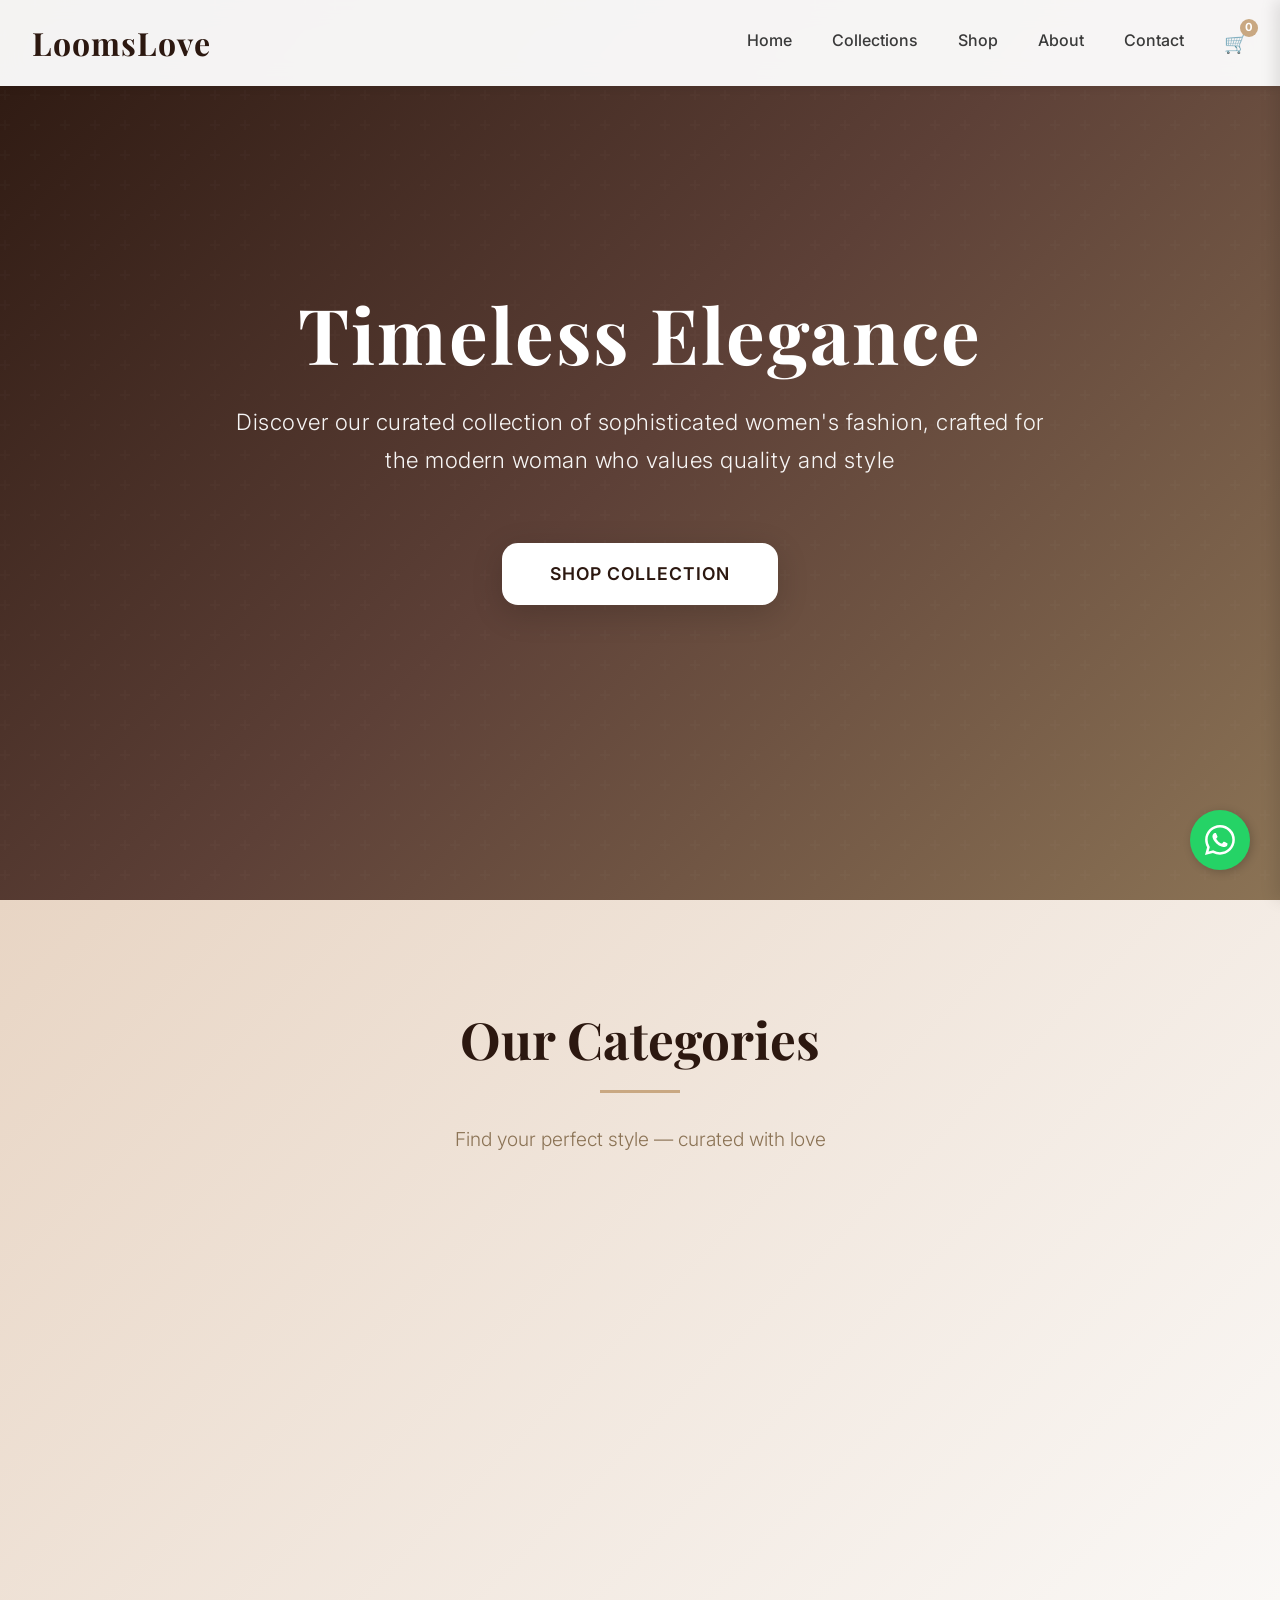
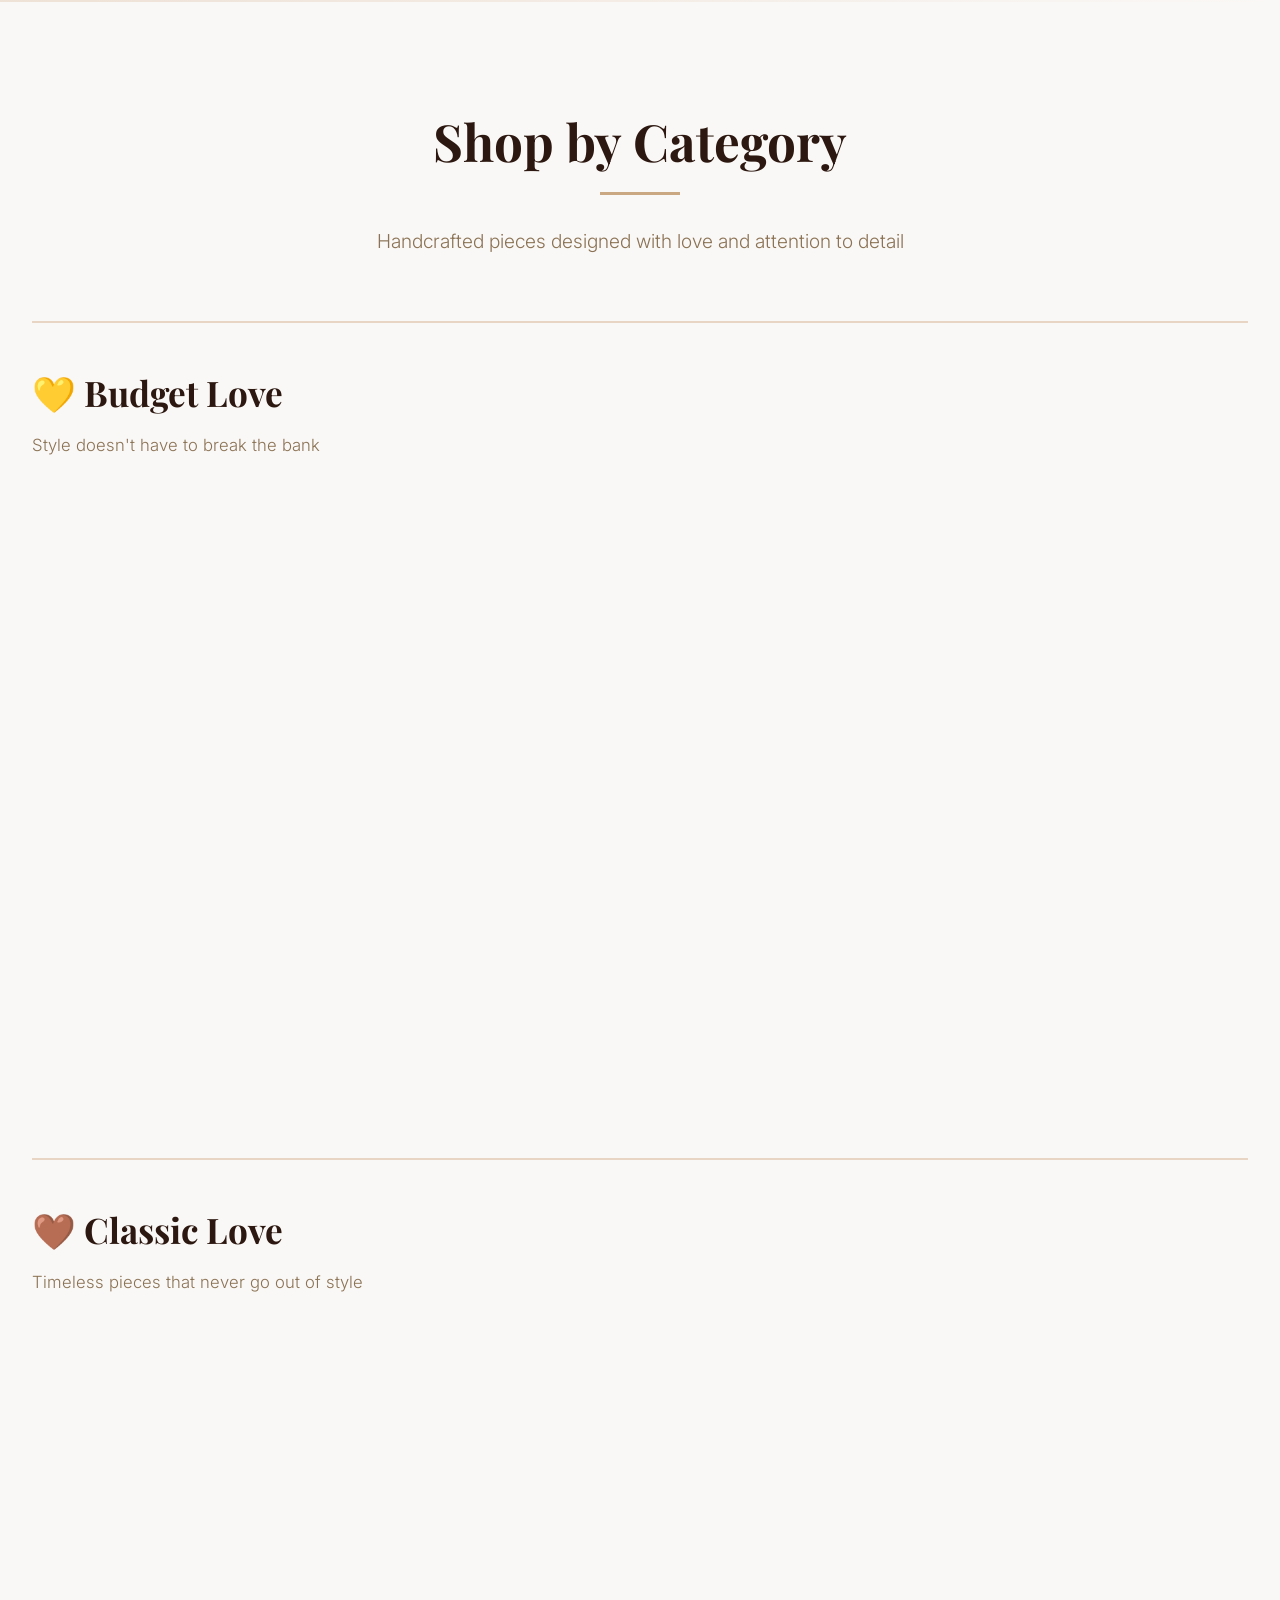
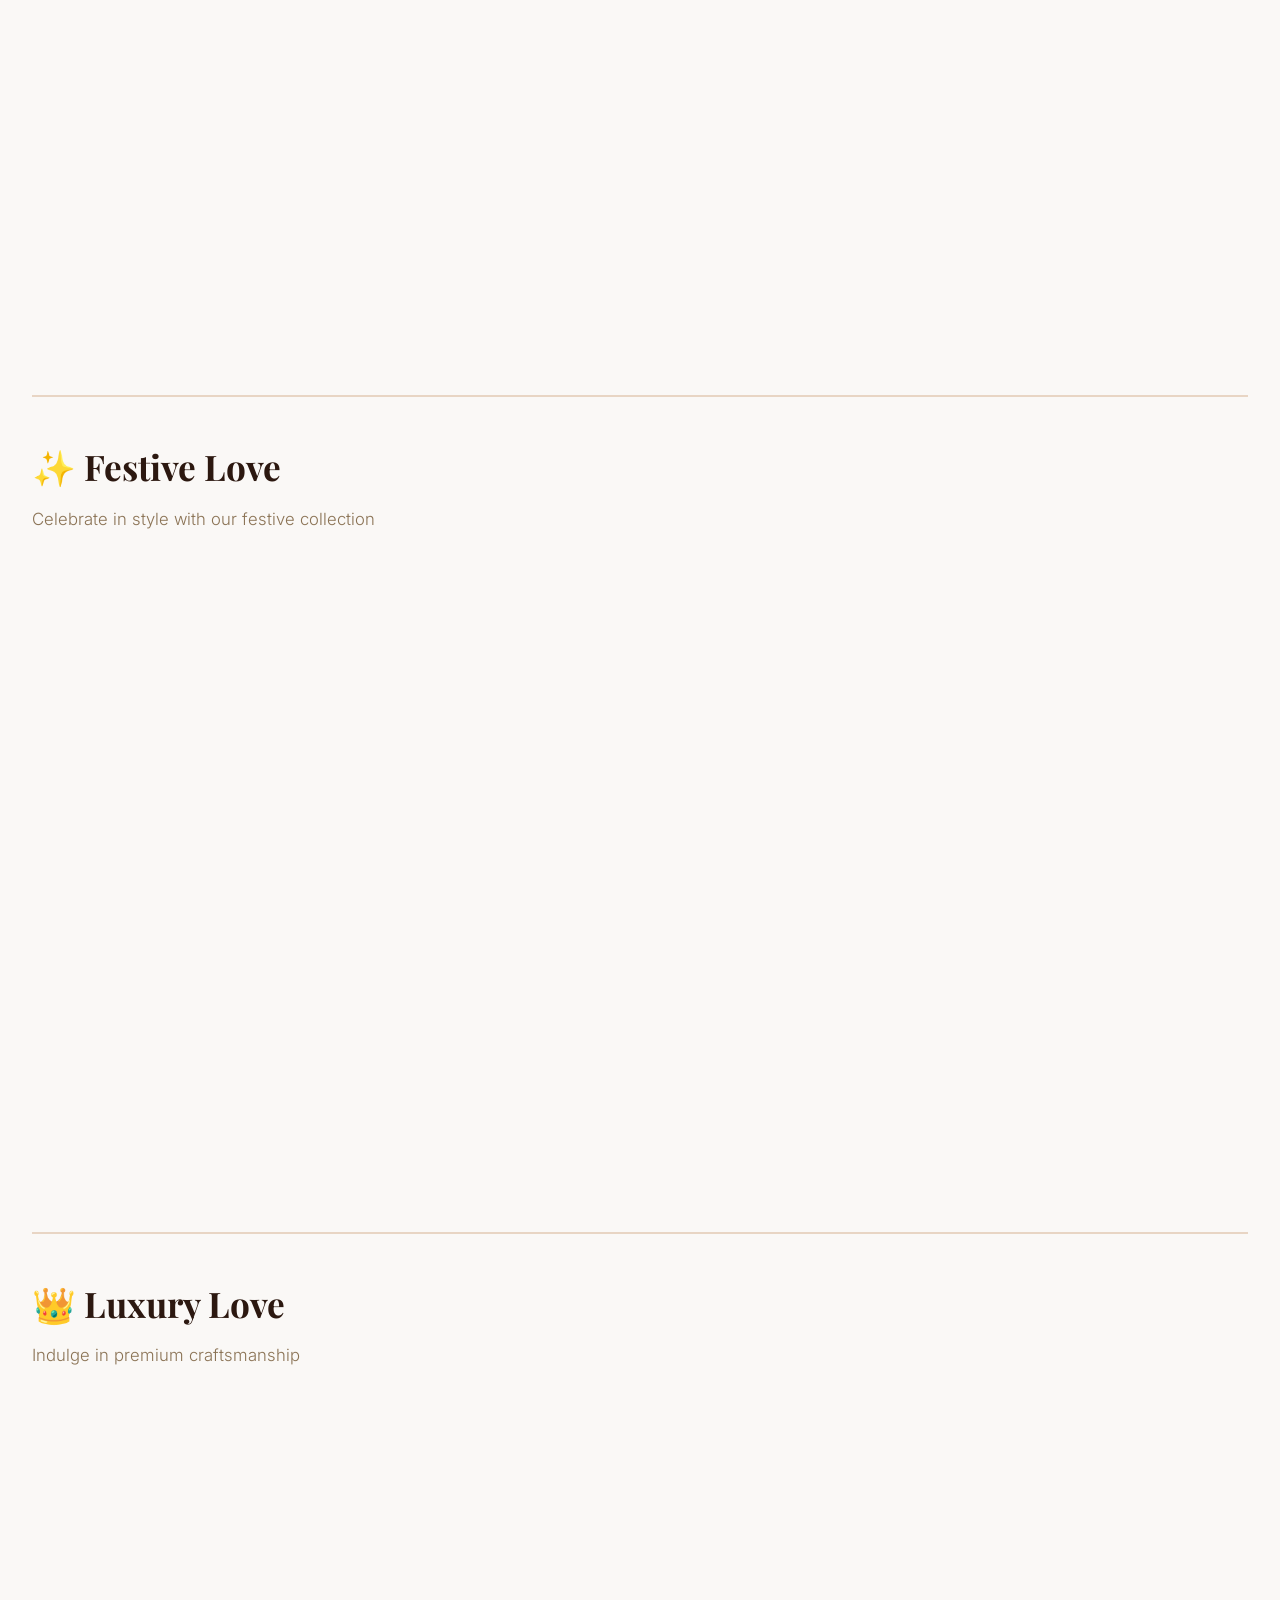
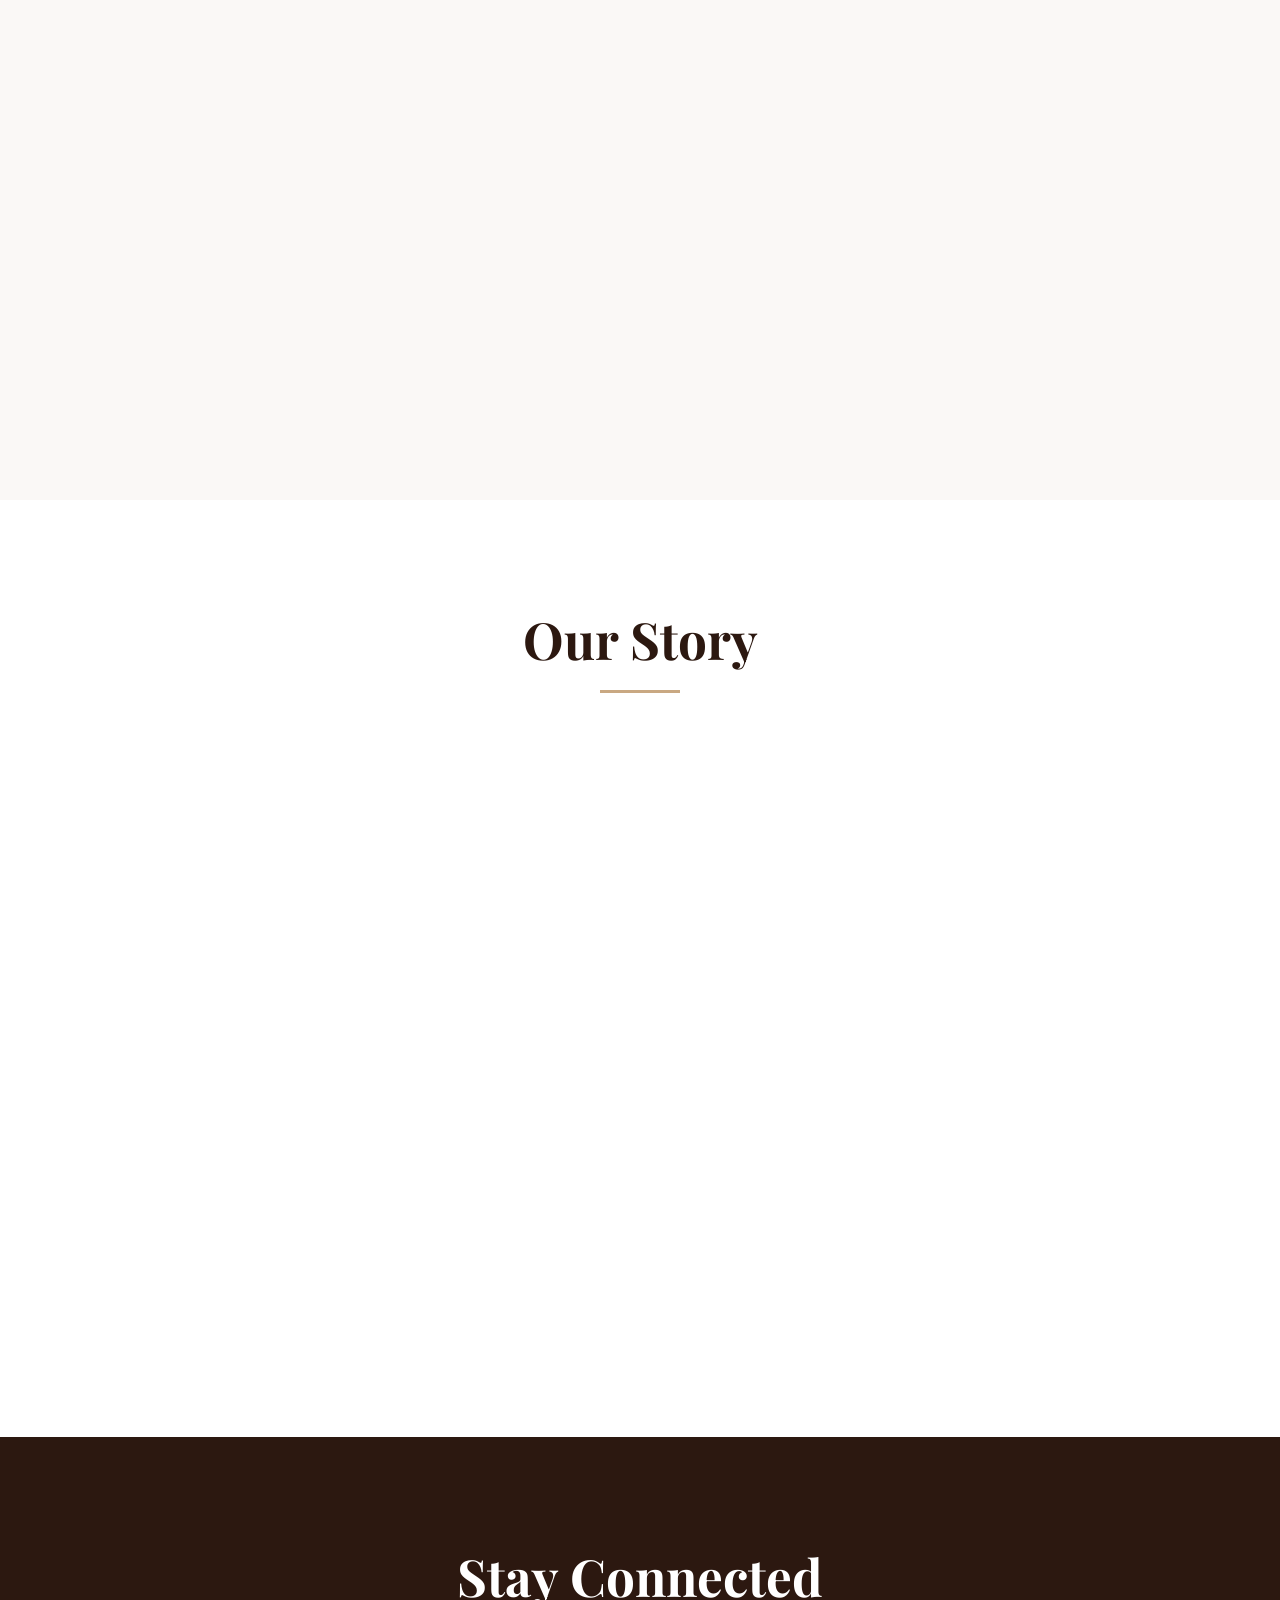
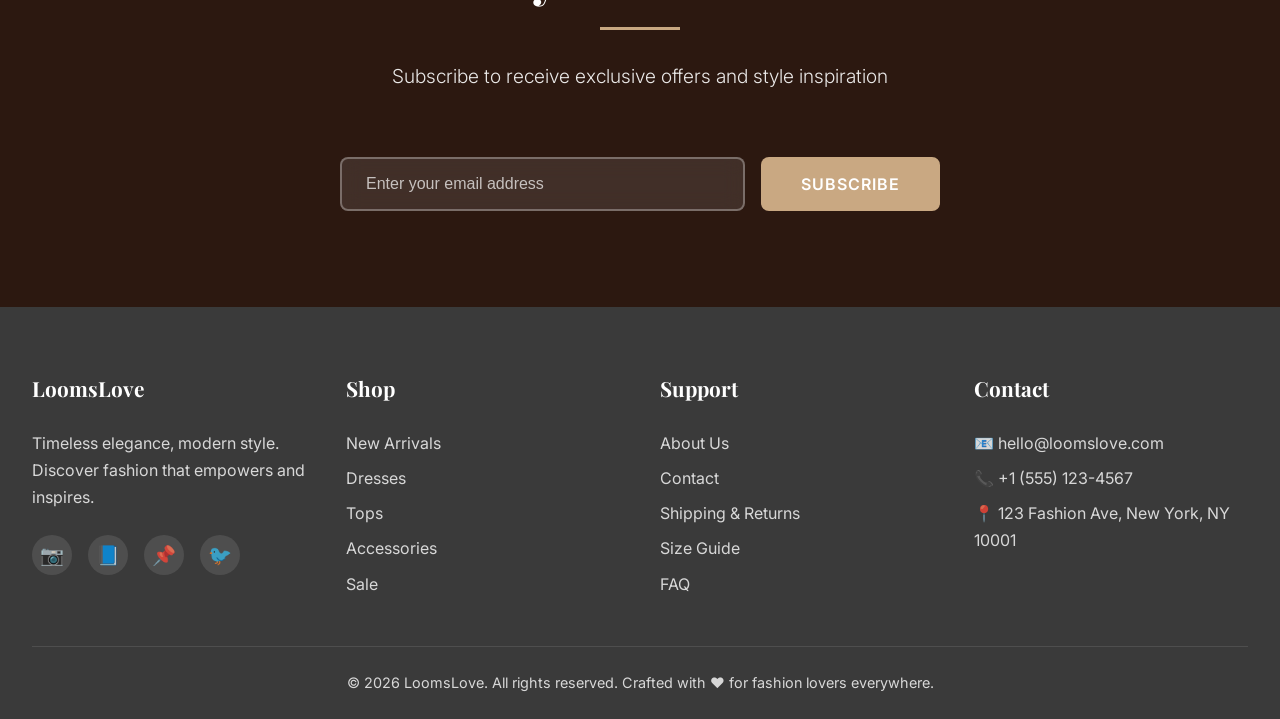
==== commit 8561c249: "Add Firebase Admin Panel and connect frontend to Firestore" ====
--- a/index.html
+++ b/index.html
@@ -479,7 +479,7 @@
     </footer>
 
     <!-- JavaScript -->
-    <script src="js/main.js"></script>
+    <script type="module" src="js/main.js"></script>
 
     <script>
         let cart = JSON.parse(localStorage.getItem("cart")) || [];
